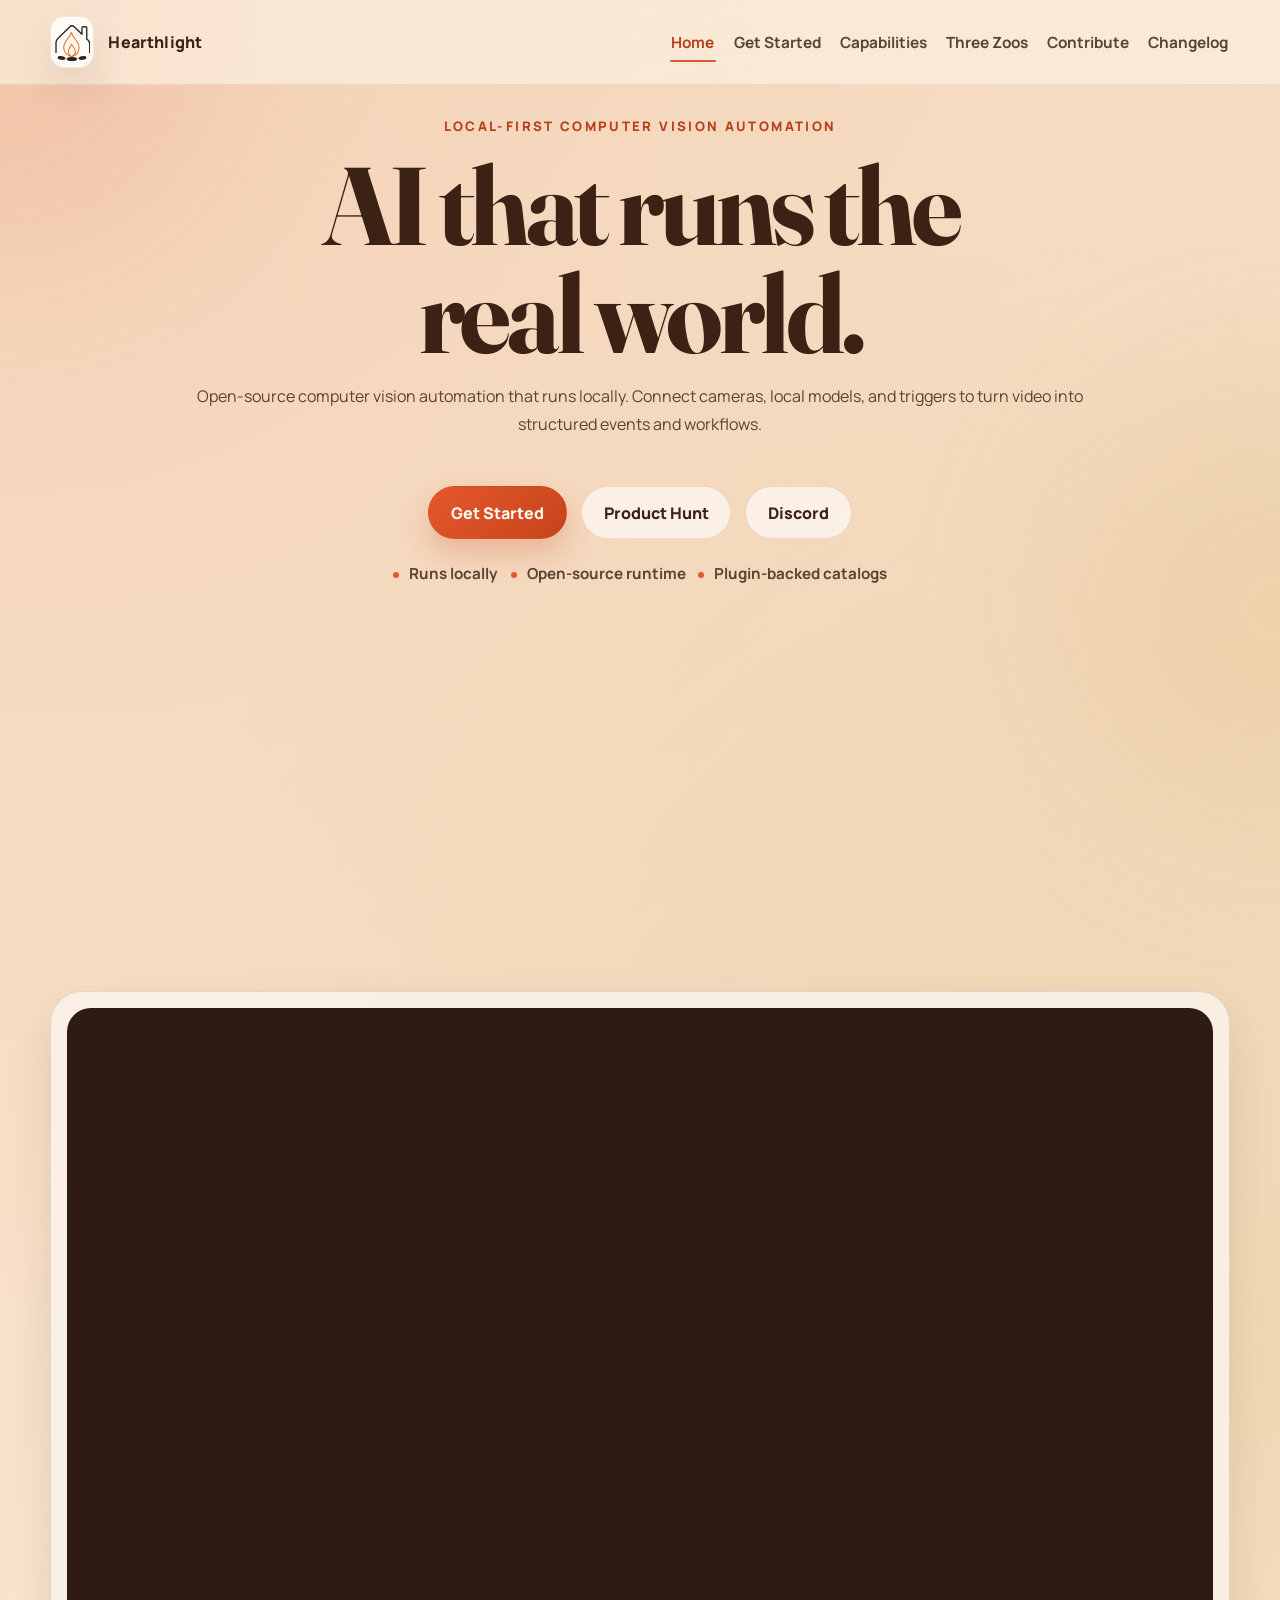
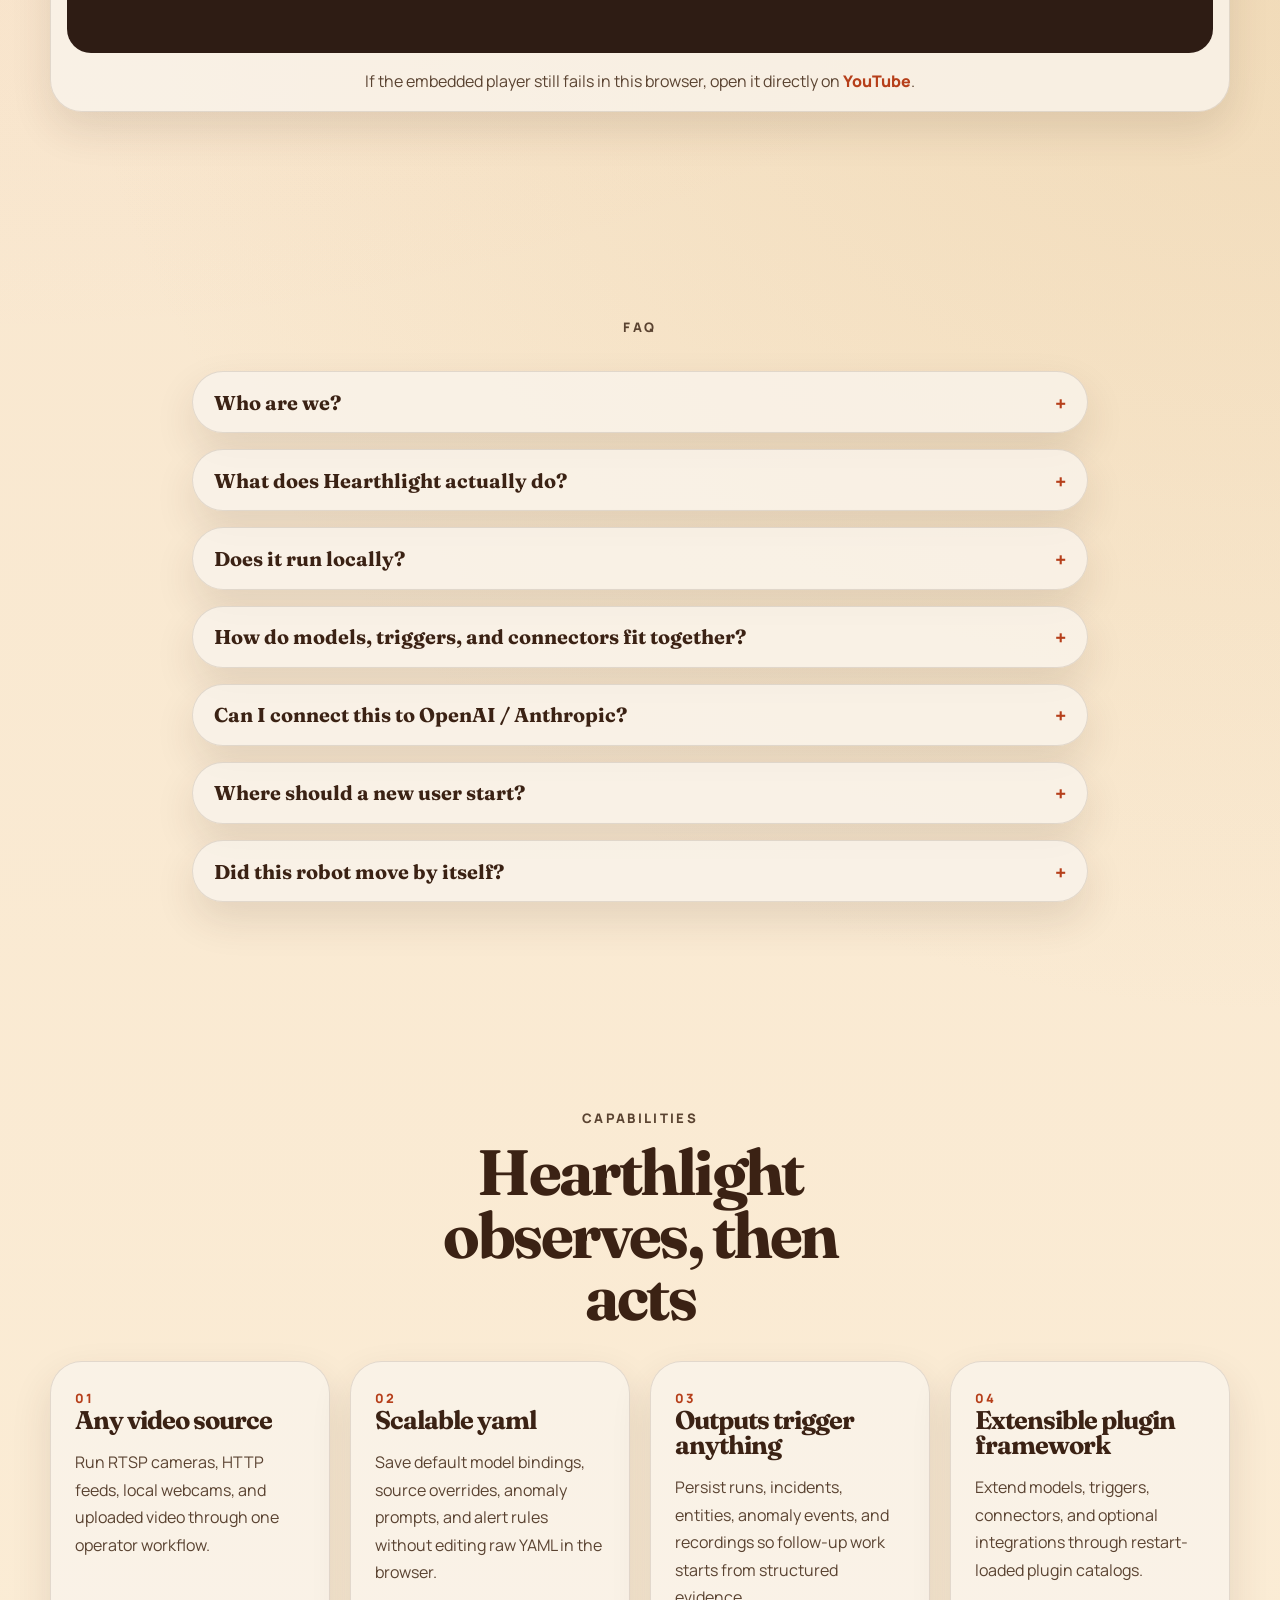
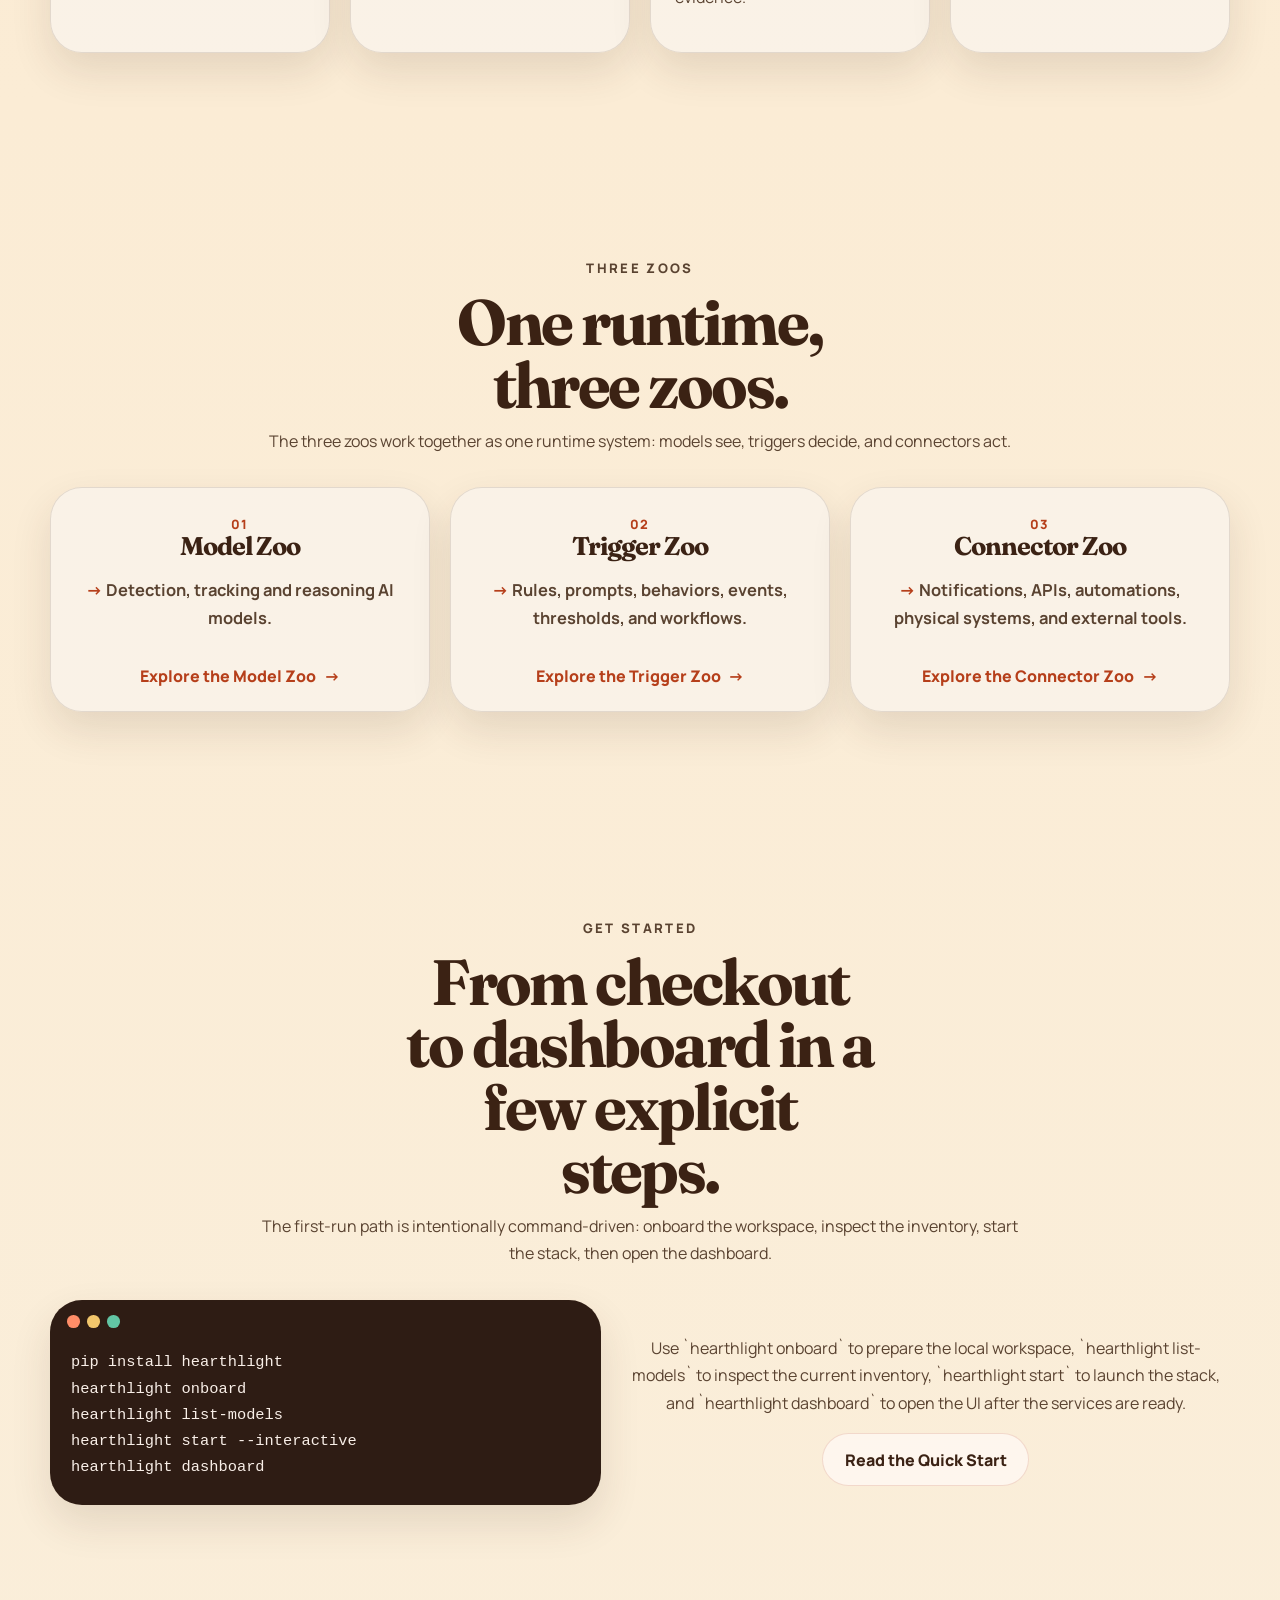
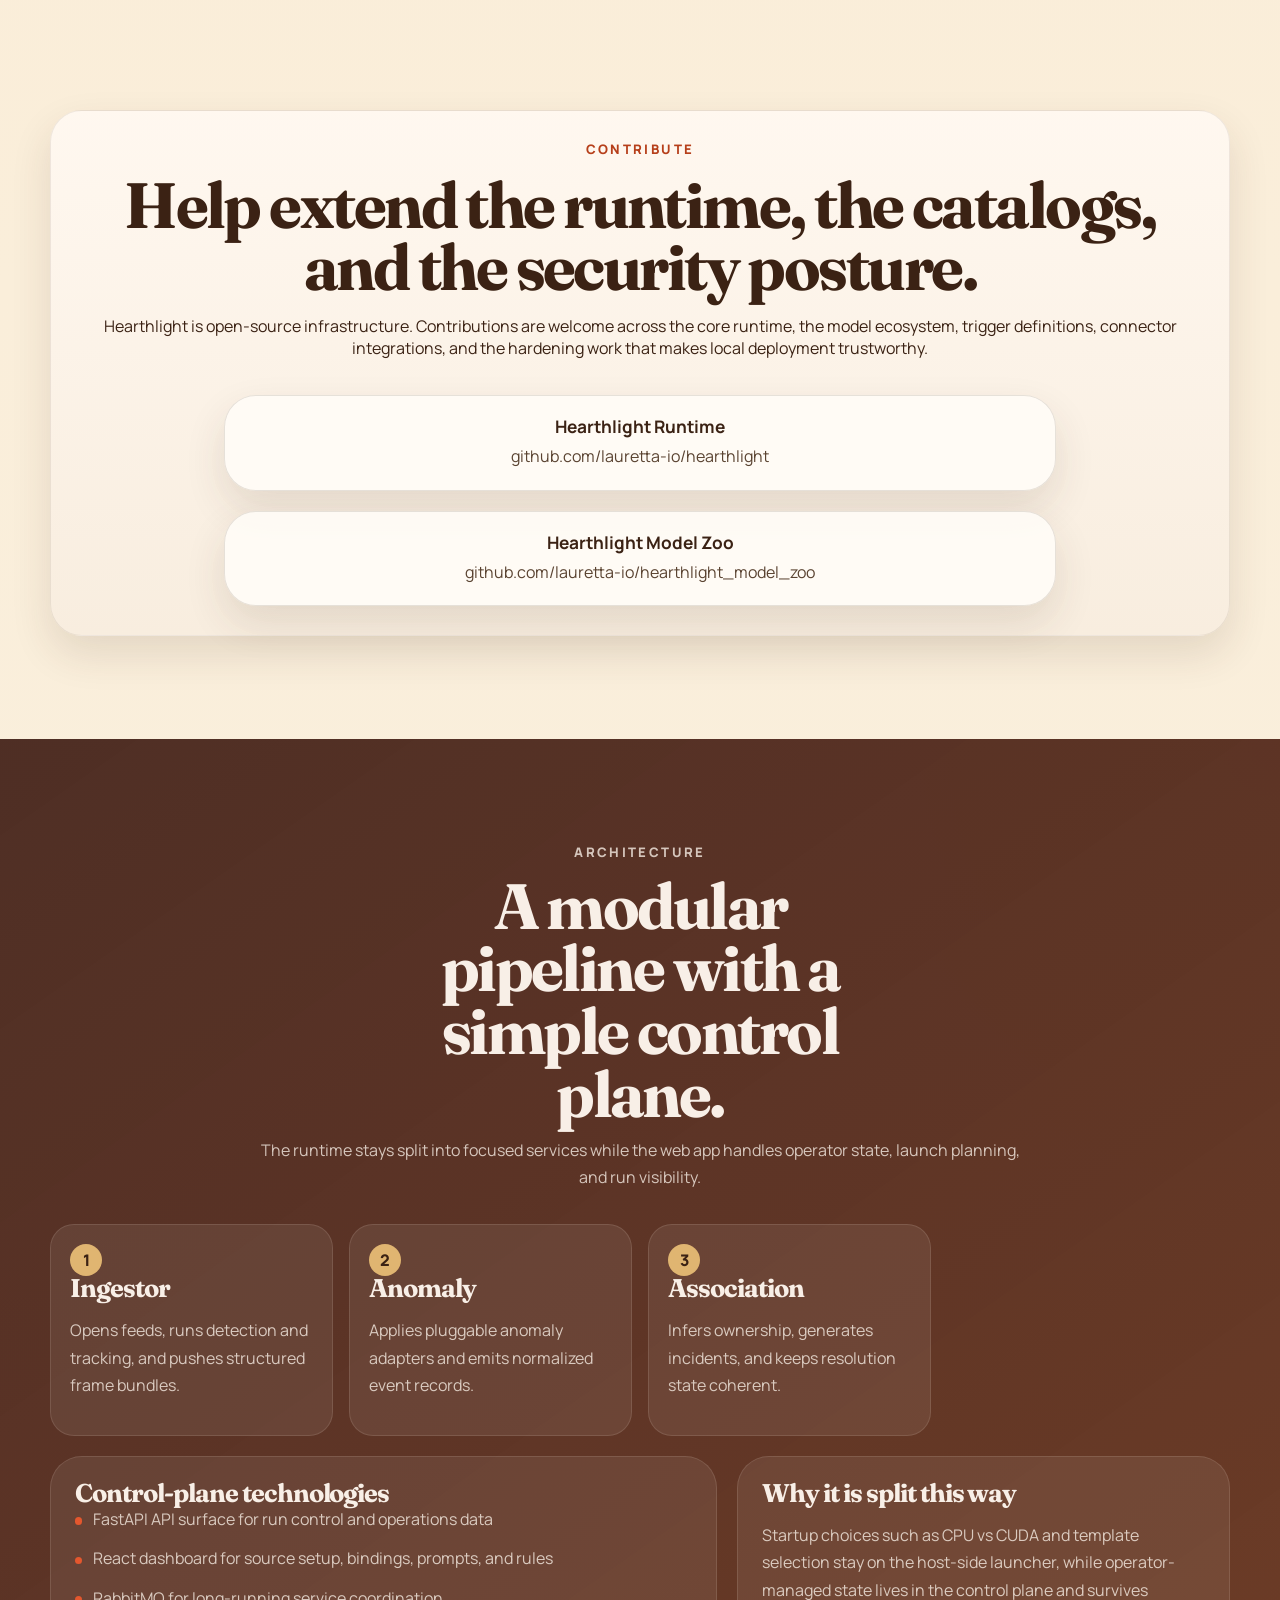
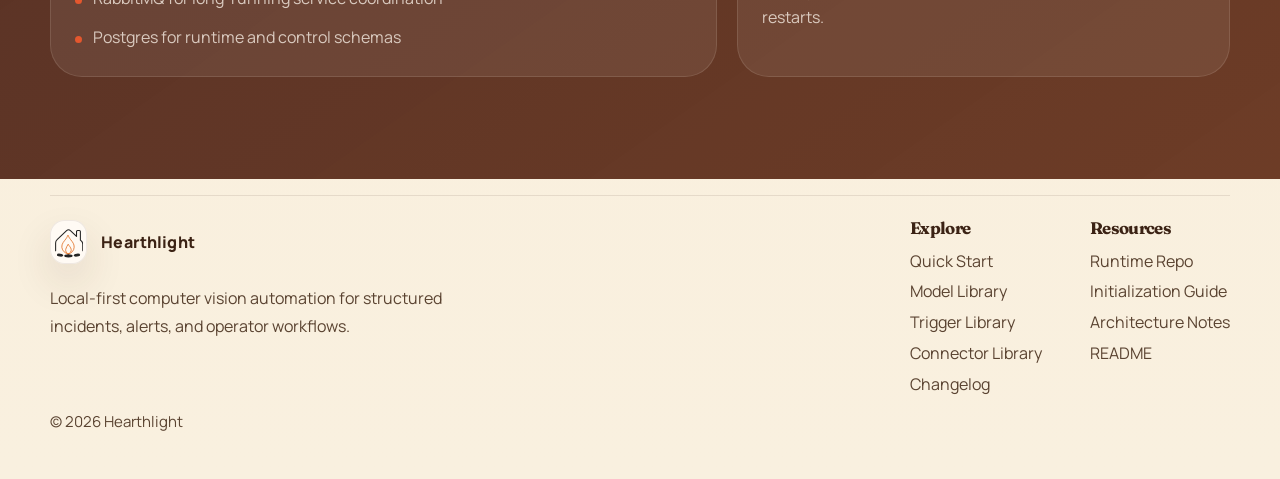
==== site/index.html @ bfa40eea "Point Three Zoos header link to model library" ====
<!doctype html>
<html lang="en">
  <head>
    <meta charset="UTF-8" />
    <meta name="viewport" content="width=device-width, initial-scale=1.0" />
    <title>Hearthlight | AI That Runs the Real World</title>
    <meta
      name="description"
      content="Hearthlight is local-first computer vision automation. Connect cameras, models, triggers, and actions to turn video into structured events and workflows."
    />
    <link rel="icon" type="image/svg+xml" href="./assets/hearthlight.svg" />
    <link rel="preconnect" href="https://fonts.googleapis.com" />
    <link rel="preconnect" href="https://fonts.gstatic.com" crossorigin />
    <link
      href="https://fonts.googleapis.com/css2?family=Fraunces:opsz,wght@9..144,500;9..144,700&family=Manrope:wght@400;500;600;700;800&display=swap"
      rel="stylesheet"
    />
    <link rel="stylesheet" href="./styles.css" />
    <script src="./main.js" defer></script>
  </head>
  <body data-page="home">
    <div class="backdrop-orb orb-left"></div>
    <div class="backdrop-orb orb-right"></div>

    <header class="site-header">
      <div class="shell header-shell">
        <a class="brand" href="./" aria-label="Hearthlight home">
          <img src="./assets/hearthlight.svg" alt="Hearthlight logo" />
          <span>Hearthlight</span>
        </a>

        <button
          class="nav-toggle"
          type="button"
          aria-expanded="false"
          aria-controls="primary-nav"
          aria-label="Open navigation"
        >
          <span></span>
          <span></span>
        </button>

        <nav id="primary-nav" class="primary-nav" aria-label="Primary">
          <a href="./" data-route="home">Home</a>
          <a href="./quick-start/" data-route="quick-start">Get Started</a>
          <a href="./#capabilities" data-section-link="capabilities">Capabilities</a>
          <a href="./model-library/" data-route="zoos">Three Zoos</a>
          <a href="./#contribute" data-section-link="contribute">Contribute</a>
          <a href="./updates/" data-route="changelog">Changelog</a>
        </nav>
      </div>
    </header>

    <main id="top">
      <section class="hero section shell">
        <div class="hero-copy reveal">
          <p class="eyebrow">Local-first computer vision automation</p>
          <h1>AI that runs the real world.</h1>
          <p class="lede">
            Open-source computer vision automation that runs locally. Connect cameras, local
            models, and triggers to turn video into structured events and workflows.
          </p>

          <div class="hero-actions">
            <a class="button button-primary" href="./quick-start/">Get Started</a>
            <a
              class="button button-secondary"
              href="https://www.producthunt.com/posts/hearthlight/maker-invite?code=QMxEzM"
              target="_blank"
              rel="noreferrer"
            >
              Product Hunt
            </a>
            <a
              class="button button-secondary"
              href="https://discord.gg/a4DT6HSfN"
              target="_blank"
              rel="noreferrer"
            >
              Discord
            </a>
          </div>

          <ul class="pill-list" aria-label="Product signals">
            <li>Runs locally</li>
            <li>Open-source runtime</li>
            <li>Plugin-backed catalogs</li>
          </ul>
        </div>
      </section>

      <section class="section shell">
        <div class="video-card reveal">
          <div class="video-embed-shell">
            <iframe
              src="https://www.youtube-nocookie.com/embed/OypLvtxmXL4?rel=0&modestbranding=1&playsinline=1"
              title="Hearthlight launch video placeholder"
              loading="lazy"
              referrerpolicy="origin-when-cross-origin"
              allow="accelerometer; autoplay; clipboard-write; encrypted-media; gyroscope; picture-in-picture; web-share"
              allowfullscreen
            ></iframe>
          </div>
          <p class="video-fallback">
            If the embedded player still fails in this browser, open it directly on
            <a href="https://www.youtube.com/watch?v=OypLvtxmXL4" target="_blank" rel="noreferrer">YouTube</a>.
          </p>
        </div>
      </section>

      <section class="section shell">
        <div class="section-intro reveal">
          <p class="eyebrow">FAQ</p>
        </div>

        <div class="faq-list reveal">
          <details class="faq-item">
            <summary>Who are we?</summary>
            <p>We're Lauretta.io, builders of AI for understanding the physical world.</p>
            <p>
              We were founded on the belief that effective security doesn't require pervasive
              biometric surveillance. That's why we focus on context and behavior before identity.
            </p>
            <p>Also, we like the Jetsons, but we can't afford an Optimus.</p>
          </details>
          <details class="faq-item">
            <summary>What does Hearthlight actually do?</summary>
            <p>
              Hearthlight turns camera feeds and local AI models into structured detections,
              identities, anomaly signals, and downstream actions.
            </p>
          </details>
          <details class="faq-item">
            <summary>Does it run locally?</summary>
            <p>
              Yes. The project is positioned as local-first computer vision automation, with the
              runtime and control plane designed around local operator control.
            </p>
          </details>
          <details class="faq-item">
            <summary>How do models, triggers, and connectors fit together?</summary>
            <p>
              Models decide what the runtime can see, triggers decide when something matters, and
              connectors decide where the resulting alerts or actions go.
            </p>
          </details>
          <details class="faq-item">
            <summary>Can I connect this to OpenAI / Anthropic?</summary>
            <p>
              You can connect it to the API, but not the OAuth right now. If you do, be careful:
              it can get really expensive.
            </p>
          </details>
          <details class="faq-item">
            <summary>Where should a new user start?</summary>
            <p>
              Start with the Quick Start page, run `hearthlight onboard`, inspect the current
              inventory, and then launch the stack with `hearthlight start --interactive`.
            </p>
          </details>
          <details class="faq-item">
            <summary>Did this robot move by itself?</summary>
            <p>
              Yes. But unfortunately we can't push that skill to the main repo because it requires
              the robot to be tuned to the flooring material. We actually showed this at
              <a href="https://www.youtube.com/watch?v=Qm-4PPKJ2iI&t=1054s" target="_blank" rel="noreferrer">CES 2025</a>.
            </p>
          </details>
        </div>
      </section>

      <section id="capabilities" class="section shell">
        <div class="section-intro reveal">
          <p class="eyebrow">Capabilities</p>
          <h2 class="capabilities-heading">Hearthlight observes, then acts</h2>
        </div>

        <div class="card-grid card-grid-four">
          <article class="feature-card reveal">
            <span class="feature-kicker">01</span>
            <h3>Any video source</h3>
            <p>
              Run RTSP cameras, HTTP feeds, local webcams, and uploaded video through one
              operator workflow.
            </p>
          </article>
          <article class="feature-card reveal">
            <span class="feature-kicker">02</span>
            <h3>Scalable yaml</h3>
            <p>
              Save default model bindings, source overrides, anomaly prompts, and alert rules
              without editing raw YAML in the browser.
            </p>
          </article>
          <article class="feature-card reveal">
            <span class="feature-kicker">03</span>
            <h3>Outputs trigger anything</h3>
            <p>
              Persist runs, incidents, entities, anomaly events, and recordings so follow-up work
              starts from structured evidence.
            </p>
          </article>
          <article class="feature-card reveal">
            <span class="feature-kicker">04</span>
            <h3>Extensible plugin framework</h3>
            <p>
              Extend models, triggers, connectors, and optional integrations through restart-loaded
              plugin catalogs.
            </p>
          </article>
        </div>
      </section>

      <section id="zoos" class="section shell">
        <div class="section-intro reveal">
          <p class="eyebrow">Three Zoos</p>
          <h2 class="section-title-break">
            <span>One runtime,</span>
            <span>three zoos.</span>
          </h2>
          <p>
            The three zoos work together as one runtime system: models see, triggers decide, and
            connectors act.
          </p>
        </div>

        <div class="card-grid card-grid-three">
          <article class="zoo-card reveal">
            <span class="badge-number">01</span>
            <h3>Model Zoo</h3>
            <p class="zoo-flow">
              <span aria-hidden="true">-&gt;</span> Detection, tracking and reasoning AI models.
            </p>
            <a class="link-arrow" href="./model-library/">Explore the Model Zoo</a>
          </article>
          <article class="zoo-card reveal">
            <span class="badge-number">02</span>
            <h3>Trigger Zoo</h3>
            <p class="zoo-flow">
              <span aria-hidden="true">-&gt;</span> Rules, prompts, behaviors, events, thresholds,
              and workflows.
            </p>
            <a class="link-arrow" href="./trigger-library/">Explore the Trigger Zoo</a>
          </article>
          <article class="zoo-card reveal">
            <span class="badge-number">03</span>
            <h3>Connector Zoo</h3>
            <p class="zoo-flow">
              <span aria-hidden="true">-&gt;</span> Notifications, APIs, automations, physical
              systems, and external tools.
            </p>
            <a class="link-arrow" href="./connector-library/">Explore the Connector Zoo</a>
          </article>
        </div>
      </section>

      <section class="section shell">
        <div class="section-intro reveal">
          <p class="eyebrow">Get Started</p>
          <h2>From checkout to dashboard in a few explicit steps.</h2>
          <p>
            The first-run path is intentionally command-driven: onboard the workspace, inspect the
            inventory, start the stack, then open the dashboard.
          </p>
        </div>

        <div class="quickstart-preview reveal">
          <div class="terminal-card">
            <div class="terminal-bar">
              <span></span>
              <span></span>
              <span></span>
            </div>
            <pre><code>pip install hearthlight
hearthlight onboard
hearthlight list-models
hearthlight start --interactive
hearthlight dashboard</code></pre>
          </div>
          <div class="preview-copy">
            <p>
              Use `hearthlight onboard` to prepare the local workspace, `hearthlight list-models`
              to inspect the current inventory, `hearthlight start` to launch the stack, and
              `hearthlight dashboard` to open the UI after the services are ready.
            </p>
            <a class="button button-secondary" href="./quick-start/">Read the Quick Start</a>
          </div>
        </div>
      </section>

      <section id="contribute" class="section shell">
        <div class="contribute-panel reveal">
          <div>
            <p class="eyebrow">Contribute</p>
            <h2>Help extend the runtime, the catalogs, and the security posture.</h2>
            <p>
              Hearthlight is open-source infrastructure. Contributions are welcome across the core
              runtime, the model ecosystem, trigger definitions, connector integrations, and the
              hardening work that makes local deployment trustworthy.
            </p>
          </div>
          <div class="repo-list" aria-label="Project repositories">
            <a
              class="repo-card"
              href="https://github.com/lauretta-io/hearthlight"
              target="_blank"
              rel="noreferrer"
            >
              <strong>Hearthlight Runtime</strong>
              <span>github.com/lauretta-io/hearthlight</span>
            </a>
            <a
              class="repo-card"
              href="https://github.com/lauretta-io/hearthlight_model_zoo"
              target="_blank"
              rel="noreferrer"
            >
              <strong>Hearthlight Model Zoo</strong>
              <span>github.com/lauretta-io/hearthlight_model_zoo</span>
            </a>
          </div>
        </div>
      </section>

      <section id="architecture" class="section section-dark">
        <div class="shell">
          <div class="section-intro reveal">
            <p class="eyebrow">Architecture</p>
            <h2>A modular pipeline with a simple control plane.</h2>
            <p>
              The runtime stays split into focused services while the web app handles operator
              state, launch planning, and run visibility.
            </p>
          </div>

          <div class="pipeline-grid reveal">
            <article class="pipeline-card">
              <span>1</span>
              <h3>Ingestor</h3>
              <p>Opens feeds, runs detection and tracking, and pushes structured frame bundles.</p>
            </article>
            <article class="pipeline-card">
              <span>2</span>
              <h3>Anomaly</h3>
              <p>Applies pluggable anomaly adapters and emits normalized event records.</p>
            </article>
            <article class="pipeline-card">
              <span>3</span>
              <h3>Association</h3>
              <p>Infers ownership, generates incidents, and keeps resolution state coherent.</p>
            </article>
          </div>

          <div class="split-panels">
            <article class="dark-panel reveal">
              <h3>Control-plane technologies</h3>
              <ul class="stack-list">
                <li>FastAPI API surface for run control and operations data</li>
                <li>React dashboard for source setup, bindings, prompts, and rules</li>
                <li>RabbitMQ for long-running service coordination</li>
                <li>Postgres for runtime and control schemas</li>
              </ul>
            </article>
            <article class="dark-panel reveal">
              <h3>Why it is split this way</h3>
              <p>
                Startup choices such as CPU vs CUDA and template selection stay on the host-side
                launcher, while operator-managed state lives in the control plane and survives
                restarts.
              </p>
            </article>
          </div>
        </div>
      </section>
    </main>

    <footer class="site-footer">
      <div class="shell footer-shell">
        <div>
          <a class="brand brand-footer" href="./" aria-label="Hearthlight home">
            <img src="./assets/hearthlight.svg" alt="" />
            <span>Hearthlight</span>
          </a>
          <p class="footer-copy">
            Local-first computer vision automation for structured incidents, alerts, and operator
            workflows.
          </p>
        </div>

        <div class="footer-links">
          <div>
            <h3>Explore</h3>
            <a href="./quick-start/">Quick Start</a>
            <a href="./model-library/">Model Library</a>
            <a href="./trigger-library/">Trigger Library</a>
            <a href="./connector-library/">Connector Library</a>
            <a href="./updates/">Changelog</a>
          </div>
          <div>
            <h3>Resources</h3>
            <a href="https://github.com/lauretta-io/hearthlight" target="_blank" rel="noreferrer">Runtime Repo</a>
            <a href="https://github.com/lauretta-io/hearthlight/blob/main/docs/initialization.md" target="_blank" rel="noreferrer">Initialization Guide</a>
            <a href="https://github.com/lauretta-io/hearthlight/blob/main/docs/architecture.md" target="_blank" rel="noreferrer">Architecture Notes</a>
            <a href="https://github.com/lauretta-io/hearthlight/blob/main/README.md" target="_blank" rel="noreferrer">README</a>
          </div>
        </div>
      </div>
      <div class="shell footer-meta">
        <p>&copy; <span data-year></span> Hearthlight</p>
      </div>
    </footer>
  </body>
</html>
---- site/styles.css ----
:root {
  --background-start: #f6e3ca;
  --background-end: #fbecd5;
  --surface: rgba(249, 243, 235, 0.82);
  --surface-strong: rgba(255, 248, 240, 0.92);
  --surface-dark: rgba(75, 42, 33, 0.94);
  --text-primary: #3b2214;
  --text-secondary: #5a4331;
  --text-inverse: #f8efe7;
  --accent: #e4572e;
  --accent-deep: #b63f1a;
  --success: #14866d;
  --line: rgba(59, 34, 20, 0.12);
  --shadow-soft: 0 18px 40px rgba(67, 40, 23, 0.12);
  --shadow-card: 0 10px 24px rgba(54, 31, 18, 0.08);
  --radius-xl: 32px;
  --radius-lg: 24px;
  --radius-md: 18px;
  --header-offset: 92px;
}

* {
  box-sizing: border-box;
}

html {
  scroll-behavior: smooth;
}

body {
  margin: 0;
  min-width: 320px;
  font-family: "Manrope", sans-serif;
  color: var(--text-primary);
  background:
    radial-gradient(circle at top left, rgba(228, 87, 46, 0.12), transparent 28%),
    radial-gradient(circle at right 20%, rgba(212, 169, 95, 0.24), transparent 22%),
    linear-gradient(180deg, var(--background-start) 0%, var(--background-end) 48%, #f9f0df 100%);
}

body.nav-open {
  overflow: hidden;
}

img {
  display: block;
  max-width: 100%;
}

a {
  color: inherit;
  text-decoration: none;
}

button,
input,
textarea,
select {
  font: inherit;
}

code,
pre {
  font-family: "SFMono-Regular", Consolas, "Liberation Mono", Menlo, monospace;
}

:focus-visible {
  outline: 3px solid rgba(228, 87, 46, 0.3);
  outline-offset: 3px;
}

.backdrop-orb {
  position: fixed;
  width: 28rem;
  height: 28rem;
  border-radius: 50%;
  filter: blur(80px);
  pointer-events: none;
  opacity: 0.55;
  z-index: 0;
}

.orb-left {
  top: -12rem;
  left: -14rem;
  background: rgba(228, 87, 46, 0.18);
}

.orb-right {
  right: -14rem;
  top: 24rem;
  background: rgba(212, 169, 95, 0.3);
}

.shell,
.site-header,
.site-footer {
  position: relative;
  z-index: 1;
}

.shell {
  width: min(1180px, calc(100% - 2rem));
  margin: 0 auto;
}

.section {
  padding: clamp(3.5rem, 8vw, 7rem) 0;
}

.site-header {
  position: sticky;
  top: 0;
  z-index: 20;
  backdrop-filter: blur(18px);
  background: rgba(251, 239, 222, 0.72);
  border-bottom: 1px solid rgba(59, 34, 20, 0.08);
}

.header-shell {
  display: flex;
  align-items: center;
  justify-content: space-between;
  gap: 1rem;
  padding: 1rem 0;
}

.brand {
  display: inline-flex;
  align-items: center;
  gap: 0.9rem;
  font-weight: 800;
  letter-spacing: 0.01em;
}

.brand img {
  width: 2.75rem;
  height: 3.25rem;
  padding: 0.18rem;
  border-radius: 0.9rem;
  border: 1px solid rgba(59, 34, 20, 0.08);
  background: rgba(255, 250, 245, 0.96);
  object-fit: contain;
  box-shadow: var(--shadow-soft);
}

.primary-nav {
  display: flex;
  align-items: center;
  gap: 1rem;
}

.primary-nav a {
  position: relative;
  padding: 0.4rem 0.1rem;
  color: var(--text-secondary);
  font-size: 0.96rem;
  font-weight: 700;
}

.primary-nav a.is-active,
.primary-nav a:hover,
.primary-nav a:focus-visible {
  color: var(--accent-deep);
}

.primary-nav a.is-active::after {
  content: "";
  position: absolute;
  right: 0;
  bottom: -0.2rem;
  left: 0;
  height: 2px;
  background: var(--accent);
  border-radius: 999px;
}

.nav-toggle {
  display: none;
  border: 0;
  background: transparent;
  padding: 0.25rem;
  cursor: pointer;
}

.nav-toggle span {
  display: block;
  width: 1.5rem;
  height: 2px;
  margin: 0.3rem 0;
  background: var(--text-primary);
  border-radius: 999px;
}

.hero {
  display: block;
  min-height: calc(100vh - 6rem);
  padding-top: 2rem;
}

.hero-copy {
  display: grid;
  justify-items: center;
  max-width: 56rem;
  margin: 0 auto;
  text-align: center;
}

.eyebrow {
  margin: 0 0 1rem;
  color: var(--accent-deep);
  font-size: 0.82rem;
  font-weight: 800;
  letter-spacing: 0.18em;
  text-transform: uppercase;
}

h1,
h2,
h3 {
  margin: 0;
  font-family: "Fraunces", serif;
  font-weight: 700;
  letter-spacing: -0.04em;
  line-height: 0.98;
}

h1 {
  max-width: 10ch;
  font-size: clamp(3.4rem, 9vw, 6.9rem);
}

h2 {
  font-size: clamp(2.4rem, 5vw, 4.4rem);
}

h3 {
  font-size: clamp(1.35rem, 2vw, 1.6rem);
}

.lede,
.section-intro p,
.metric-card p,
.feature-card p,
.zoo-card p,
.pipeline-card p,
.dark-panel p,
.preview-copy p,
.repo-card span,
.footer-copy,
.detail-grid p,
.support-card p,
.callout p,
.stack-list li,
.command-note,
.summary-list li,
.resource-links li {
  color: var(--text-secondary);
  line-height: 1.72;
}

.hero-actions,
.cta-row {
  display: flex;
  flex-wrap: wrap;
  gap: 0.9rem;
  margin: 2rem 0 1.5rem;
}

.button {
  display: inline-flex;
  align-items: center;
  justify-content: center;
  min-height: 3.3rem;
  padding: 0 1.35rem;
  border: 1px solid transparent;
  border-radius: 999px;
  font-weight: 800;
  transition:
    transform 180ms ease,
    box-shadow 180ms ease,
    background-color 180ms ease,
    color 180ms ease;
}

.button:hover,
.button:focus-visible {
  transform: translateY(-2px);
}

.button-primary {
  color: #fff9f3;
  background: linear-gradient(135deg, var(--accent) 0%, #c6441a 100%);
  box-shadow: 0 14px 28px rgba(198, 68, 26, 0.24);
}

.button-secondary {
  border-color: rgba(182, 63, 26, 0.16);
  background: rgba(255, 250, 245, 0.72);
}

.pill-list,
.stack-list,
.summary-list,
.resource-links {
  margin: 0;
  padding: 0;
}

.pill-list {
  display: flex;
  flex-wrap: wrap;
  gap: 0.8rem;
  justify-content: center;
  list-style: none;
}

.pill-list li {
  position: relative;
  padding: 0 0 0 1rem;
  font-size: 0.95rem;
  font-weight: 700;
  color: var(--text-secondary);
}

.pill-list li::before {
  content: "";
  position: absolute;
  top: 0.52rem;
  left: 0;
  width: 0.38rem;
  height: 0.38rem;
  border-radius: 50%;
  background: var(--accent);
}

.feature-card,
.zoo-card,
.terminal-card,
.dark-panel,
.repo-card,
.detail-card,
.callout,
.support-card {
  border: 1px solid var(--line);
  border-radius: var(--radius-xl);
  box-shadow: var(--shadow-soft);
}

.metric-label,
.feature-kicker,
.badge-number,
.detail-kicker {
  display: inline-flex;
  align-items: center;
  justify-content: center;
  width: fit-content;
  font-size: 0.8rem;
  font-weight: 800;
  letter-spacing: 0.12em;
  text-transform: uppercase;
}

.metric-grid,
.card-grid,
.split-panels,
.detail-grid,
.resource-grid,
.repo-list,
.quickstart-preview {
  display: grid;
  gap: 1.25rem;
}

.metric-grid {
  grid-template-columns: repeat(2, minmax(0, 1fr));
}

.metric-card,
.pipeline-card {
  padding: 1.2rem;
  border-radius: var(--radius-lg);
  background: rgba(255, 250, 245, 0.74);
}

.metric-label,
.feature-kicker,
.badge-number,
.detail-kicker {
  color: var(--accent-deep);
}

.metric-card h2 {
  margin-top: 0.55rem;
  font-size: 1.34rem;
}

.section-intro {
  display: grid;
  gap: 0.7rem;
  margin-bottom: 2rem;
  justify-items: center;
  text-align: center;
}

.section-intro h2 {
  max-width: 11ch;
  margin-inline: auto;
}

.capabilities-heading {
  max-width: 18ch;
}

.section-title-break span {
  display: block;
}

.section-intro p {
  max-width: 48rem;
  margin: 0 auto;
}

.card-grid-three {
  grid-template-columns: repeat(3, minmax(0, 1fr));
}

.card-grid-four {
  grid-template-columns: repeat(4, minmax(0, 1fr));
}

.feature-card,
.zoo-card,
.detail-card,
.support-card,
.callout {
  padding: 1.5rem;
  background: var(--surface);
}

.video-card,
.faq-item {
  border: 1px solid var(--line);
  border-radius: var(--radius-xl);
  background: var(--surface);
  box-shadow: var(--shadow-soft);
}

.video-card {
  padding: 1rem;
}

.video-embed-shell {
  position: relative;
  width: 100%;
  padding-top: 56.25%;
  overflow: hidden;
  border-radius: calc(var(--radius-xl) - 8px);
  background: #2e1c14;
}

.video-embed-shell iframe {
  position: absolute;
  inset: 0;
  width: 100%;
  height: 100%;
  border: 0;
}

.video-fallback {
  margin: 0.95rem 0 0;
  color: var(--text-secondary);
  text-align: center;
  line-height: 1.65;
}

.video-fallback a {
  color: var(--accent-deep);
  font-weight: 800;
}

.faq-list {
  display: grid;
  gap: 1rem;
  max-width: 56rem;
  margin: 0 auto;
}

.faq-list + * {
  margin-top: 0;
}

.faq-item {
  padding: 0;
  overflow: hidden;
}

.faq-item summary {
  cursor: pointer;
  list-style: none;
  padding: 1.1rem 1.3rem;
  font-family: "Fraunces", serif;
  font-size: 1.25rem;
  font-weight: 700;
}

.faq-item summary::-webkit-details-marker {
  display: none;
}

.faq-item summary::after {
  content: "+";
  float: right;
  color: var(--accent-deep);
  font-family: "Manrope", sans-serif;
  font-size: 1.25rem;
  font-weight: 800;
}

.faq-item[open] summary::after {
  content: "-";
}

.faq-item p {
  margin: 0;
  padding: 0 1.3rem 1.2rem;
  color: var(--text-secondary);
  line-height: 1.72;
}

.zoo-card {
  text-align: center;
}

.zoo-flow {
  font-size: 1.03rem;
  font-weight: 700;
}

.zoo-flow span {
  color: var(--accent-deep);
  font-weight: 800;
}

.link-arrow {
  display: inline-flex;
  align-items: center;
  gap: 0.45rem;
  margin-top: 1rem;
  color: var(--accent-deep);
  font-weight: 800;
}

.link-arrow::after {
  content: "->";
}

.section-dark {
  color: var(--text-inverse);
  background:
    linear-gradient(145deg, rgba(75, 42, 33, 0.98), rgba(100, 49, 27, 0.94)),
    radial-gradient(circle at top right, rgba(228, 87, 46, 0.16), transparent 28%);
}

.section-dark .eyebrow,
.section-dark .section-intro p,
.section-dark .stack-list li,
.section-dark .dark-panel p,
.section-dark .pipeline-card p {
  color: rgba(248, 239, 231, 0.78);
}

.pipeline-grid {
  display: grid;
  grid-template-columns: repeat(4, minmax(0, 1fr));
  gap: 1rem;
  margin-bottom: 1.25rem;
}

.pipeline-card,
.dark-panel {
  border: 1px solid rgba(248, 239, 231, 0.12);
  background: rgba(255, 246, 238, 0.08);
  box-shadow: none;
}

.pipeline-card span {
  display: inline-flex;
  width: 2rem;
  height: 2rem;
  align-items: center;
  justify-content: center;
  border-radius: 50%;
  color: var(--text-primary);
  background: #e0b571;
  font-weight: 800;
}

.split-panels {
  grid-template-columns: 1.15fr 0.85fr;
}

.dark-panel {
  padding: 1.5rem;
}

.stack-list,
.summary-list,
.resource-links {
  list-style: none;
}

.stack-list li,
.summary-list li,
.resource-links li {
  position: relative;
  padding-left: 1.15rem;
}

.stack-list li + li,
.summary-list li + li,
.resource-links li + li {
  margin-top: 0.75rem;
}

.stack-list li::before,
.summary-list li::before,
.resource-links li::before {
  content: "";
  position: absolute;
  top: 0.72rem;
  left: 0;
  width: 0.45rem;
  height: 0.45rem;
  border-radius: 50%;
  background: var(--accent);
}

.quickstart-preview {
  grid-template-columns: minmax(0, 0.95fr) minmax(0, 1.05fr);
  align-items: center;
}

.preview-copy {
  text-align: center;
}

.terminal-card {
  overflow: hidden;
  background: #2e1c14;
  color: #f9efe8;
}

.terminal-bar {
  display: flex;
  gap: 0.45rem;
  padding: 0.9rem 1rem 0;
}

.terminal-bar span {
  width: 0.8rem;
  height: 0.8rem;
  border-radius: 50%;
}

.terminal-bar span:nth-child(1) {
  background: #ff8d68;
}

.terminal-bar span:nth-child(2) {
  background: #f2c66c;
}

.terminal-bar span:nth-child(3) {
  background: #62c5a4;
}

.terminal-card pre {
  margin: 0;
  padding: 1.35rem 1.25rem 1.5rem;
  overflow-x: auto;
  font-size: 0.96rem;
  line-height: 1.7;
}

.contribute-panel {
  display: grid;
  grid-template-columns: 1fr;
  gap: 1.25rem;
  padding: 1.8rem;
  border: 1px solid rgba(59, 34, 20, 0.08);
  border-radius: var(--radius-xl);
  background: linear-gradient(180deg, rgba(255, 249, 242, 0.88), rgba(247, 237, 223, 0.88));
  box-shadow: var(--shadow-soft);
  text-align: center;
}

.repo-list {
  grid-template-columns: 1fr;
  max-width: 52rem;
  width: 100%;
  margin: 0 auto;
}

.repo-card {
  display: grid;
  gap: 0.3rem;
  padding: 1.2rem 1.25rem;
  background: rgba(255, 252, 247, 0.9);
}

.repo-card strong {
  font-size: 1.08rem;
}

.repo-card:hover,
.repo-card:focus-visible {
  transform: translateY(-2px);
}

.site-footer {
  padding: 1rem 0 2rem;
}

.footer-shell {
  display: flex;
  justify-content: space-between;
  gap: 2rem;
  padding-top: 1.5rem;
  border-top: 1px solid rgba(59, 34, 20, 0.1);
}

.brand-footer img {
  width: 2.3rem;
  height: 2.75rem;
}

.footer-copy {
  max-width: 29rem;
  margin-top: 1rem;
}

.footer-links {
  display: flex;
  gap: 3rem;
}

.footer-links h3 {
  margin-bottom: 0.8rem;
  font-size: 1.05rem;
}

.footer-links a {
  display: block;
  color: var(--text-secondary);
}

.footer-links a + a {
  margin-top: 0.55rem;
}

.footer-links a:hover,
.footer-links a:focus-visible {
  color: var(--accent-deep);
}

.footer-meta {
  margin-top: 1rem;
  color: var(--text-secondary);
  font-size: 0.94rem;
}

.detail-hero {
  display: grid;
  gap: 1.2rem;
  padding-top: 3rem;
}

.detail-hero .section-intro {
  margin-bottom: 0;
}

.detail-hero h1 {
  max-width: 13ch;
  font-size: clamp(3rem, 8vw, 5.4rem);
}

.detail-grid {
  grid-template-columns: repeat(2, minmax(0, 1fr));
}

.detail-card h3,
.support-card h3,
.callout h3 {
  margin-top: 0.6rem;
}

.command-grid,
.resource-grid,
.release-grid {
  display: grid;
  grid-template-columns: repeat(2, minmax(0, 1fr));
  gap: 1.25rem;
}

.release-grid {
  grid-template-columns: 1fr;
}

.command-card {
  overflow: hidden;
  border-radius: var(--radius-lg);
  background: rgba(46, 28, 20, 0.98);
  box-shadow: var(--shadow-card);
}

.command-card pre {
  margin: 0;
  padding: 1.15rem;
  overflow-x: auto;
  color: #f8ede6;
  line-height: 1.65;
}

.command-note {
  margin-top: 0.85rem;
}

.support-card a,
.resource-links a {
  color: var(--accent-deep);
  font-weight: 800;
}

.release-card {
  padding: 1.6rem;
  border: 1px solid var(--line);
  border-radius: var(--radius-xl);
  background: var(--surface);
  box-shadow: var(--shadow-soft);
}

.release-meta {
  display: flex;
  flex-wrap: wrap;
  justify-content: center;
  gap: 0.75rem;
  margin: 0.8rem 0 1rem;
  color: var(--text-secondary);
  font-size: 0.95rem;
  font-weight: 700;
}

.release-chip {
  display: inline-flex;
  align-items: center;
  padding: 0.42rem 0.75rem;
  border: 1px solid var(--line);
  border-radius: 999px;
  background: rgba(255, 250, 245, 0.8);
}

.release-card > p {
  max-width: 52rem;
  margin: 0 auto 1rem;
  color: var(--text-secondary);
  text-align: center;
  line-height: 1.72;
}

.release-list {
  max-width: 54rem;
  margin: 0 auto;
  padding: 0;
  list-style: none;
}

.release-list li {
  position: relative;
  padding-left: 1.2rem;
  color: var(--text-secondary);
  line-height: 1.72;
}

.release-list li + li {
  margin-top: 0.8rem;
}

.release-list li::before {
  content: "";
  position: absolute;
  top: 0.72rem;
  left: 0;
  width: 0.48rem;
  height: 0.48rem;
  border-radius: 50%;
  background: var(--accent);
}

.callout {
  background: linear-gradient(180deg, rgba(255, 248, 242, 0.95), rgba(244, 231, 214, 0.86));
}

.detail-nav {
  display: flex;
  flex-wrap: wrap;
  gap: 0.7rem;
  margin-top: 0.2rem;
  justify-content: center;
}

.detail-nav a {
  padding: 0.6rem 0.95rem;
  border: 1px solid var(--line);
  border-radius: 999px;
  background: rgba(255, 251, 246, 0.78);
  font-weight: 800;
  font-size: 0.94rem;
}

.detail-nav a.is-active,
.detail-nav a:hover,
.detail-nav a:focus-visible {
  color: #fff9f3;
  background: var(--accent);
  border-color: var(--accent);
}

.section-anchor {
  scroll-margin-top: calc(var(--header-offset) + 1rem);
}

.reveal {
  opacity: 0;
  transform: translateY(24px);
  transition:
    opacity 520ms ease,
    transform 520ms ease;
}

.reveal-delay {
  transition-delay: 120ms;
}

.reveal.is-visible {
  opacity: 1;
  transform: translateY(0);
}

@media (max-width: 1080px) {
  .contribute-panel,
  .quickstart-preview,
  .video-card,
  .split-panels,
  .detail-grid,
  .command-grid,
  .resource-grid {
    grid-template-columns: 1fr;
  }

  .card-grid-four {
    grid-template-columns: repeat(2, minmax(0, 1fr));
  }

  .card-grid-three,
  .pipeline-grid {
    grid-template-columns: 1fr;
  }

  h1,
  .detail-hero h1,
  .section-intro h2 {
    max-width: none;
  }
}

@media (max-width: 820px) {
  body.nav-open .primary-nav {
    transform: translateY(0);
    opacity: 1;
    pointer-events: auto;
  }

  .nav-toggle {
    display: inline-block;
  }

  .primary-nav {
    position: absolute;
    top: calc(100% + 0.75rem);
    right: 1rem;
    left: 1rem;
    flex-direction: column;
    align-items: flex-start;
    padding: 1rem;
    border: 1px solid var(--line);
    border-radius: var(--radius-lg);
    background: rgba(255, 249, 242, 0.98);
    box-shadow: var(--shadow-soft);
    transform: translateY(-0.5rem);
    opacity: 0;
    pointer-events: none;
    transition:
      transform 180ms ease,
      opacity 180ms ease;
  }

  .metric-grid,
  .card-grid-four,
  .card-grid-three {
    grid-template-columns: 1fr;
  }

  .footer-shell,
  .footer-links {
    flex-direction: column;
  }
}

@media (max-width: 640px) {
  .section {
    padding: 3.2rem 0;
  }

  .shell {
    width: min(100% - 1.25rem, 1180px);
  }

  .button {
    width: 100%;
  }

  .hero-actions,
  .cta-row {
    flex-direction: column;
  }

  .pill-list,
  .detail-nav {
    display: grid;
  }

  .feature-card,
  .zoo-card,
  .detail-card,
  .support-card,
  .callout,
  .dark-panel,
  .repo-card,
  .contribute-panel {
    border-radius: 24px;
  }
}
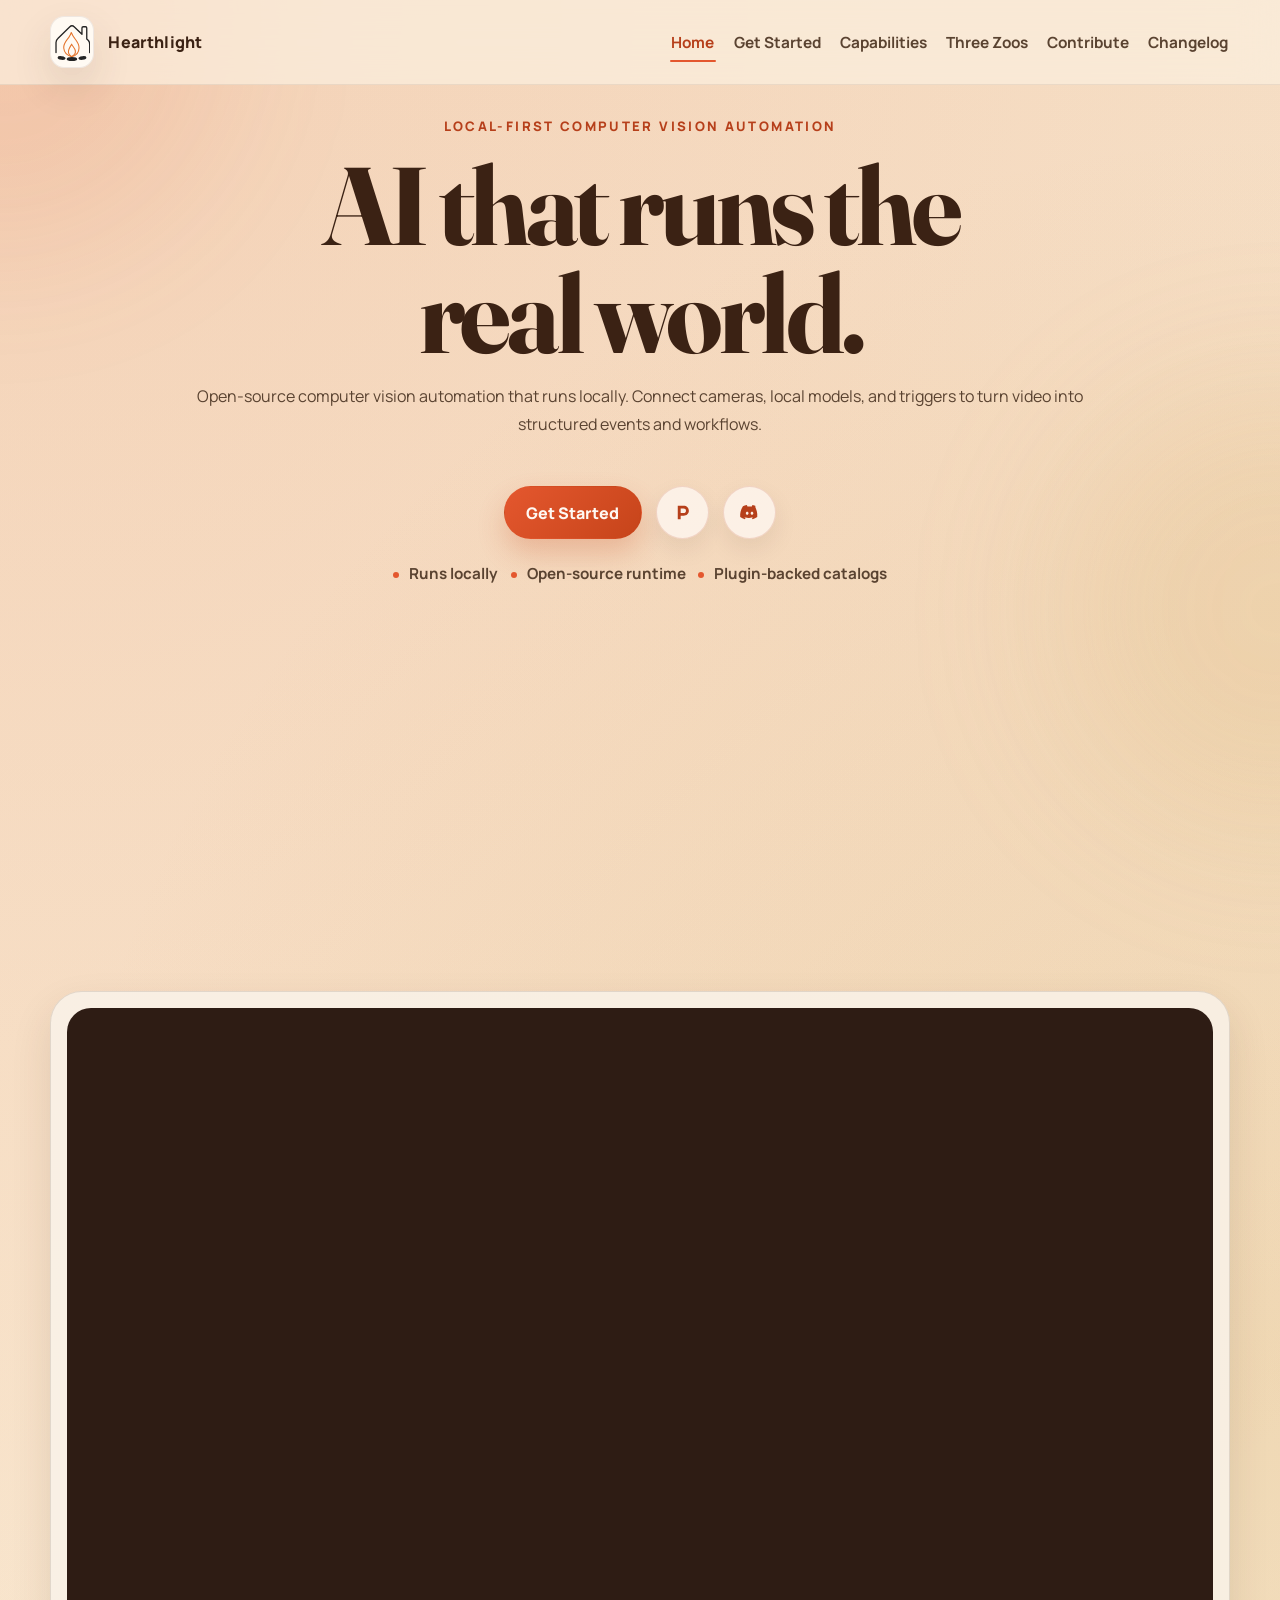
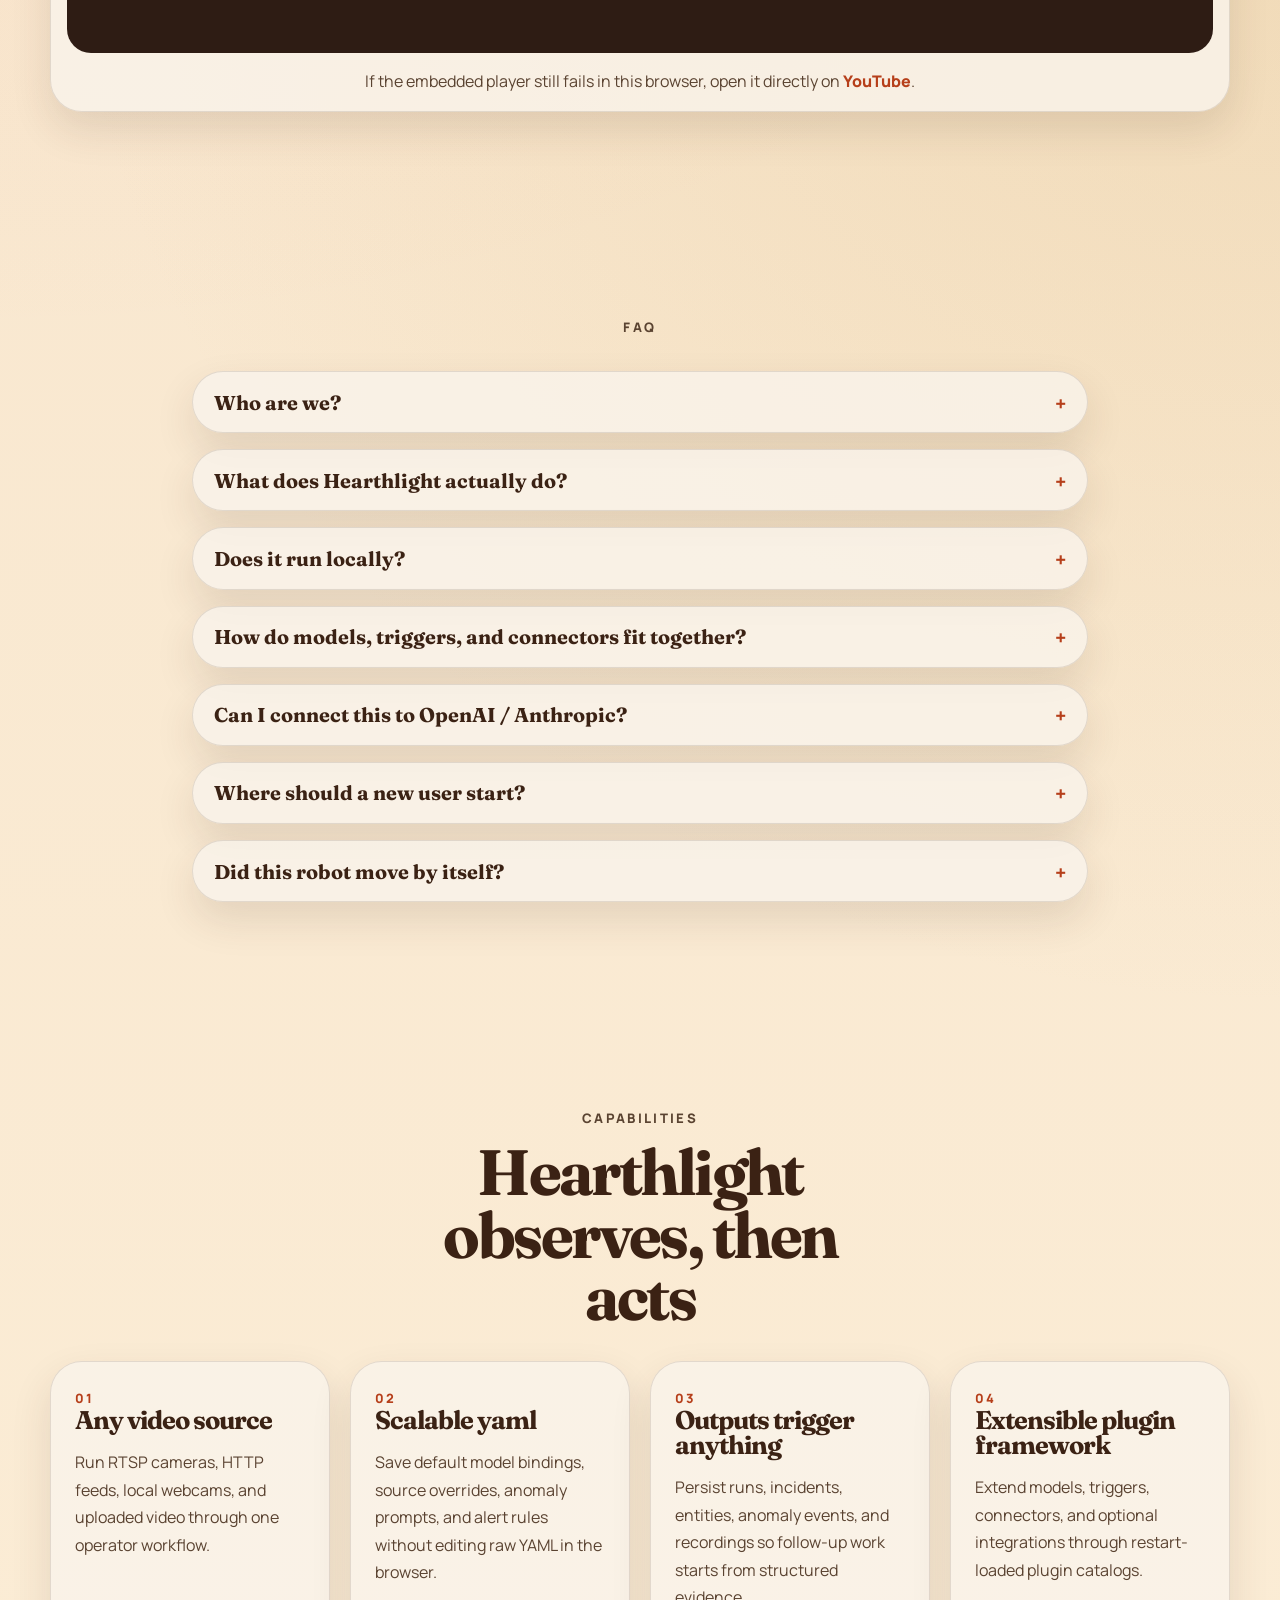
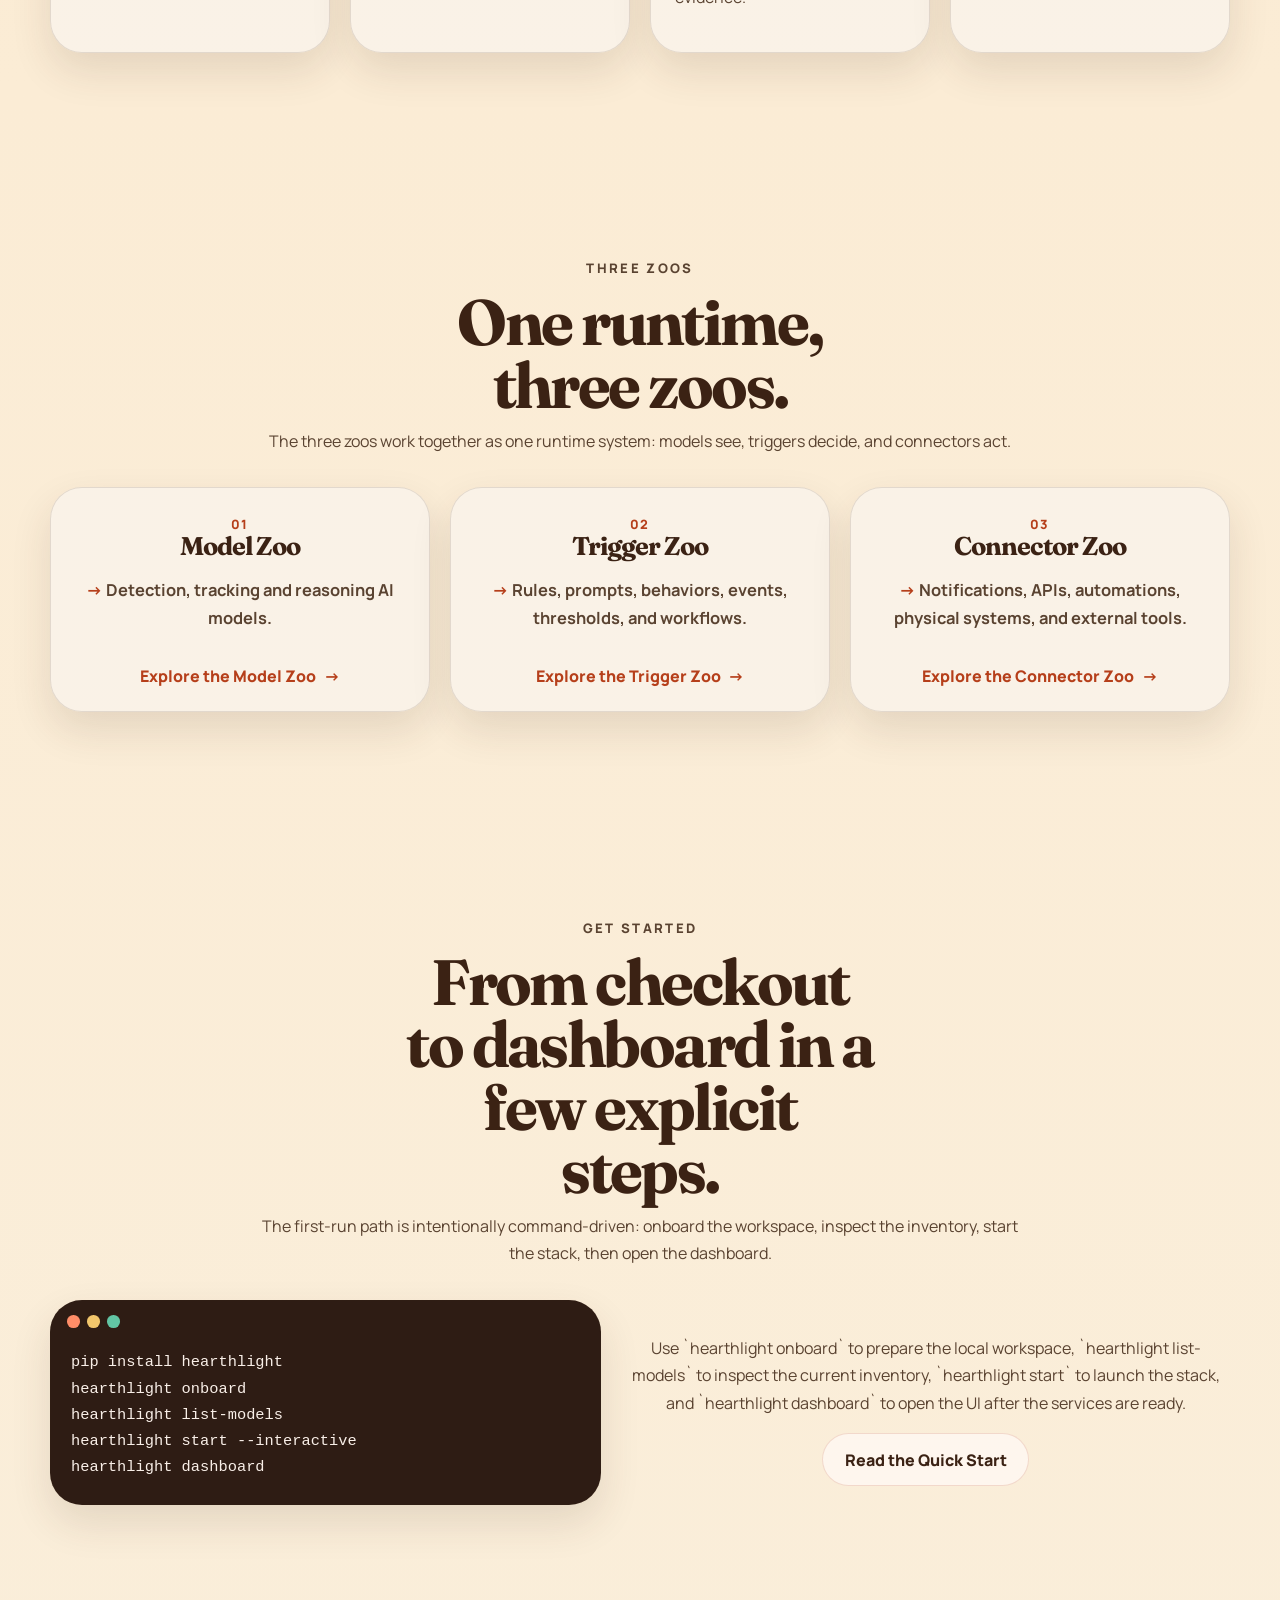
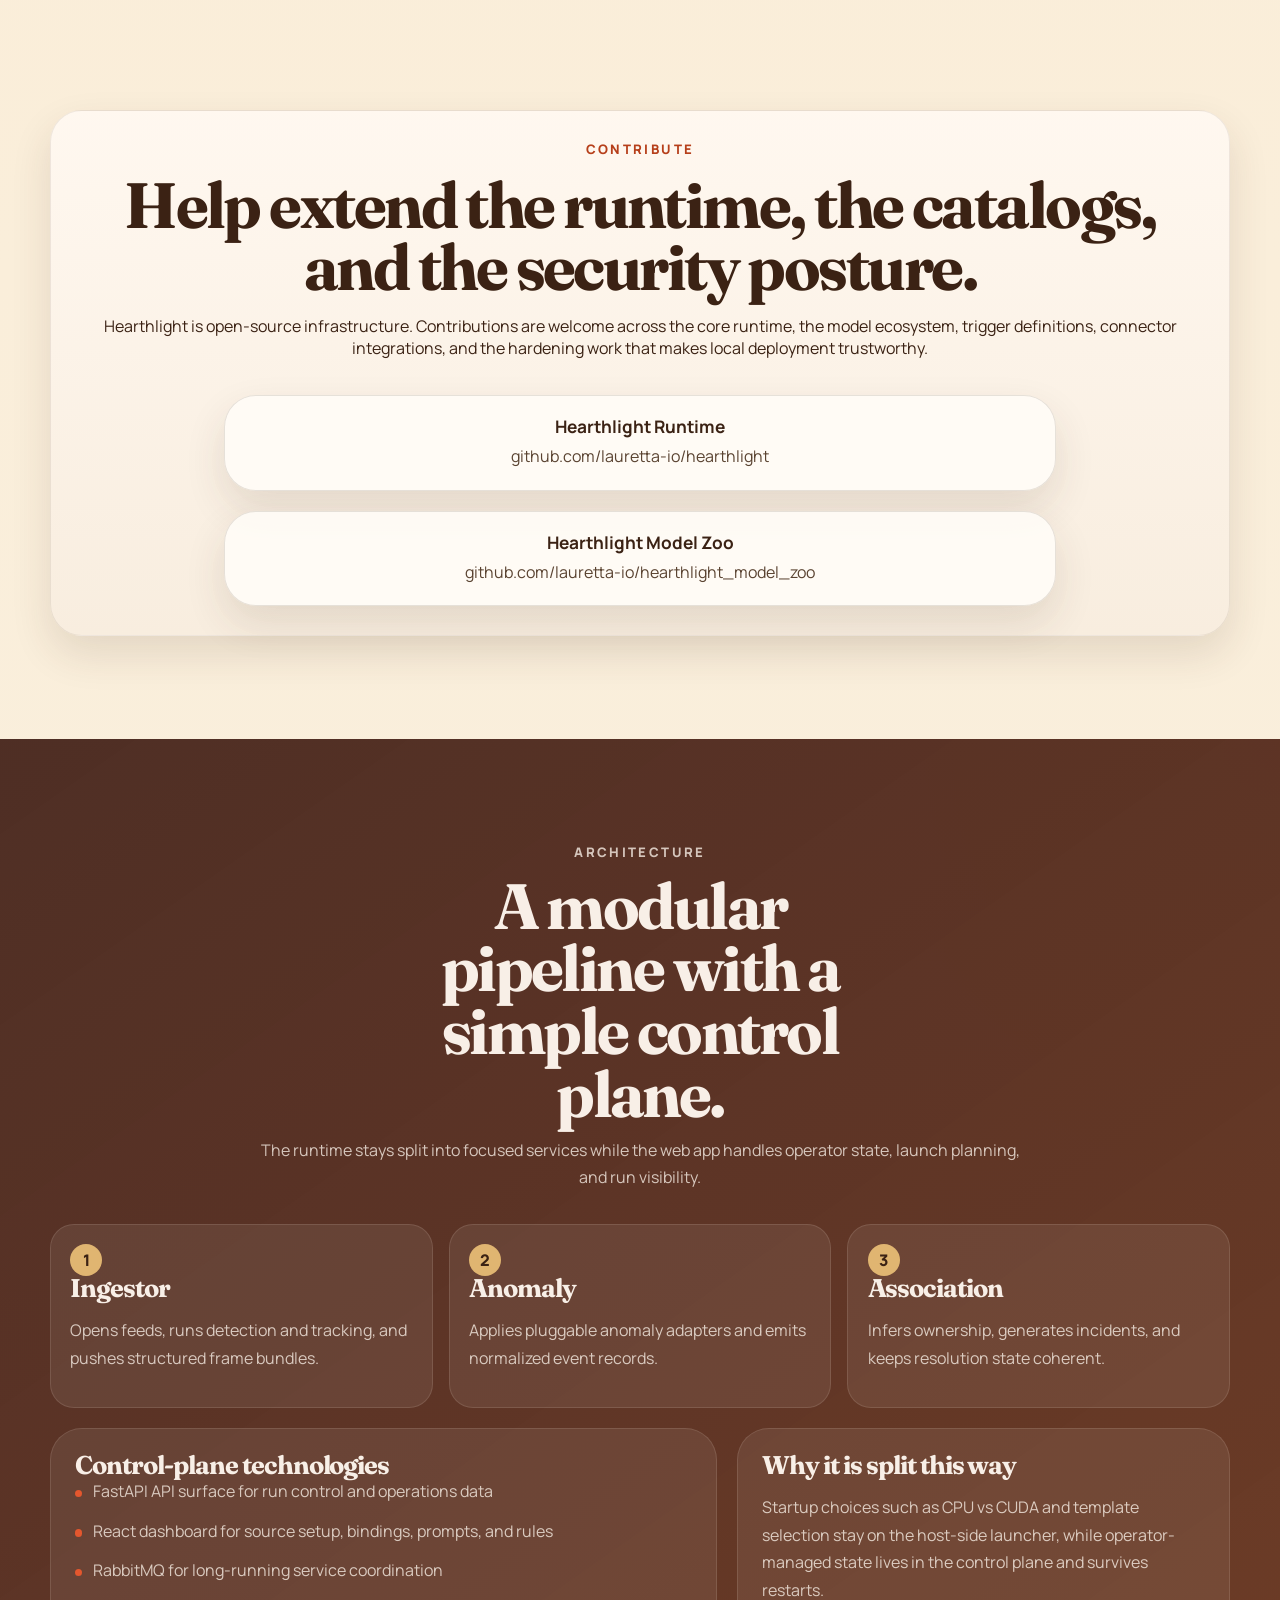
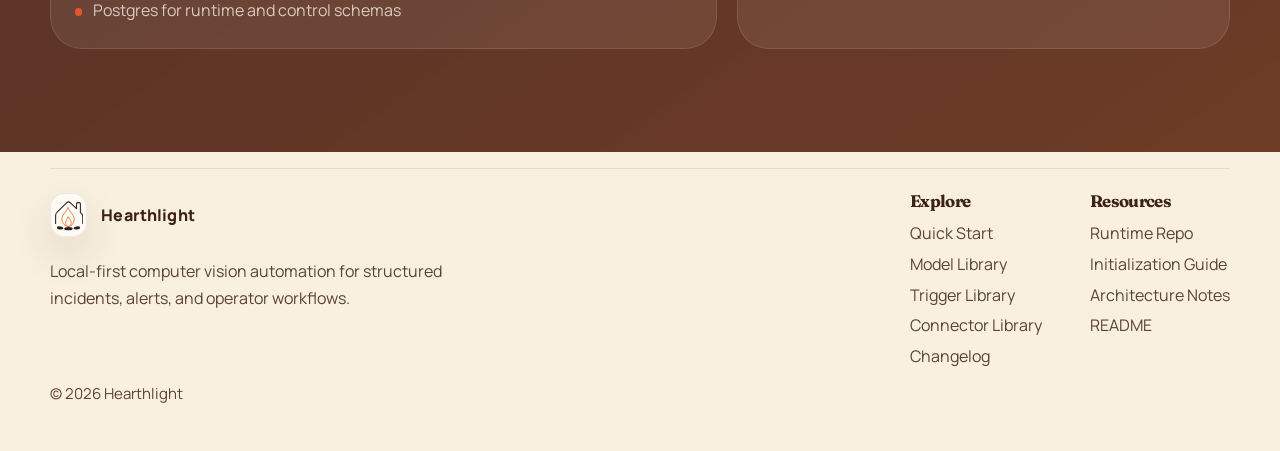
==== commit dce62620: "Use icon links for social actions" ====
--- a/site/index.html
+++ b/site/index.html
@@ -64,20 +64,30 @@
           <div class="hero-actions">
             <a class="button button-primary" href="./quick-start/">Get Started</a>
             <a
-              class="button button-secondary"
+              class="icon-link-button"
               href="https://www.producthunt.com/posts/hearthlight/maker-invite?code=QMxEzM"
               target="_blank"
               rel="noreferrer"
+              aria-label="Product Hunt"
+              title="Product Hunt"
             >
-              Product Hunt
+              <svg viewBox="0 0 24 24" aria-hidden="true">
+                <path d="M7 5h6.1c3.1 0 5.4 2.1 5.4 5.1 0 3-2.3 5.1-5.4 5.1H10v3.8H7V5Zm3 2.8v4.7h3c1.5 0 2.5-.9 2.5-2.4 0-1.4-1-2.3-2.5-2.3h-3Z" fill="currentColor" />
+              </svg>
+              <span class="sr-only">Product Hunt</span>
             </a>
             <a
-              class="button button-secondary"
+              class="icon-link-button"
               href="https://discord.gg/a4DT6HSfN"
               target="_blank"
               rel="noreferrer"
+              aria-label="Discord"
+              title="Discord"
             >
-              Discord
+              <svg viewBox="0 0 24 24" aria-hidden="true">
+                <path d="M18.9 5.4A15.8 15.8 0 0 0 15 4.1l-.2.4c-.2.4-.4.9-.5 1.3a14.7 14.7 0 0 0-4.5 0c-.1-.4-.3-.9-.5-1.3L9 4.1c-1.4.2-2.7.7-3.9 1.3C2.6 9.2 2 12.9 2.3 16.5a15.9 15.9 0 0 0 4.8 2.4l.9-1.5c-.5-.2-1-.4-1.4-.7l.3-.2c2.7 1.3 5.7 1.3 8.4 0l.3.2c-.5.3-.9.5-1.4.7l.9 1.5a15.8 15.8 0 0 0 4.8-2.4c.5-4.2-.9-7.9-2.3-11.1ZM9.5 14.3c-.8 0-1.4-.7-1.4-1.6s.6-1.6 1.4-1.6c.8 0 1.4.7 1.4 1.6s-.6 1.6-1.4 1.6Zm5 0c-.8 0-1.4-.7-1.4-1.6s.6-1.6 1.4-1.6c.8 0 1.4.7 1.4 1.6s-.6 1.6-1.4 1.6Z" fill="currentColor" />
+              </svg>
+              <span class="sr-only">Discord</span>
             </a>
           </div>
 
--- a/site/styles.css
+++ b/site/styles.css
@@ -299,6 +299,50 @@
   background: rgba(255, 250, 245, 0.72);
 }
 
+.icon-link-button {
+  display: inline-flex;
+  align-items: center;
+  justify-content: center;
+  width: 3.3rem;
+  height: 3.3rem;
+  border: 1px solid rgba(182, 63, 26, 0.16);
+  border-radius: 999px;
+  background: rgba(255, 250, 245, 0.72);
+  color: var(--accent-deep);
+  box-shadow: var(--shadow-card);
+  transition:
+    transform 180ms ease,
+    box-shadow 180ms ease,
+    background-color 180ms ease,
+    color 180ms ease,
+    border-color 180ms ease;
+}
+
+.icon-link-button:hover,
+.icon-link-button:focus-visible {
+  transform: translateY(-2px);
+  border-color: rgba(182, 63, 26, 0.28);
+  background: rgba(255, 252, 247, 0.92);
+  box-shadow: 0 14px 28px rgba(103, 56, 26, 0.12);
+}
+
+.icon-link-button svg {
+  width: 1.45rem;
+  height: 1.45rem;
+}
+
+.sr-only {
+  position: absolute;
+  width: 1px;
+  height: 1px;
+  padding: 0;
+  margin: -1px;
+  overflow: hidden;
+  clip: rect(0, 0, 0, 0);
+  white-space: nowrap;
+  border: 0;
+}
+
 .pill-list,
 .stack-list,
 .summary-list,
@@ -572,7 +616,7 @@
 
 .pipeline-grid {
   display: grid;
-  grid-template-columns: repeat(4, minmax(0, 1fr));
+  grid-template-columns: repeat(3, minmax(0, 1fr));
   gap: 1rem;
   margin-bottom: 1.25rem;
 }
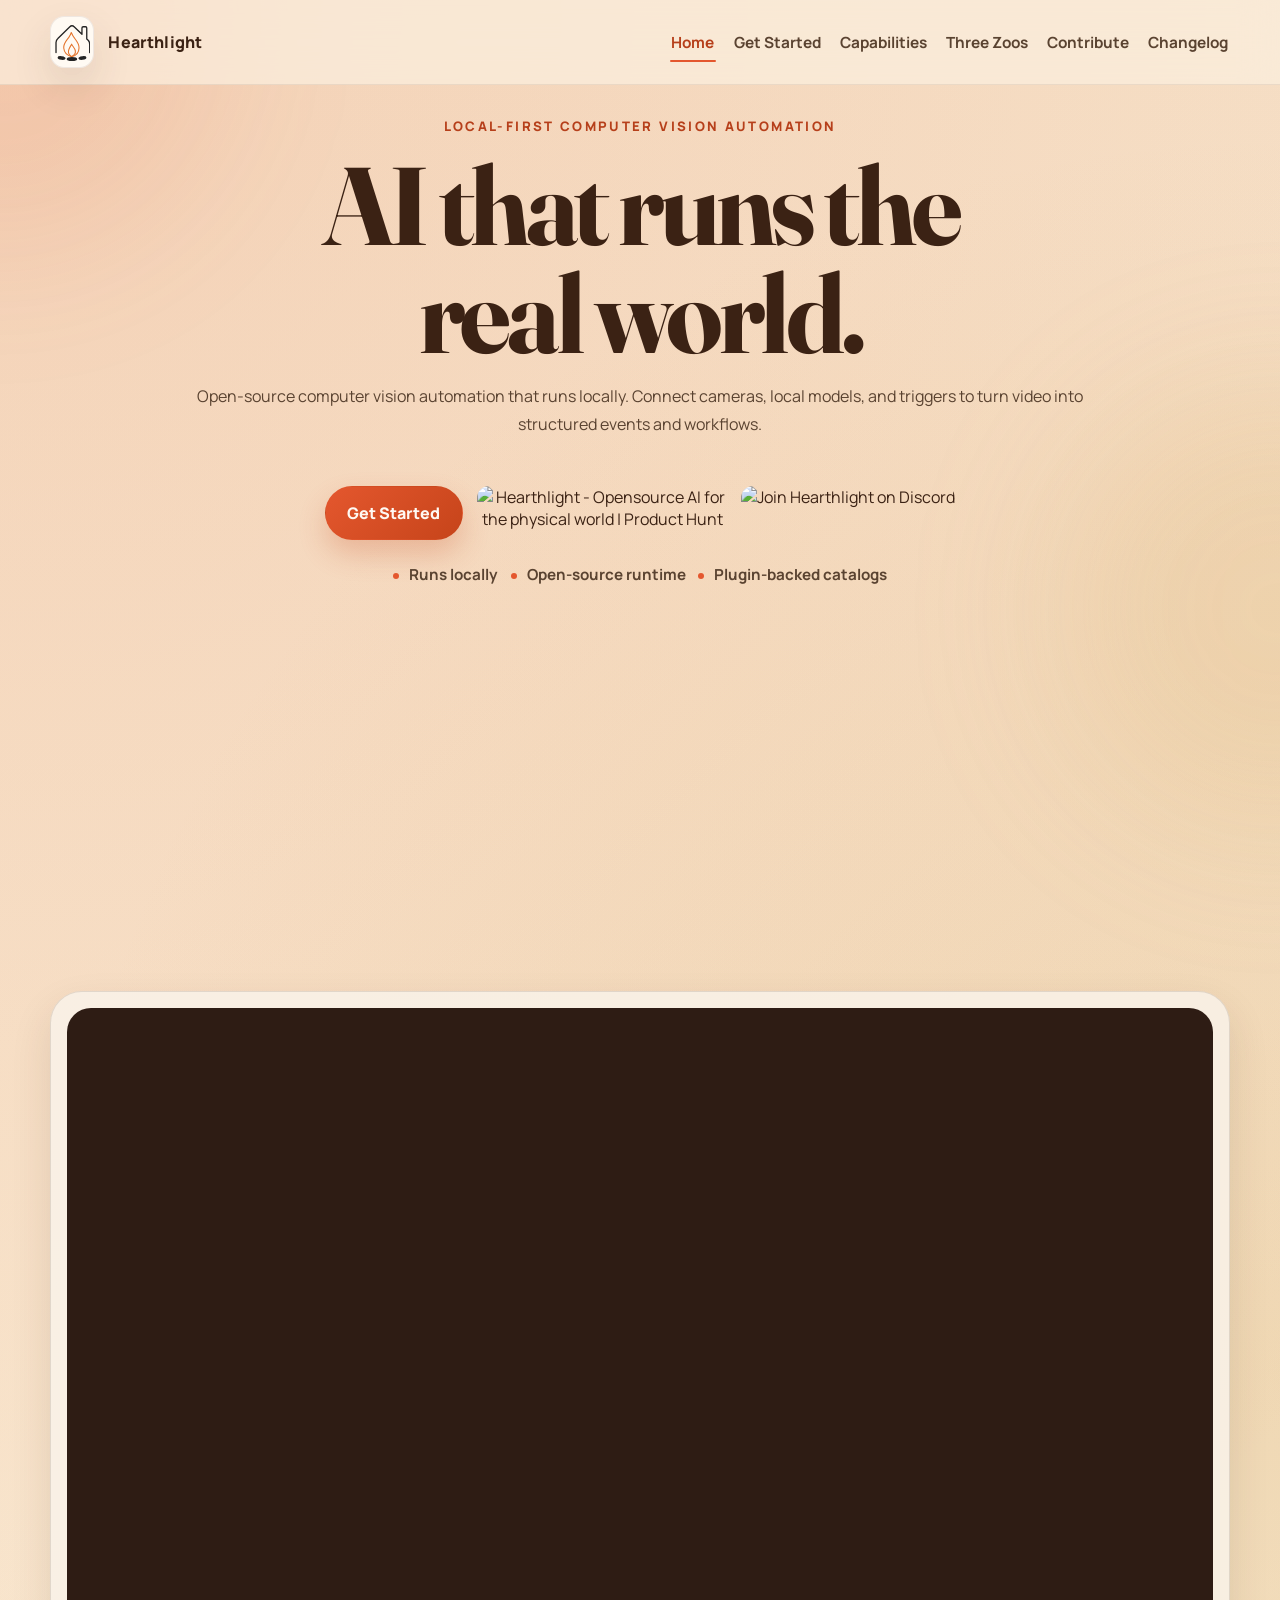
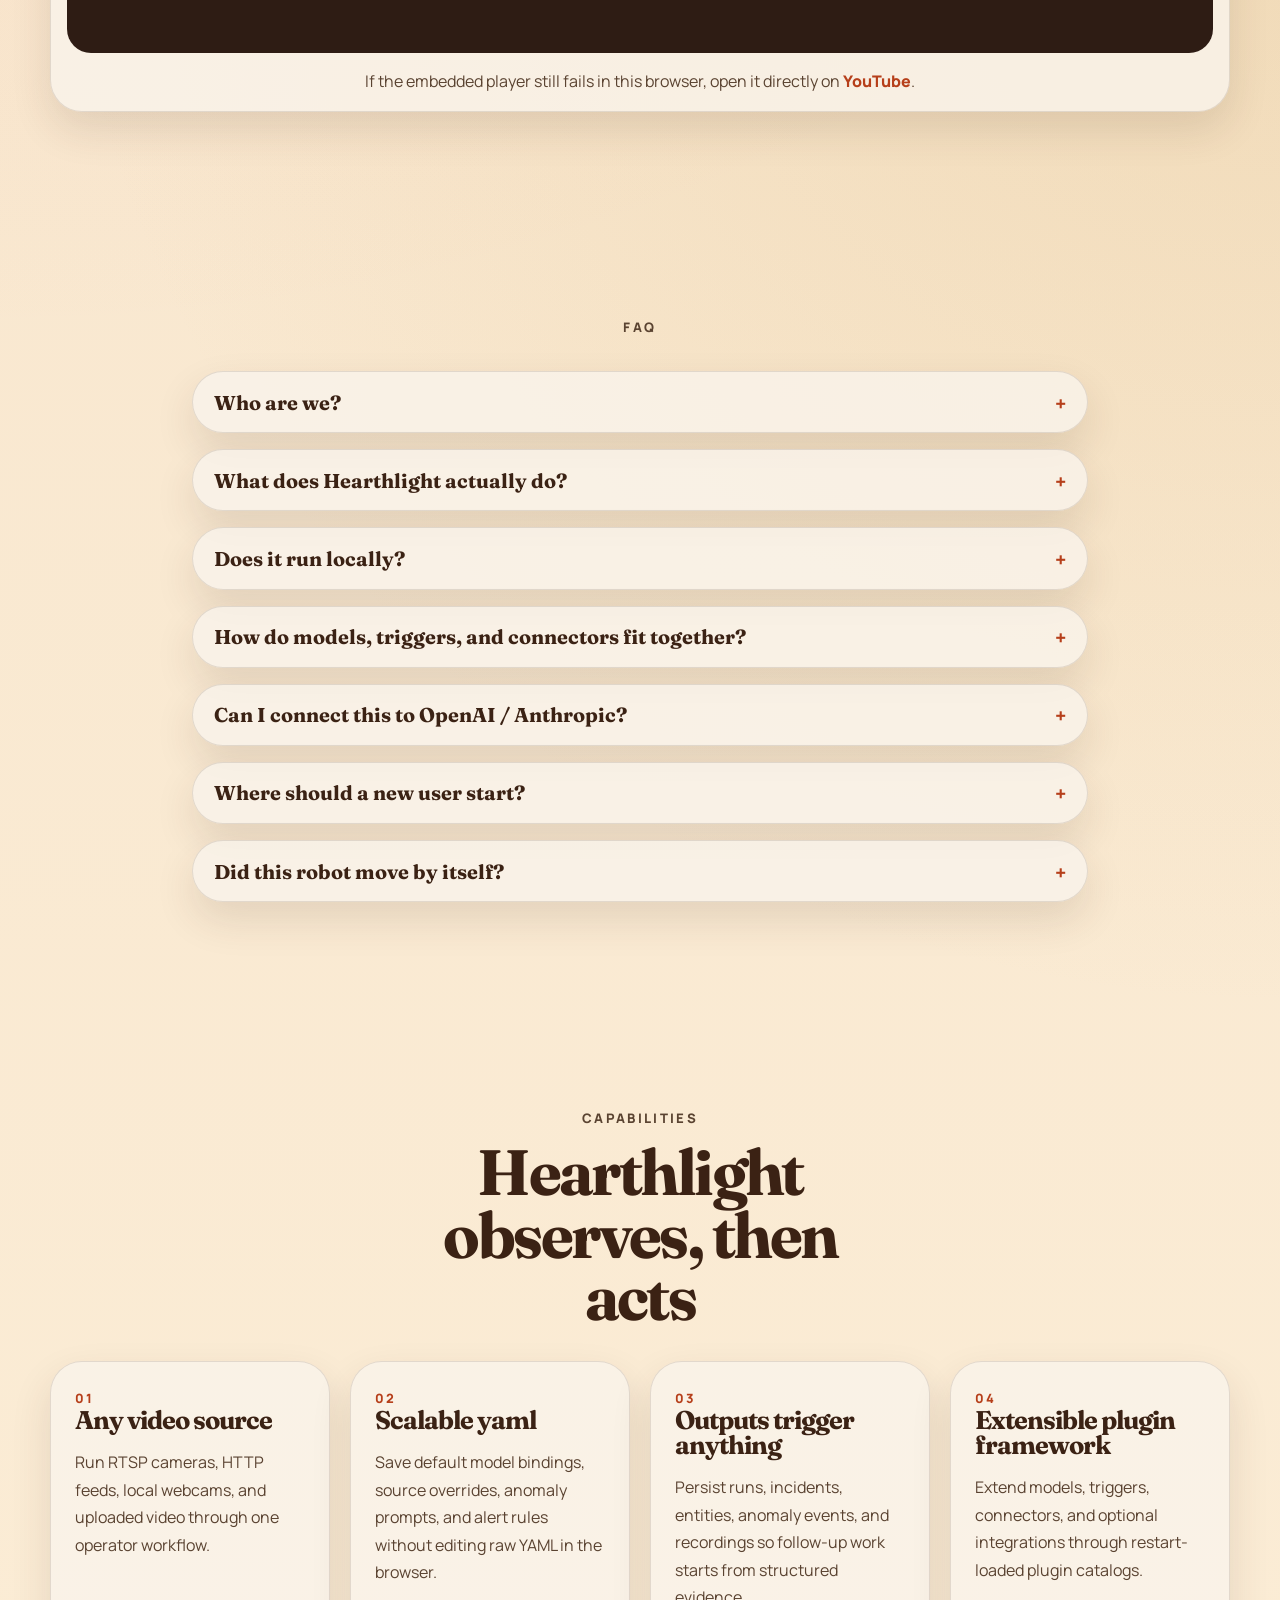
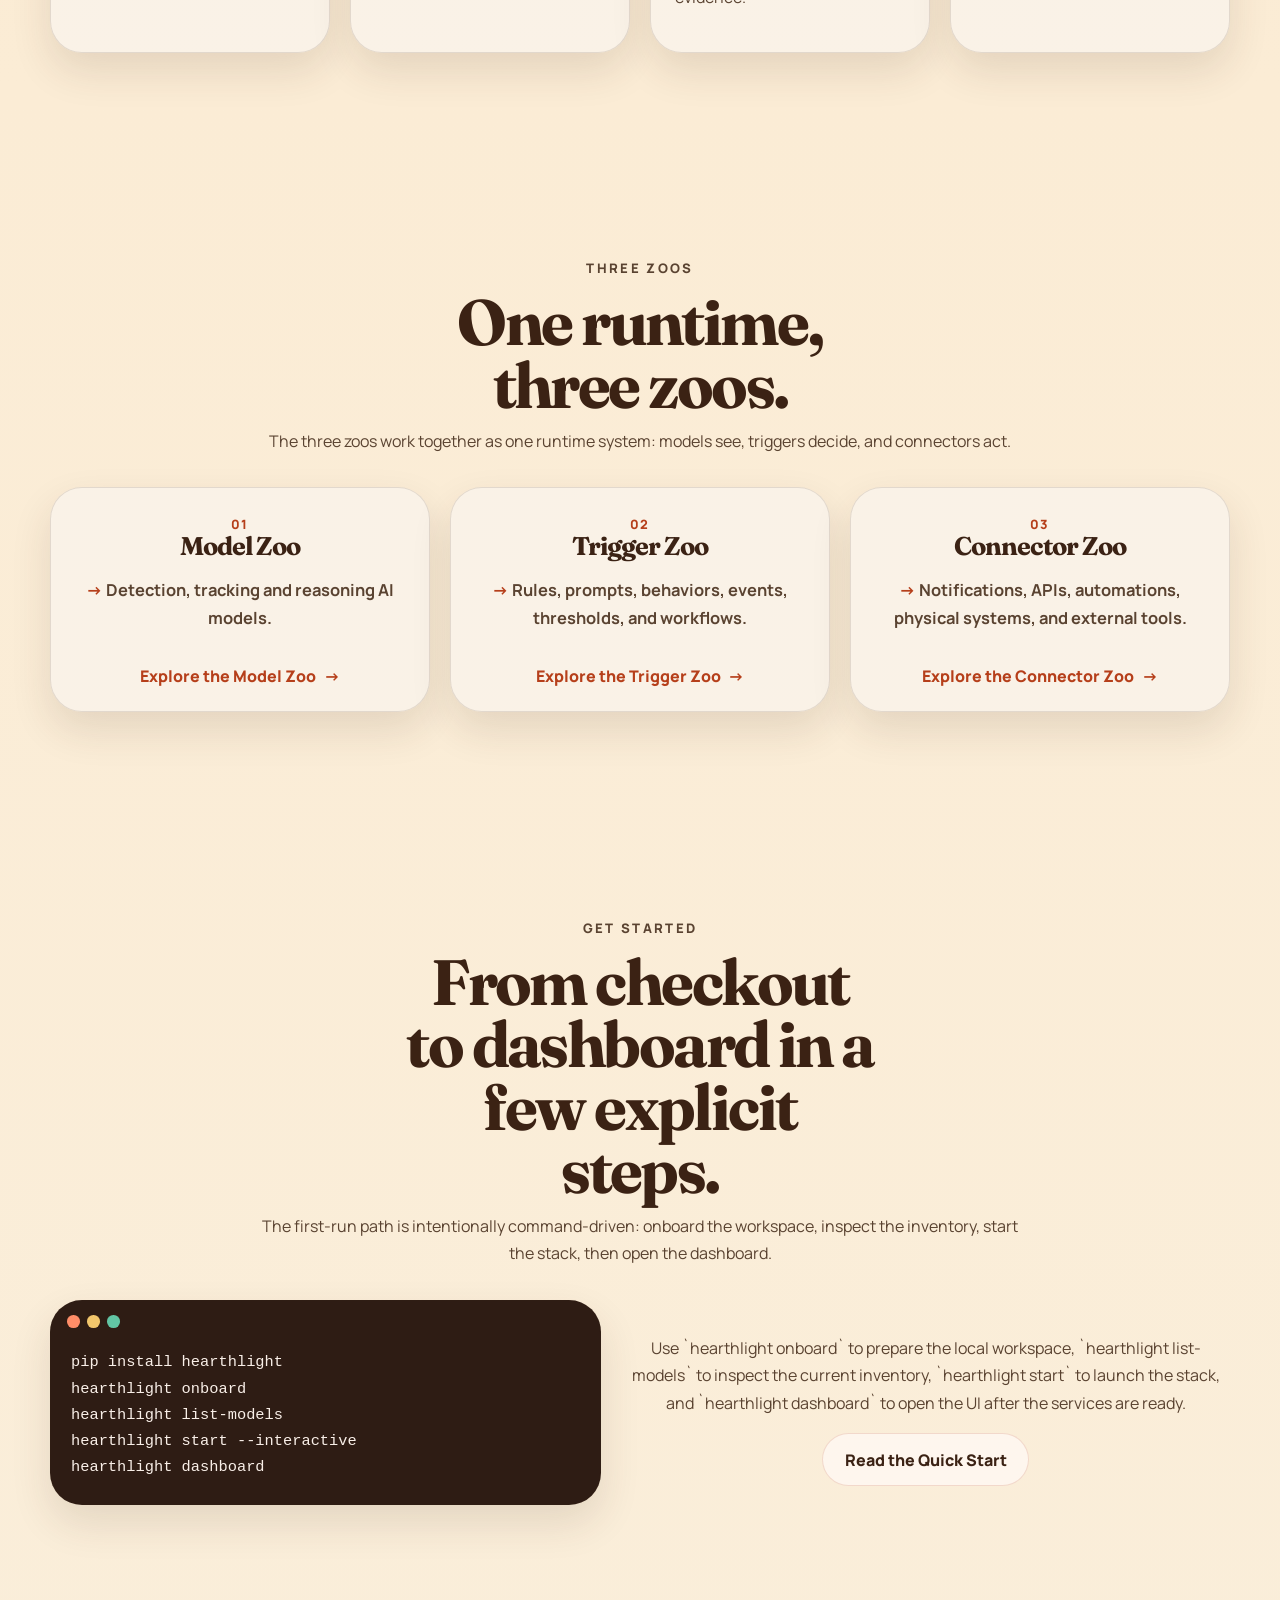
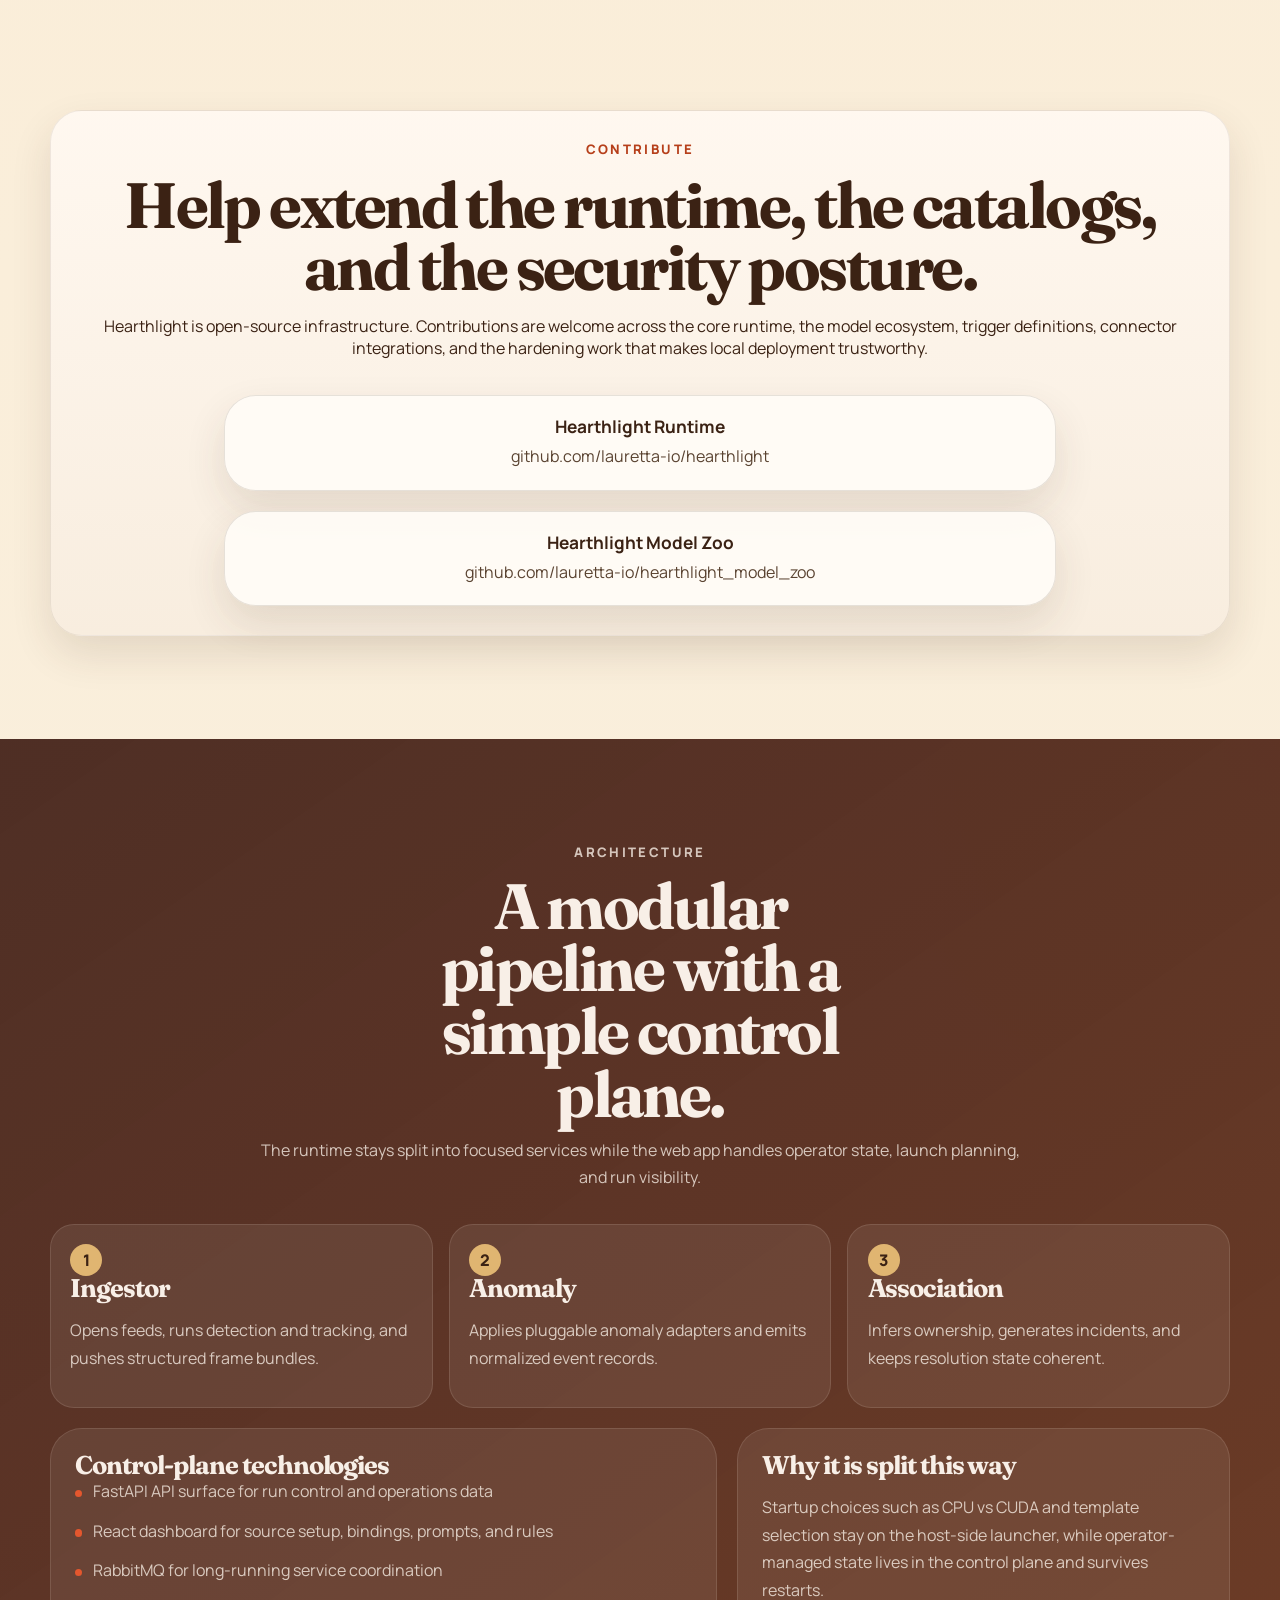
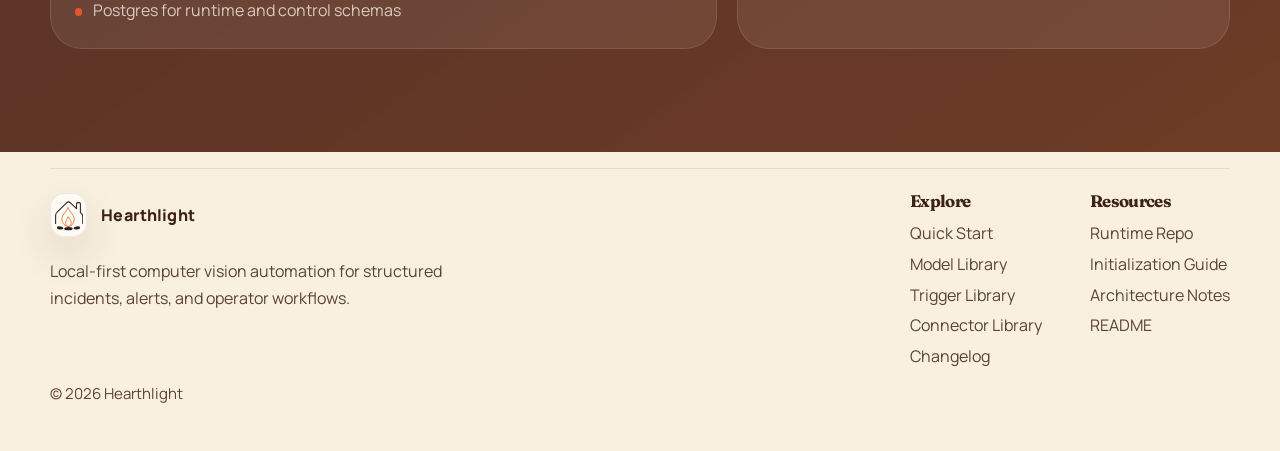
==== commit afc768de: "Use embed badges for social links" ====
--- a/site/index.html
+++ b/site/index.html
@@ -64,30 +64,29 @@
           <div class="hero-actions">
             <a class="button button-primary" href="./quick-start/">Get Started</a>
             <a
-              class="icon-link-button"
-              href="https://www.producthunt.com/posts/hearthlight/maker-invite?code=QMxEzM"
+              class="social-embed-link"
+              href="https://www.producthunt.com/products/hearthlight?embed=true&amp;utm_source=badge-featured&amp;utm_medium=badge&amp;utm_campaign=badge-hearthlight"
               target="_blank"
-              rel="noreferrer"
-              aria-label="Product Hunt"
-              title="Product Hunt"
+              rel="noopener noreferrer"
             >
-              <svg viewBox="0 0 24 24" aria-hidden="true">
-                <path d="M7 5h6.1c3.1 0 5.4 2.1 5.4 5.1 0 3-2.3 5.1-5.4 5.1H10v3.8H7V5Zm3 2.8v4.7h3c1.5 0 2.5-.9 2.5-2.4 0-1.4-1-2.3-2.5-2.3h-3Z" fill="currentColor" />
-              </svg>
-              <span class="sr-only">Product Hunt</span>
+              <img
+                alt="Hearthlight - Opensource AI for the physical world | Product Hunt"
+                width="250"
+                height="54"
+                src="https://api.producthunt.com/widgets/embed-image/v1/featured.svg?post_id=1159819&amp;theme=light&amp;t=1780276228872"
+              />
             </a>
             <a
-              class="icon-link-button"
+              class="social-embed-link"
               href="https://discord.gg/a4DT6HSfN"
               target="_blank"
-              rel="noreferrer"
-              aria-label="Discord"
-              title="Discord"
+              rel="noopener noreferrer"
             >
-              <svg viewBox="0 0 24 24" aria-hidden="true">
-                <path d="M18.9 5.4A15.8 15.8 0 0 0 15 4.1l-.2.4c-.2.4-.4.9-.5 1.3a14.7 14.7 0 0 0-4.5 0c-.1-.4-.3-.9-.5-1.3L9 4.1c-1.4.2-2.7.7-3.9 1.3C2.6 9.2 2 12.9 2.3 16.5a15.9 15.9 0 0 0 4.8 2.4l.9-1.5c-.5-.2-1-.4-1.4-.7l.3-.2c2.7 1.3 5.7 1.3 8.4 0l.3.2c-.5.3-.9.5-1.4.7l.9 1.5a15.8 15.8 0 0 0 4.8-2.4c.5-4.2-.9-7.9-2.3-11.1ZM9.5 14.3c-.8 0-1.4-.7-1.4-1.6s.6-1.6 1.4-1.6c.8 0 1.4.7 1.4 1.6s-.6 1.6-1.4 1.6Zm5 0c-.8 0-1.4-.7-1.4-1.6s.6-1.6 1.4-1.6c.8 0 1.4.7 1.4 1.6s-.6 1.6-1.4 1.6Z" fill="currentColor" />
-              </svg>
-              <span class="sr-only">Discord</span>
+              <img
+                alt="Join Hearthlight on Discord"
+                height="54"
+                src="https://img.shields.io/badge/Discord-Join%20Server-5865F2?logo=discord&logoColor=white&style=for-the-badge"
+              />
             </a>
           </div>
 
--- a/site/styles.css
+++ b/site/styles.css
@@ -299,48 +299,27 @@
   background: rgba(255, 250, 245, 0.72);
 }
 
-.icon-link-button {
+.social-embed-link {
   display: inline-flex;
   align-items: center;
   justify-content: center;
-  width: 3.3rem;
-  height: 3.3rem;
-  border: 1px solid rgba(182, 63, 26, 0.16);
-  border-radius: 999px;
-  background: rgba(255, 250, 245, 0.72);
-  color: var(--accent-deep);
-  box-shadow: var(--shadow-card);
   transition:
     transform 180ms ease,
-    box-shadow 180ms ease,
-    background-color 180ms ease,
-    color 180ms ease,
-    border-color 180ms ease;
-}
-
-.icon-link-button:hover,
-.icon-link-button:focus-visible {
+    box-shadow 180ms ease;
+  border-radius: 12px;
+  overflow: hidden;
+}
+
+.social-embed-link:hover,
+.social-embed-link:focus-visible {
   transform: translateY(-2px);
-  border-color: rgba(182, 63, 26, 0.28);
-  background: rgba(255, 252, 247, 0.92);
   box-shadow: 0 14px 28px rgba(103, 56, 26, 0.12);
 }
 
-.icon-link-button svg {
-  width: 1.45rem;
-  height: 1.45rem;
-}
-
-.sr-only {
-  position: absolute;
-  width: 1px;
-  height: 1px;
-  padding: 0;
-  margin: -1px;
-  overflow: hidden;
-  clip: rect(0, 0, 0, 0);
-  white-space: nowrap;
-  border: 0;
+.social-embed-link img {
+  display: block;
+  height: 54px;
+  width: auto;
 }
 
 .pill-list,
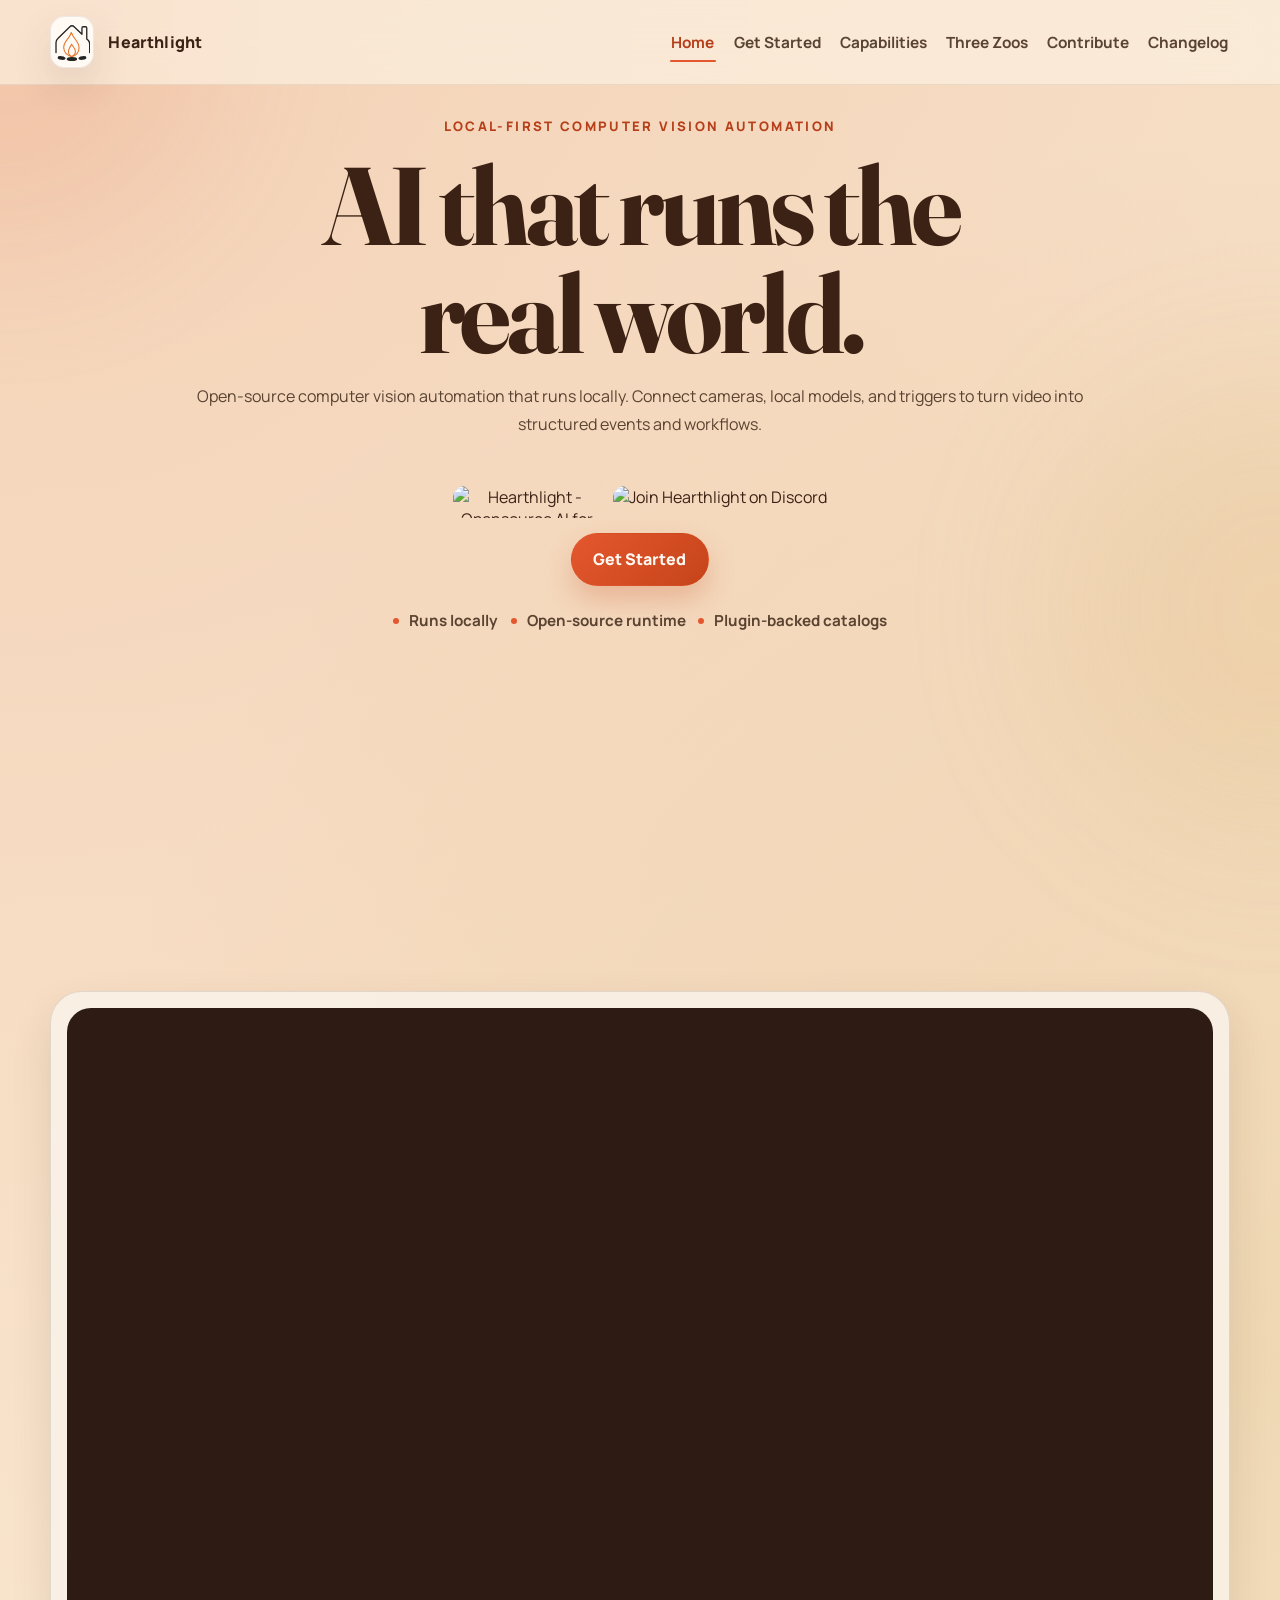
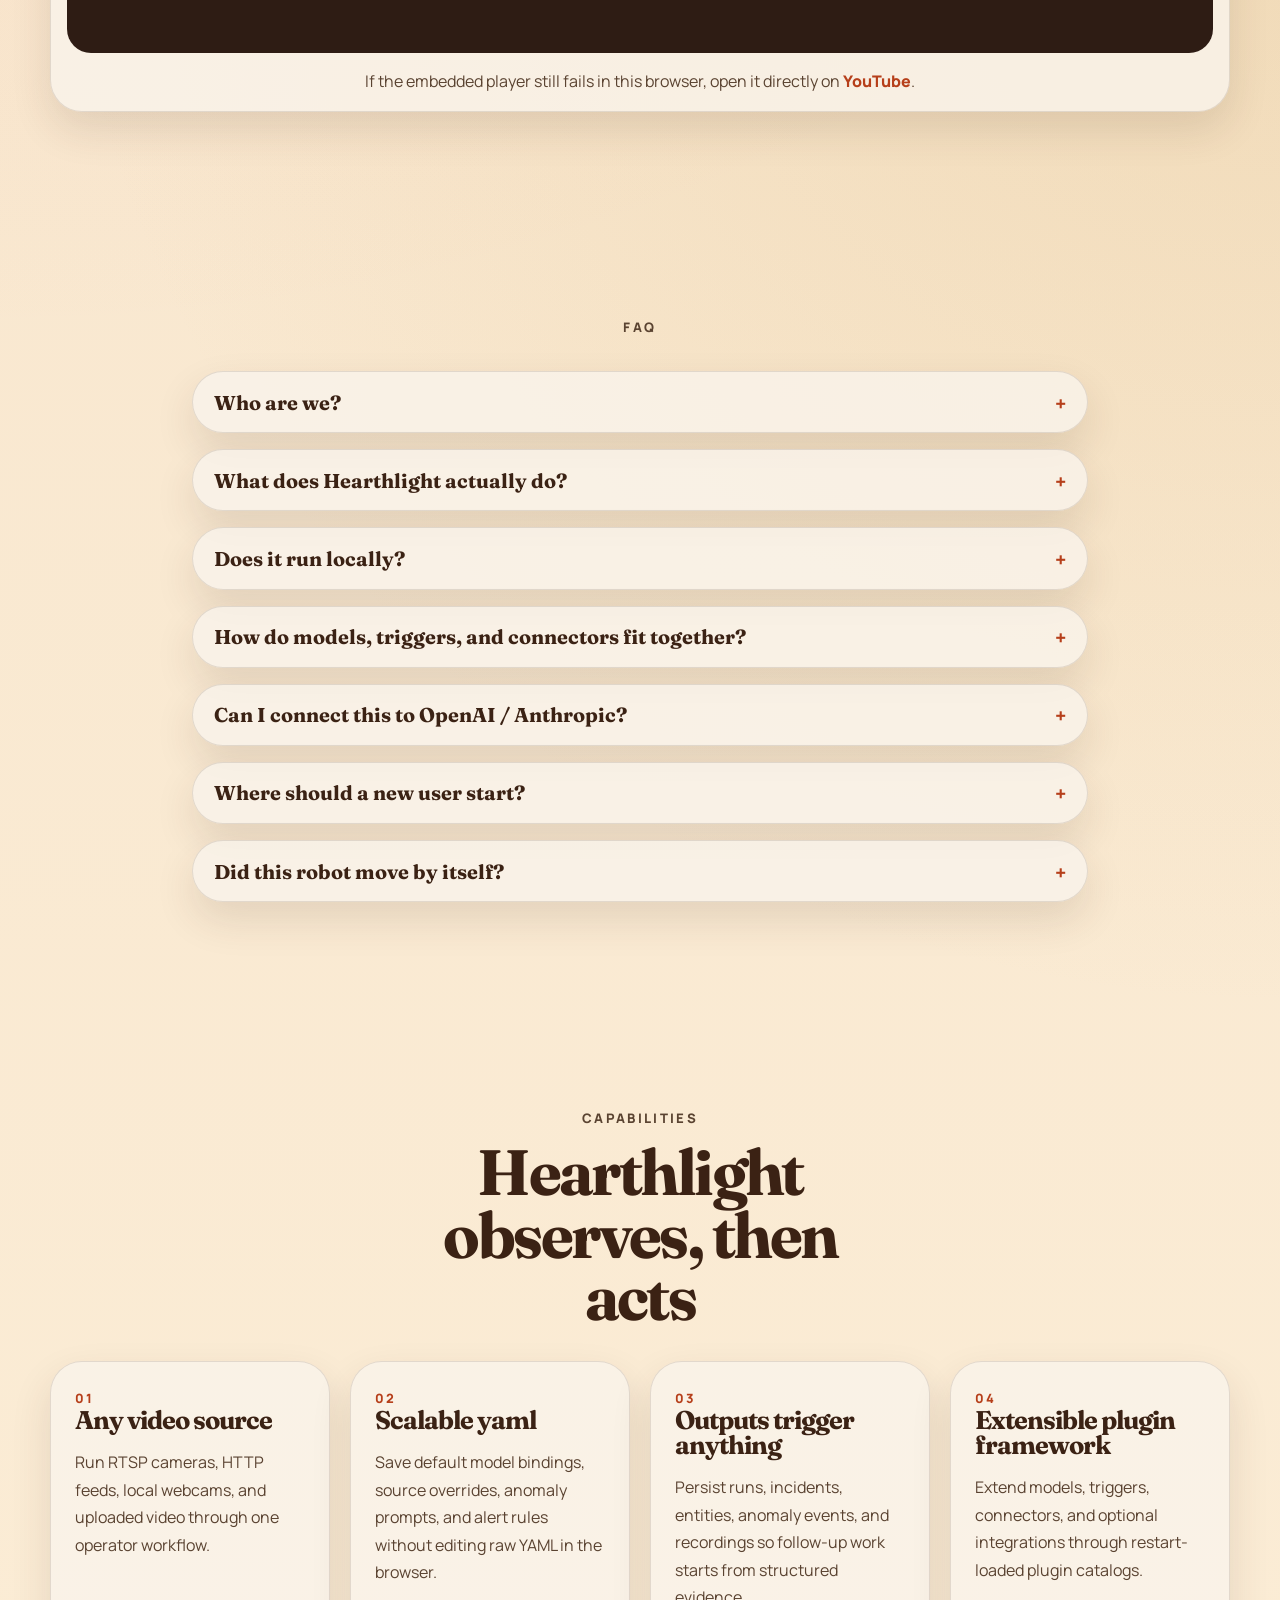
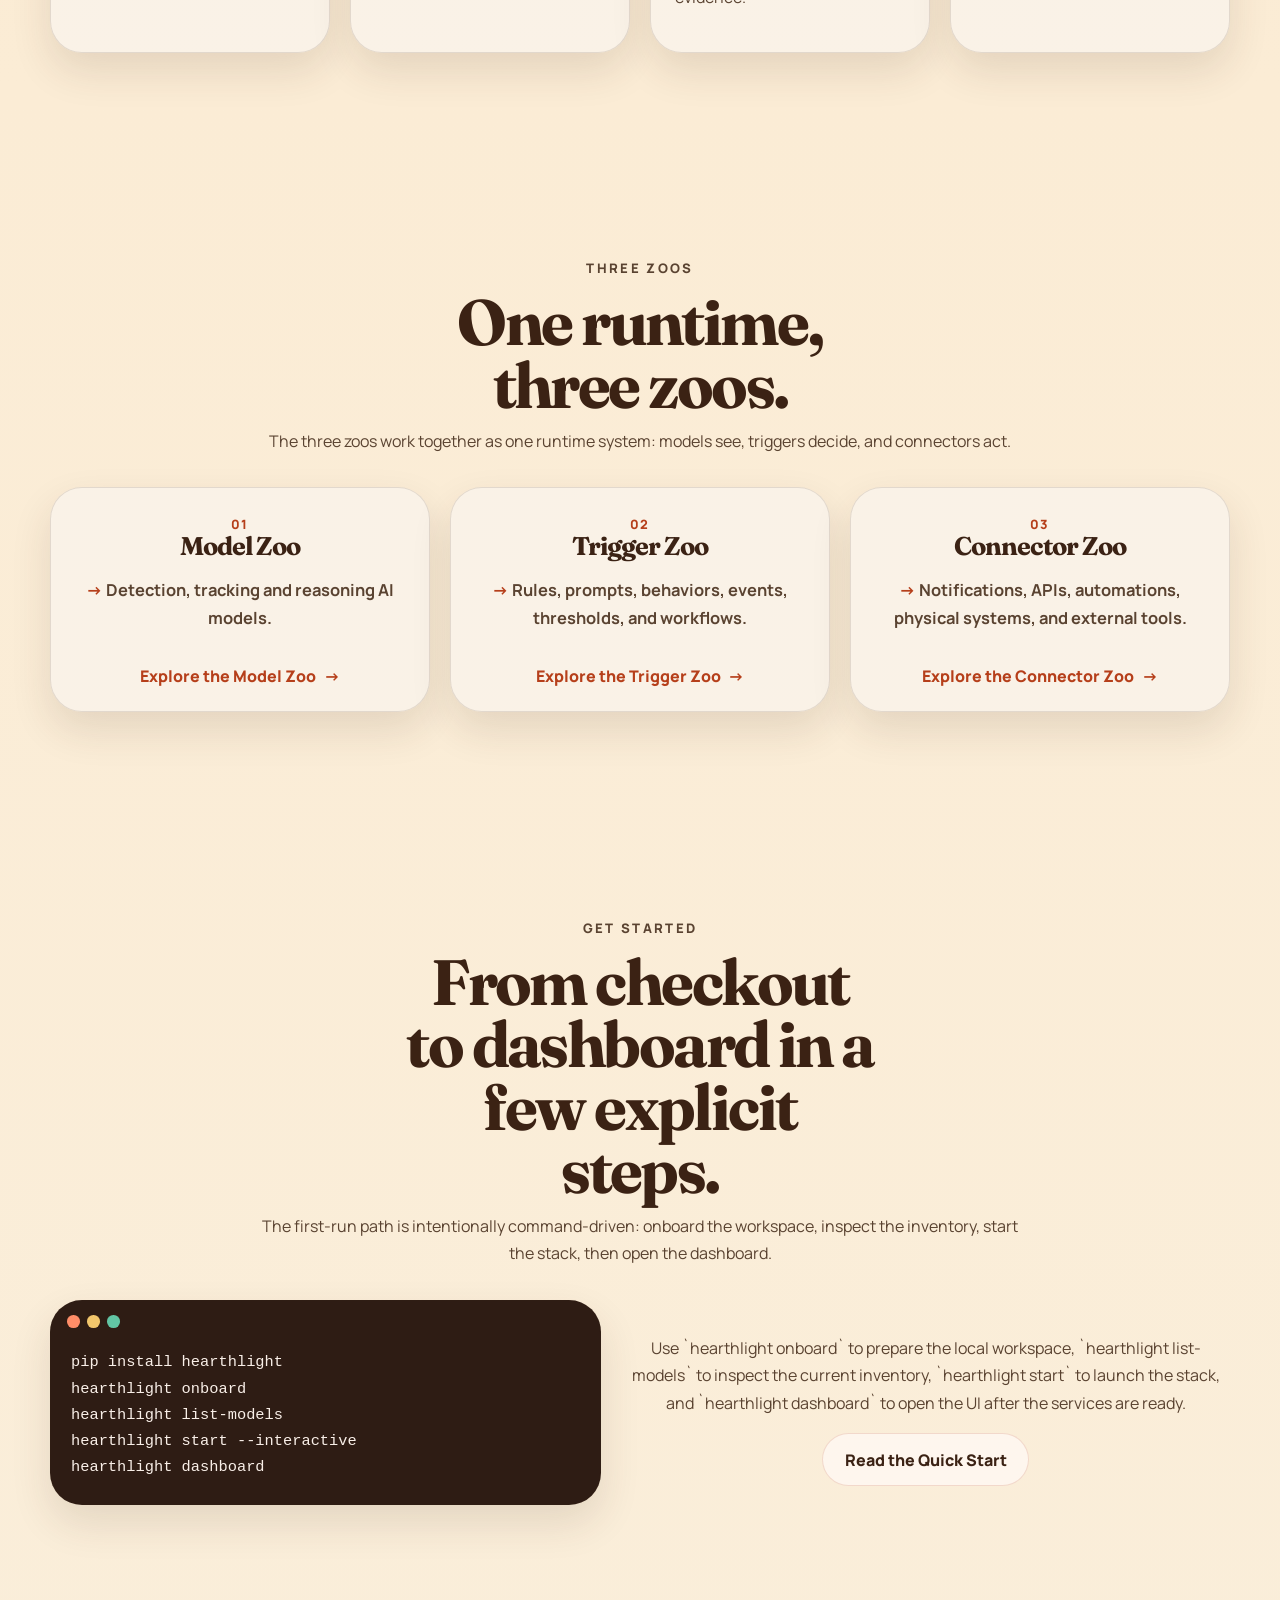
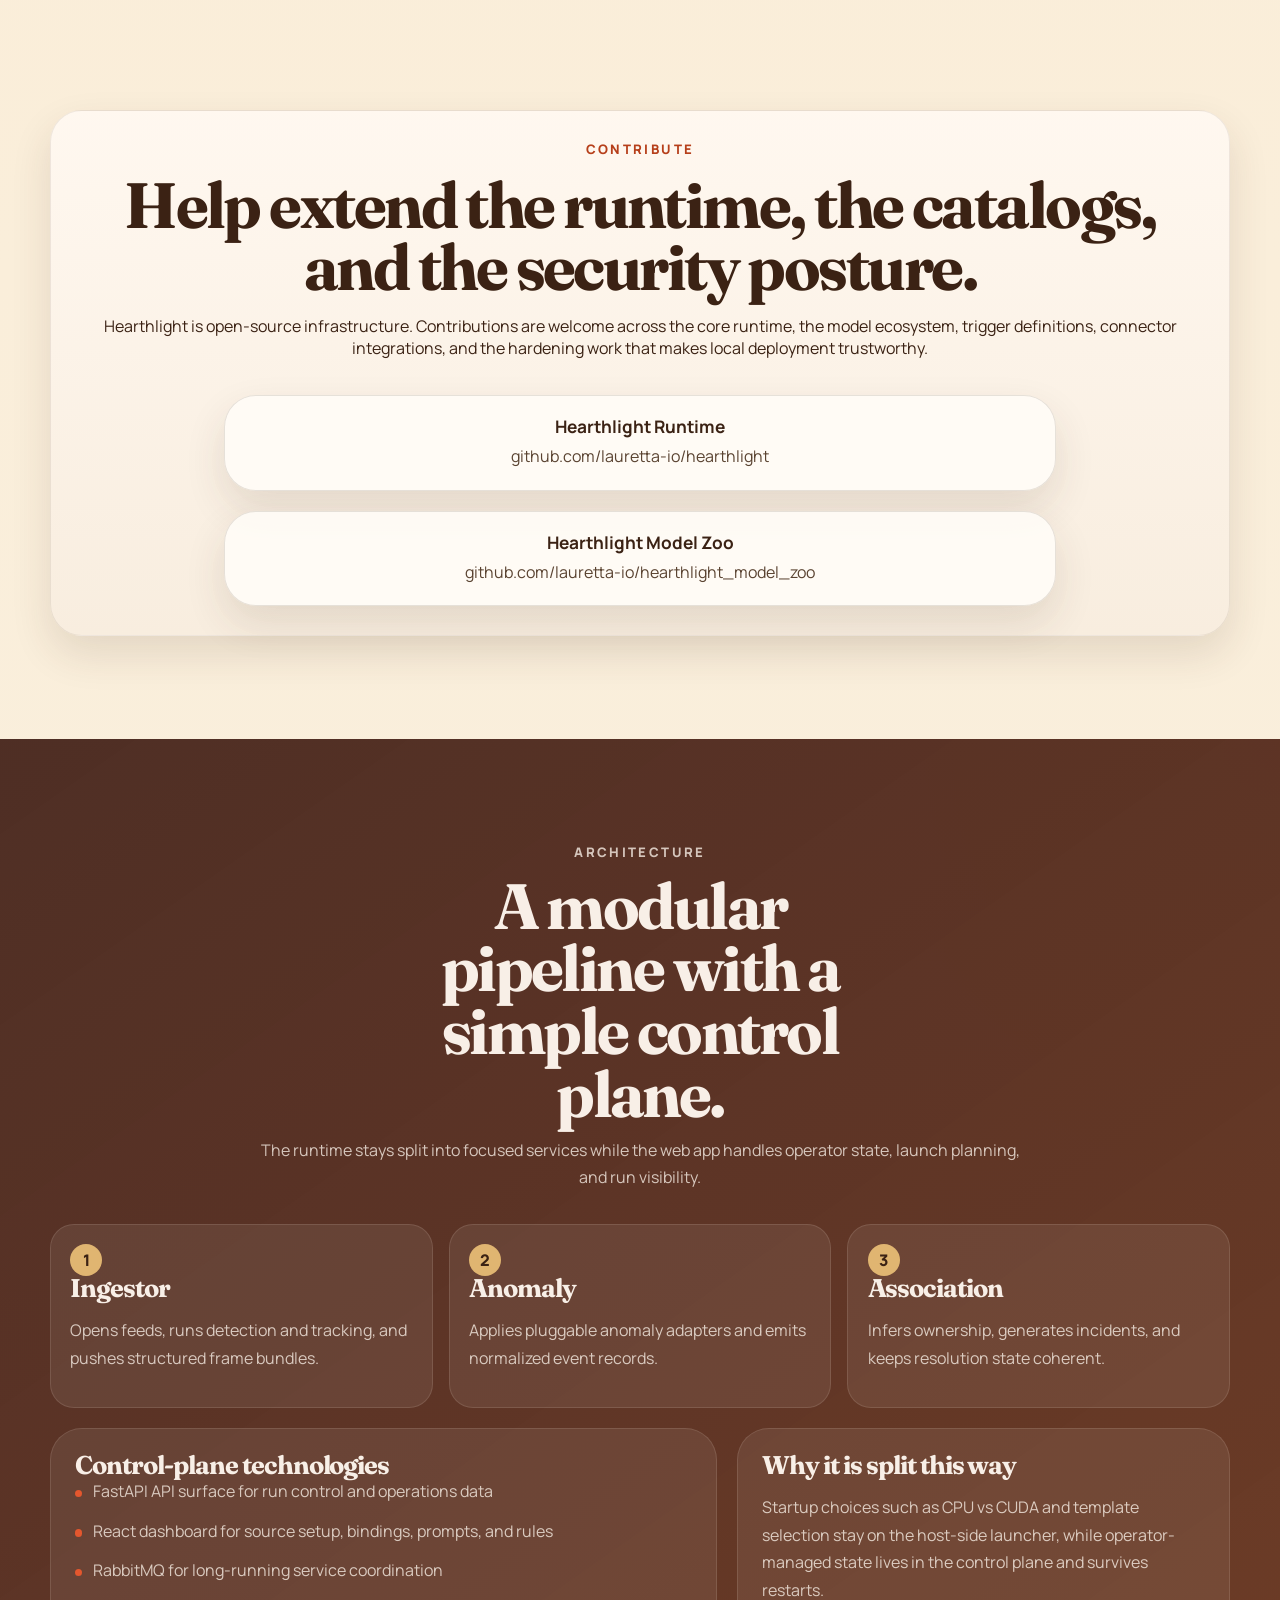
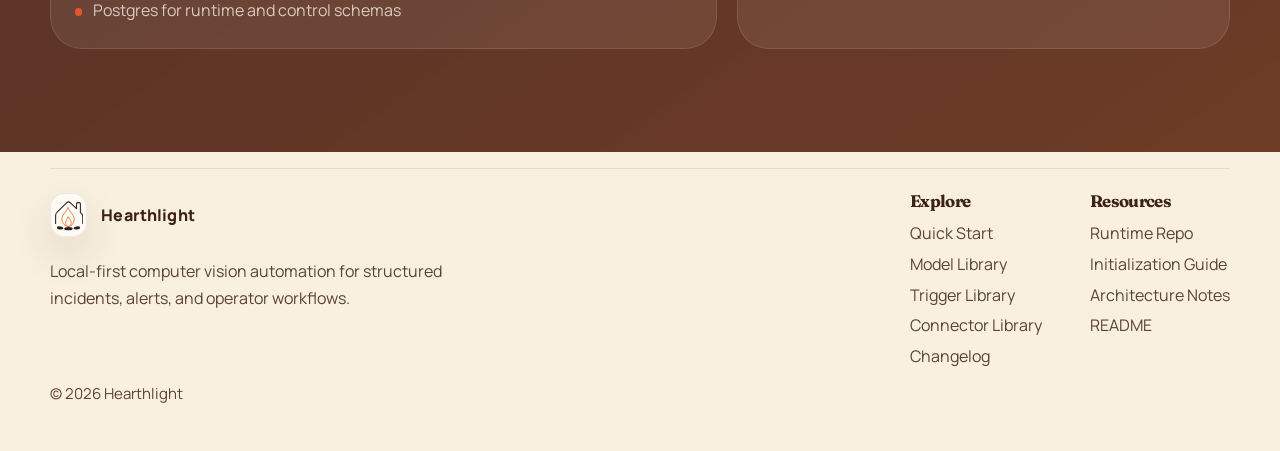
==== commit 5b2e42a9: "Move hero badges above CTA" ====
--- a/site/index.html
+++ b/site/index.html
@@ -62,32 +62,34 @@
           </p>
 
           <div class="hero-actions">
+            <div class="hero-badge-row">
+              <a
+                class="social-embed-link"
+                href="https://www.producthunt.com/products/hearthlight?embed=true&amp;utm_source=badge-featured&amp;utm_medium=badge&amp;utm_campaign=badge-hearthlight"
+                target="_blank"
+                rel="noopener noreferrer"
+              >
+                <img
+                  alt="Hearthlight - Opensource AI for the physical world | Product Hunt"
+                  width="250"
+                  height="54"
+                  src="https://api.producthunt.com/widgets/embed-image/v1/featured.svg?post_id=1159819&amp;theme=light&amp;t=1780276228872"
+                />
+              </a>
+              <a
+                class="social-embed-link"
+                href="https://discord.gg/a4DT6HSfN"
+                target="_blank"
+                rel="noopener noreferrer"
+              >
+                <img
+                  alt="Join Hearthlight on Discord"
+                  height="54"
+                  src="https://img.shields.io/badge/Discord-Join%20Server-5865F2?logo=discord&logoColor=white&style=for-the-badge"
+                />
+              </a>
+            </div>
             <a class="button button-primary" href="./quick-start/">Get Started</a>
-            <a
-              class="social-embed-link"
-              href="https://www.producthunt.com/products/hearthlight?embed=true&amp;utm_source=badge-featured&amp;utm_medium=badge&amp;utm_campaign=badge-hearthlight"
-              target="_blank"
-              rel="noopener noreferrer"
-            >
-              <img
-                alt="Hearthlight - Opensource AI for the physical world | Product Hunt"
-                width="250"
-                height="54"
-                src="https://api.producthunt.com/widgets/embed-image/v1/featured.svg?post_id=1159819&amp;theme=light&amp;t=1780276228872"
-              />
-            </a>
-            <a
-              class="social-embed-link"
-              href="https://discord.gg/a4DT6HSfN"
-              target="_blank"
-              rel="noopener noreferrer"
-            >
-              <img
-                alt="Join Hearthlight on Discord"
-                height="54"
-                src="https://img.shields.io/badge/Discord-Join%20Server-5865F2?logo=discord&logoColor=white&style=for-the-badge"
-              />
-            </a>
           </div>
 
           <ul class="pill-list" aria-label="Product signals">
--- a/site/styles.css
+++ b/site/styles.css
@@ -267,6 +267,18 @@
   margin: 2rem 0 1.5rem;
 }
 
+.hero-actions {
+  flex-direction: column;
+  align-items: center;
+}
+
+.hero-badge-row {
+  display: flex;
+  flex-wrap: wrap;
+  justify-content: center;
+  gap: 0.75rem;
+}
+
 .button {
   display: inline-flex;
   align-items: center;
@@ -318,7 +330,7 @@
 
 .social-embed-link img {
   display: block;
-  height: 54px;
+  height: 32px;
   width: auto;
 }
 
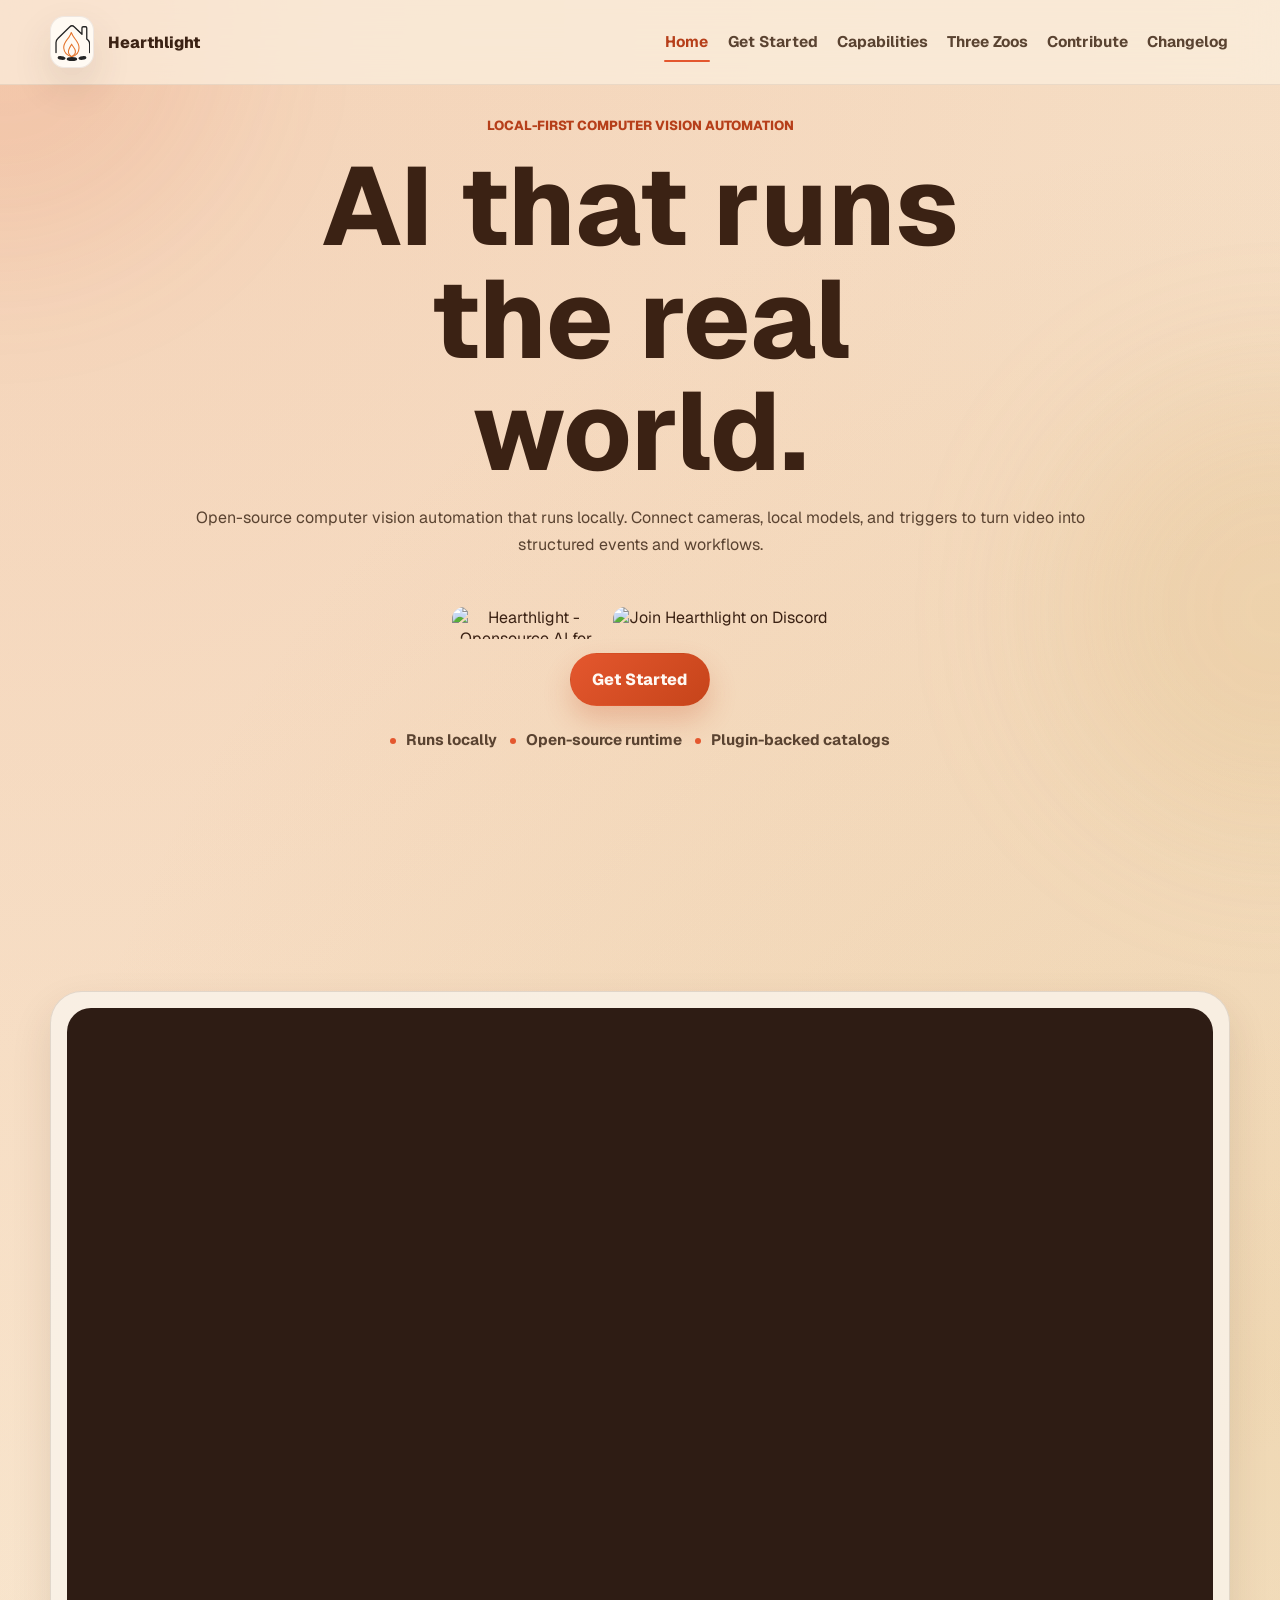
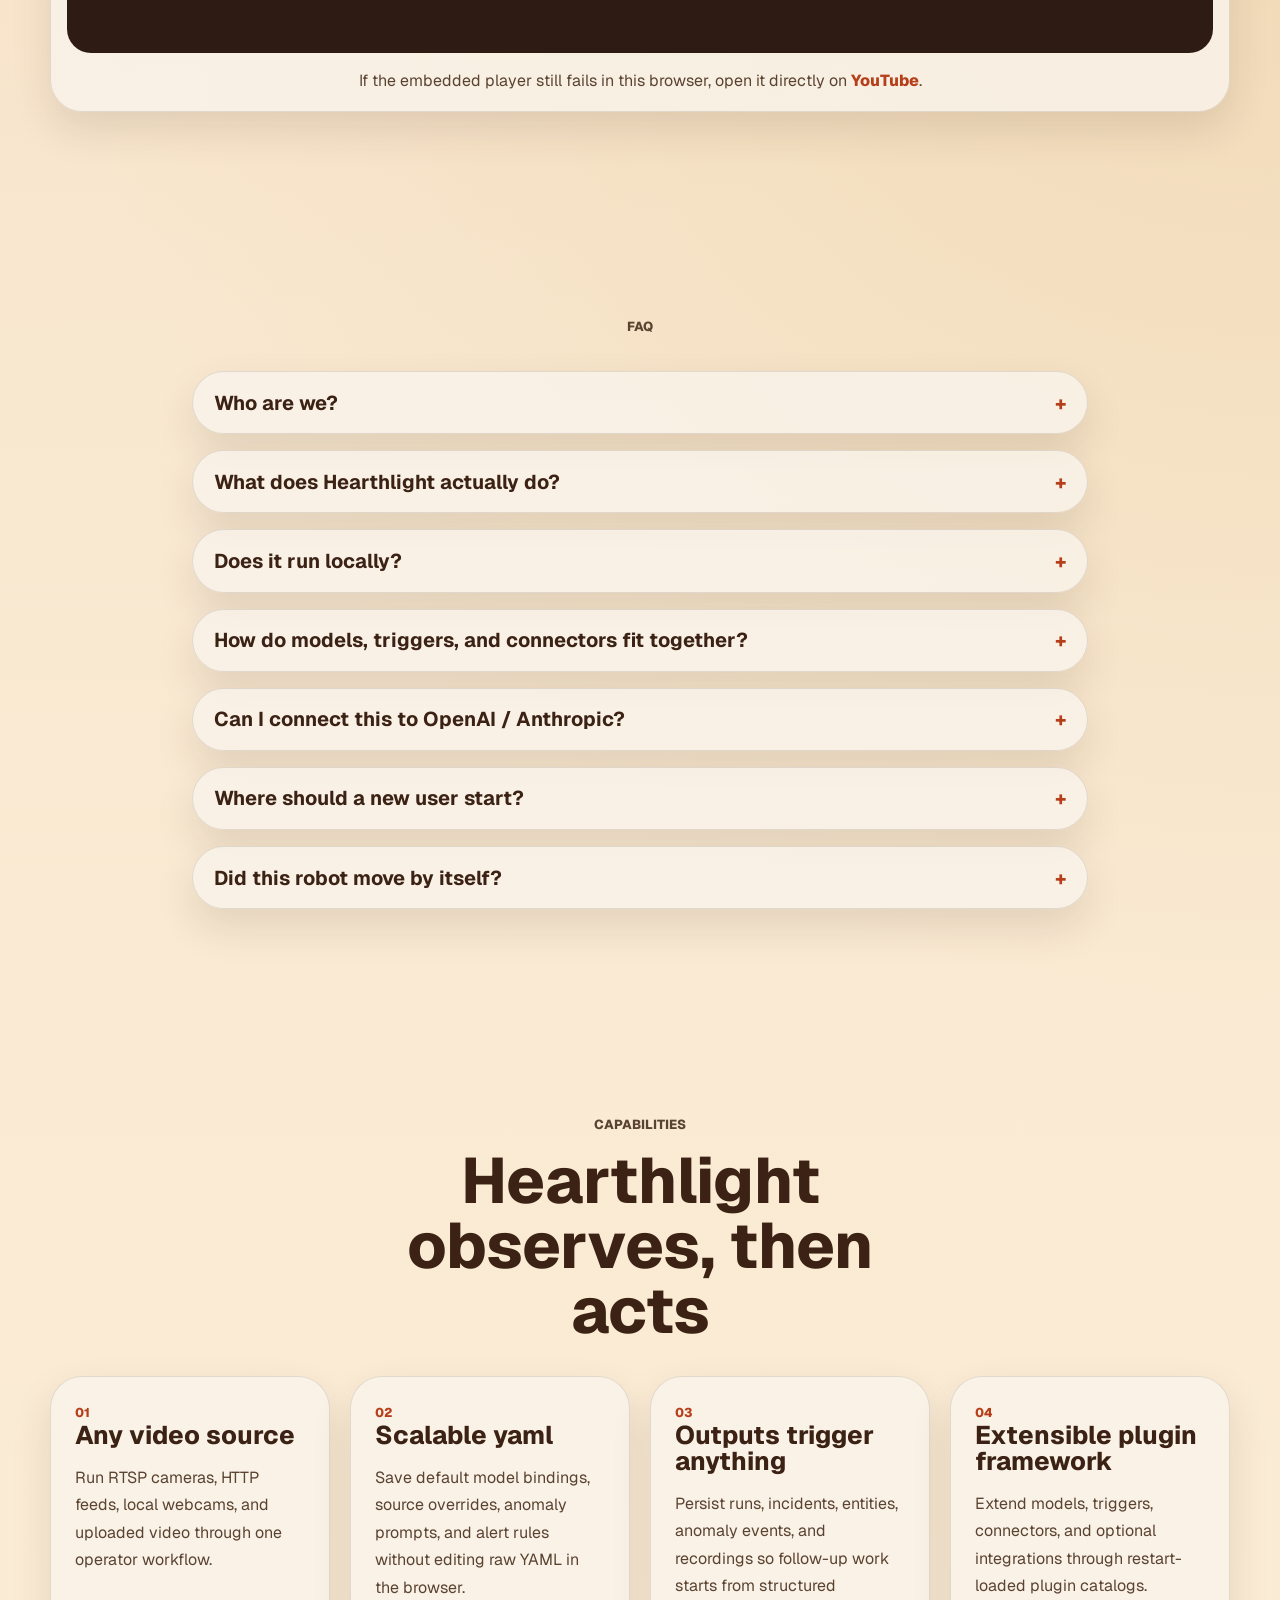
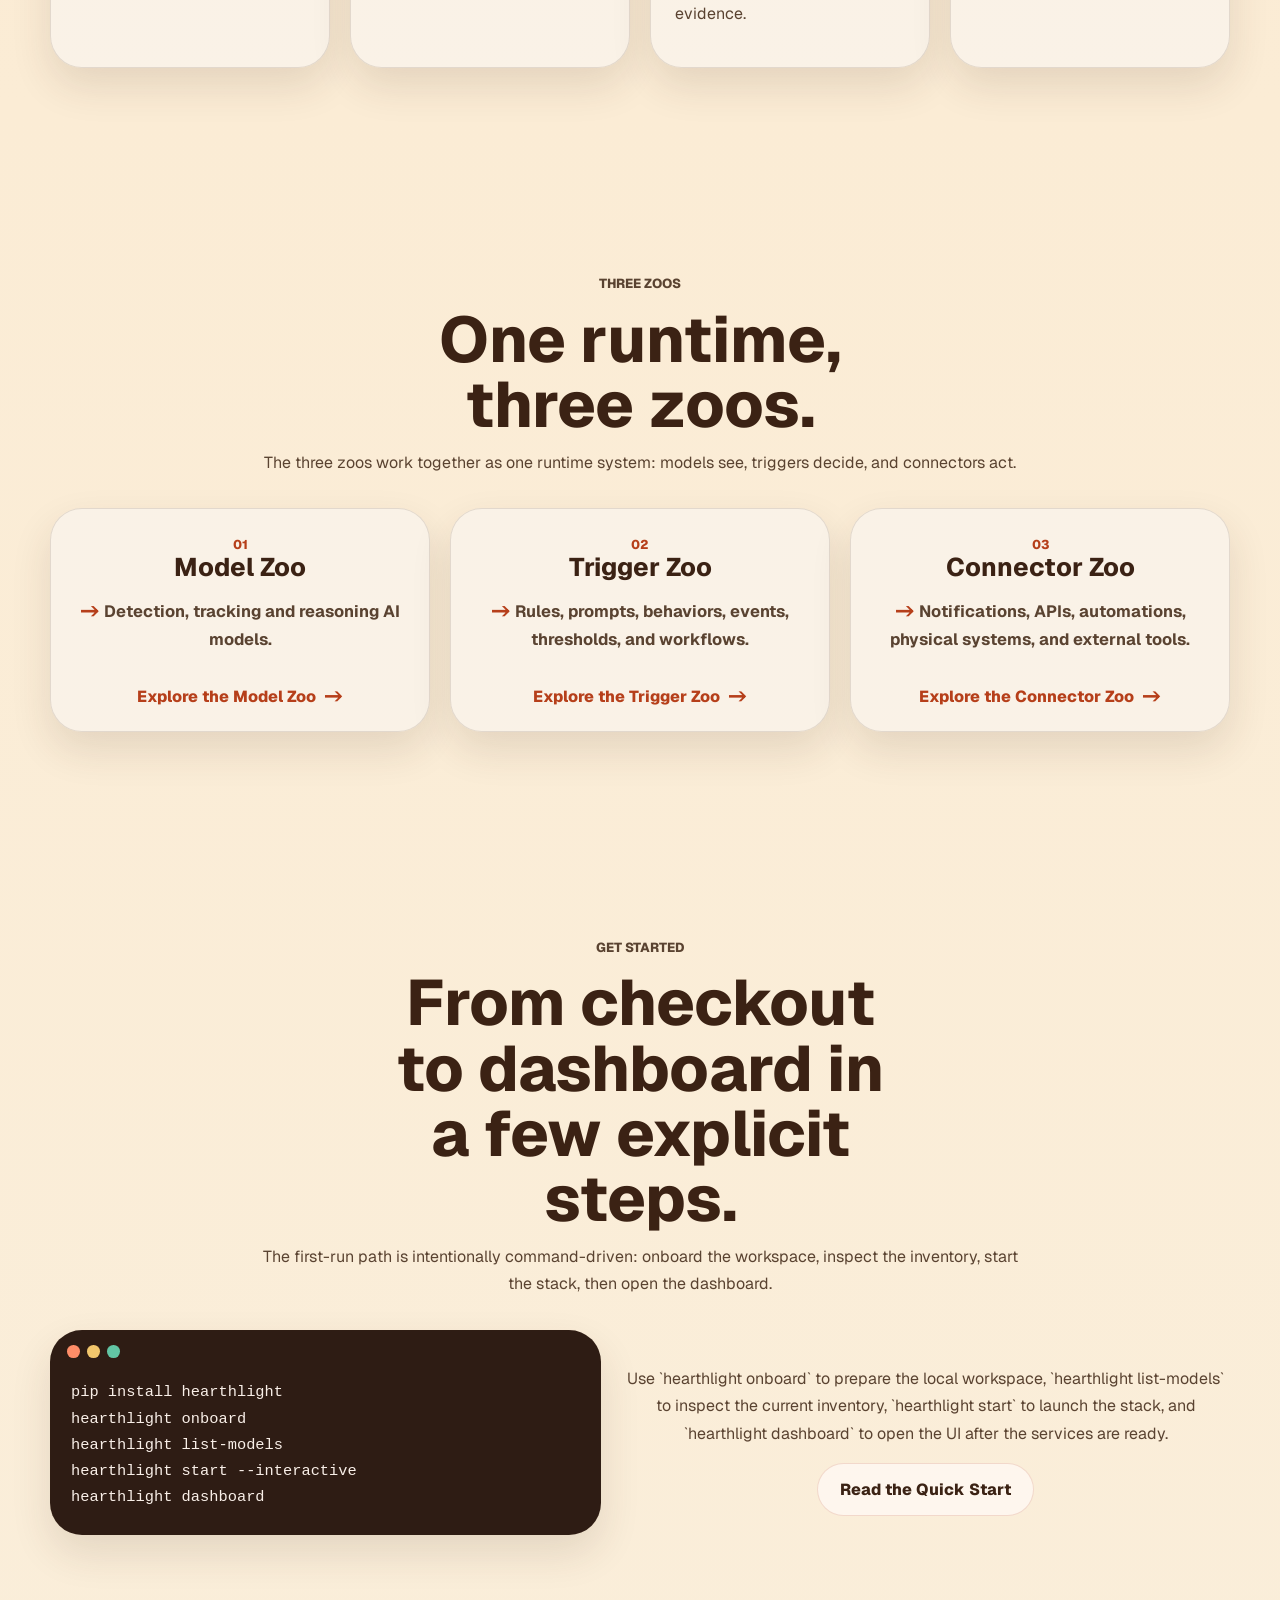
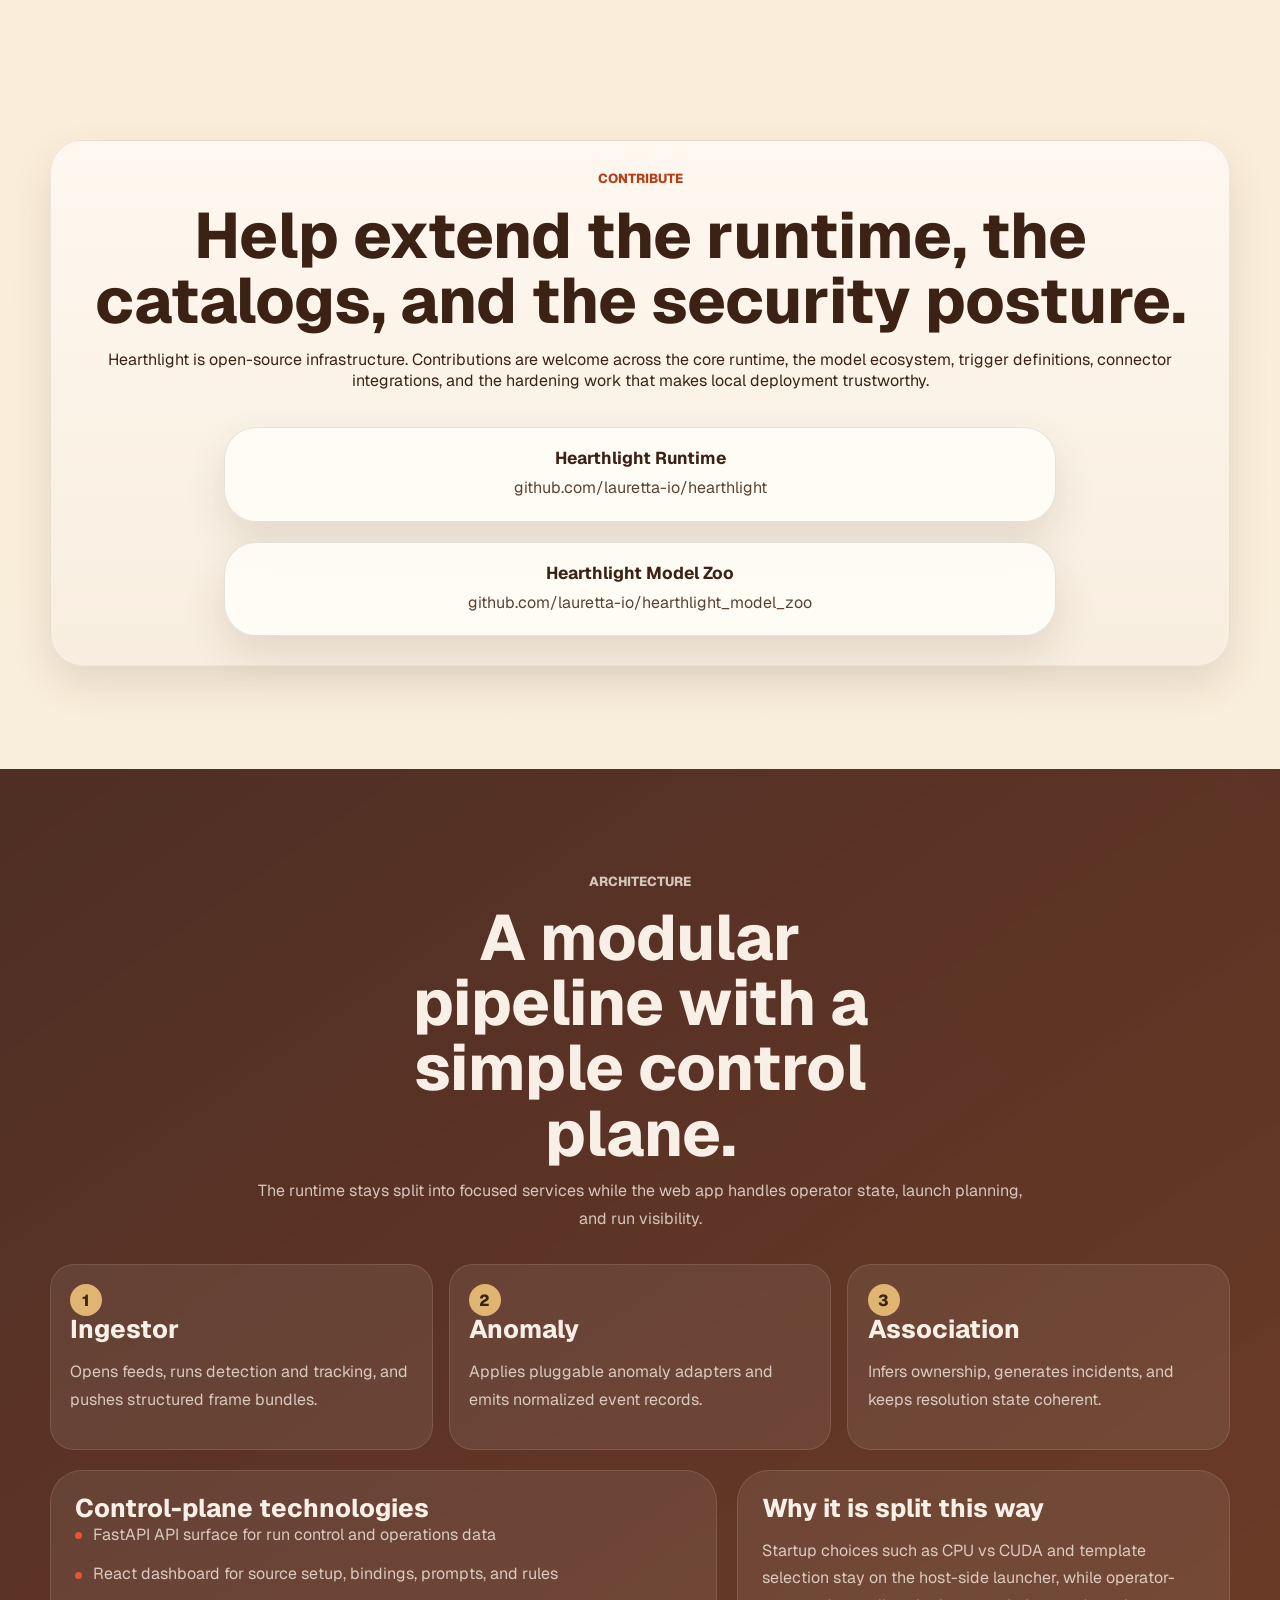
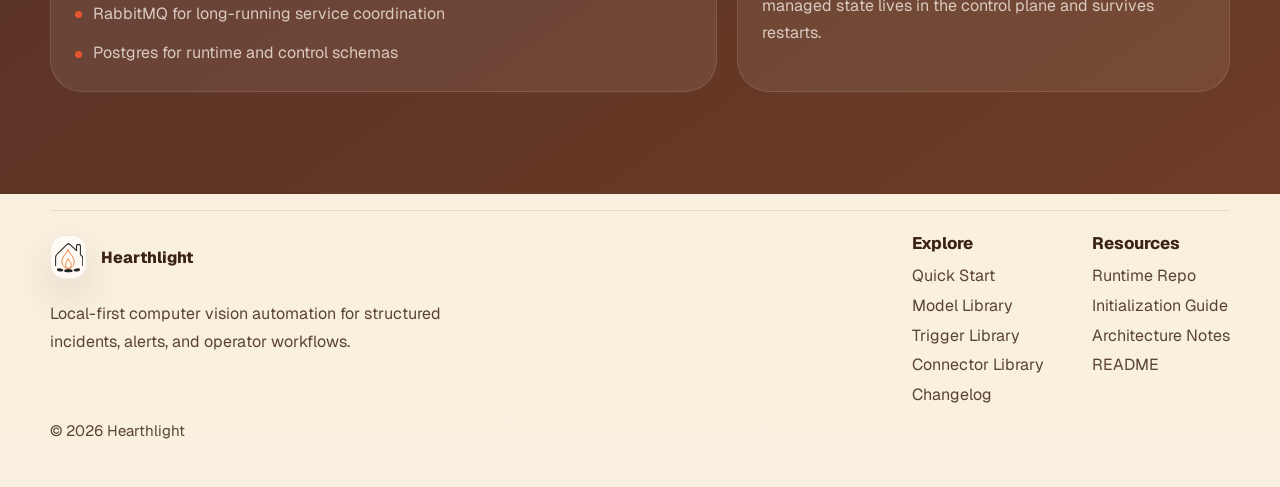
==== commit 6b428892: "Simplify website typography" ====
--- a/site/index.html
+++ b/site/index.html
@@ -12,7 +12,7 @@
     <link rel="preconnect" href="https://fonts.googleapis.com" />
     <link rel="preconnect" href="https://fonts.gstatic.com" crossorigin />
     <link
-      href="https://fonts.googleapis.com/css2?family=Fraunces:opsz,wght@9..144,500;9..144,700&family=Manrope:wght@400;500;600;700;800&display=swap"
+      href="https://fonts.googleapis.com/css2?family=Geist:wght@400;500;600;700;800&display=swap"
       rel="stylesheet"
     />
     <link rel="stylesheet" href="./styles.css" />
--- a/site/styles.css
+++ b/site/styles.css
@@ -30,7 +30,7 @@
 body {
   margin: 0;
   min-width: 320px;
-  font-family: "Manrope", sans-serif;
+  font-family: "Geist", sans-serif;
   color: var(--text-primary);
   background:
     radial-gradient(circle at top left, rgba(228, 87, 46, 0.12), transparent 28%),
@@ -130,7 +130,7 @@
   align-items: center;
   gap: 0.9rem;
   font-weight: 800;
-  letter-spacing: 0.01em;
+  letter-spacing: 0;
 }
 
 .brand img {
@@ -211,7 +211,7 @@
   color: var(--accent-deep);
   font-size: 0.82rem;
   font-weight: 800;
-  letter-spacing: 0.18em;
+  letter-spacing: 0;
   text-transform: uppercase;
 }
 
@@ -219,10 +219,10 @@
 h2,
 h3 {
   margin: 0;
-  font-family: "Fraunces", serif;
-  font-weight: 700;
-  letter-spacing: -0.04em;
-  line-height: 0.98;
+  font-family: "Geist", sans-serif;
+  font-weight: 750;
+  letter-spacing: 0;
+  line-height: 1.02;
 }
 
 h1 {
@@ -392,7 +392,7 @@
   width: fit-content;
   font-size: 0.8rem;
   font-weight: 800;
-  letter-spacing: 0.12em;
+  letter-spacing: 0;
   text-transform: uppercase;
 }
 
@@ -534,7 +534,7 @@
   cursor: pointer;
   list-style: none;
   padding: 1.1rem 1.3rem;
-  font-family: "Fraunces", serif;
+  font-family: "Geist", sans-serif;
   font-size: 1.25rem;
   font-weight: 700;
 }
@@ -547,7 +547,7 @@
   content: "+";
   float: right;
   color: var(--accent-deep);
-  font-family: "Manrope", sans-serif;
+  font-family: "Geist", sans-serif;
   font-size: 1.25rem;
   font-weight: 800;
 }
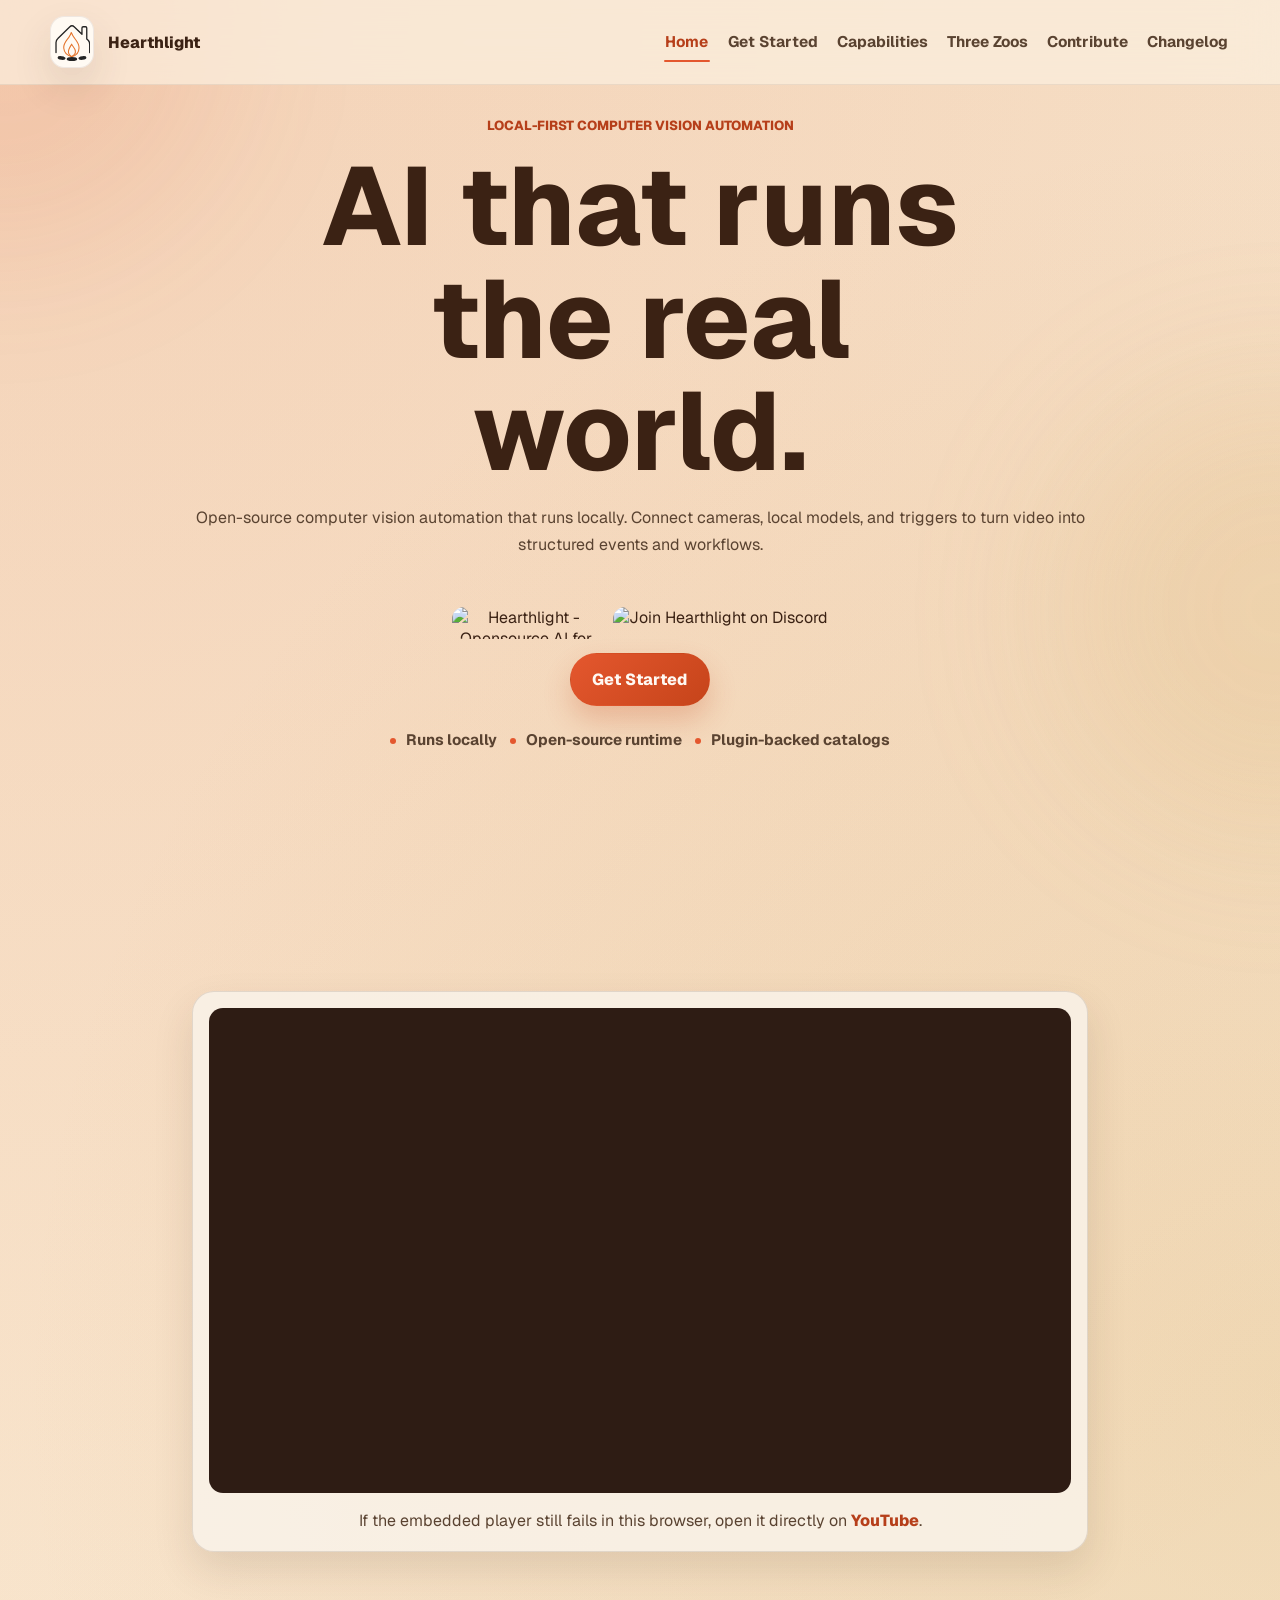
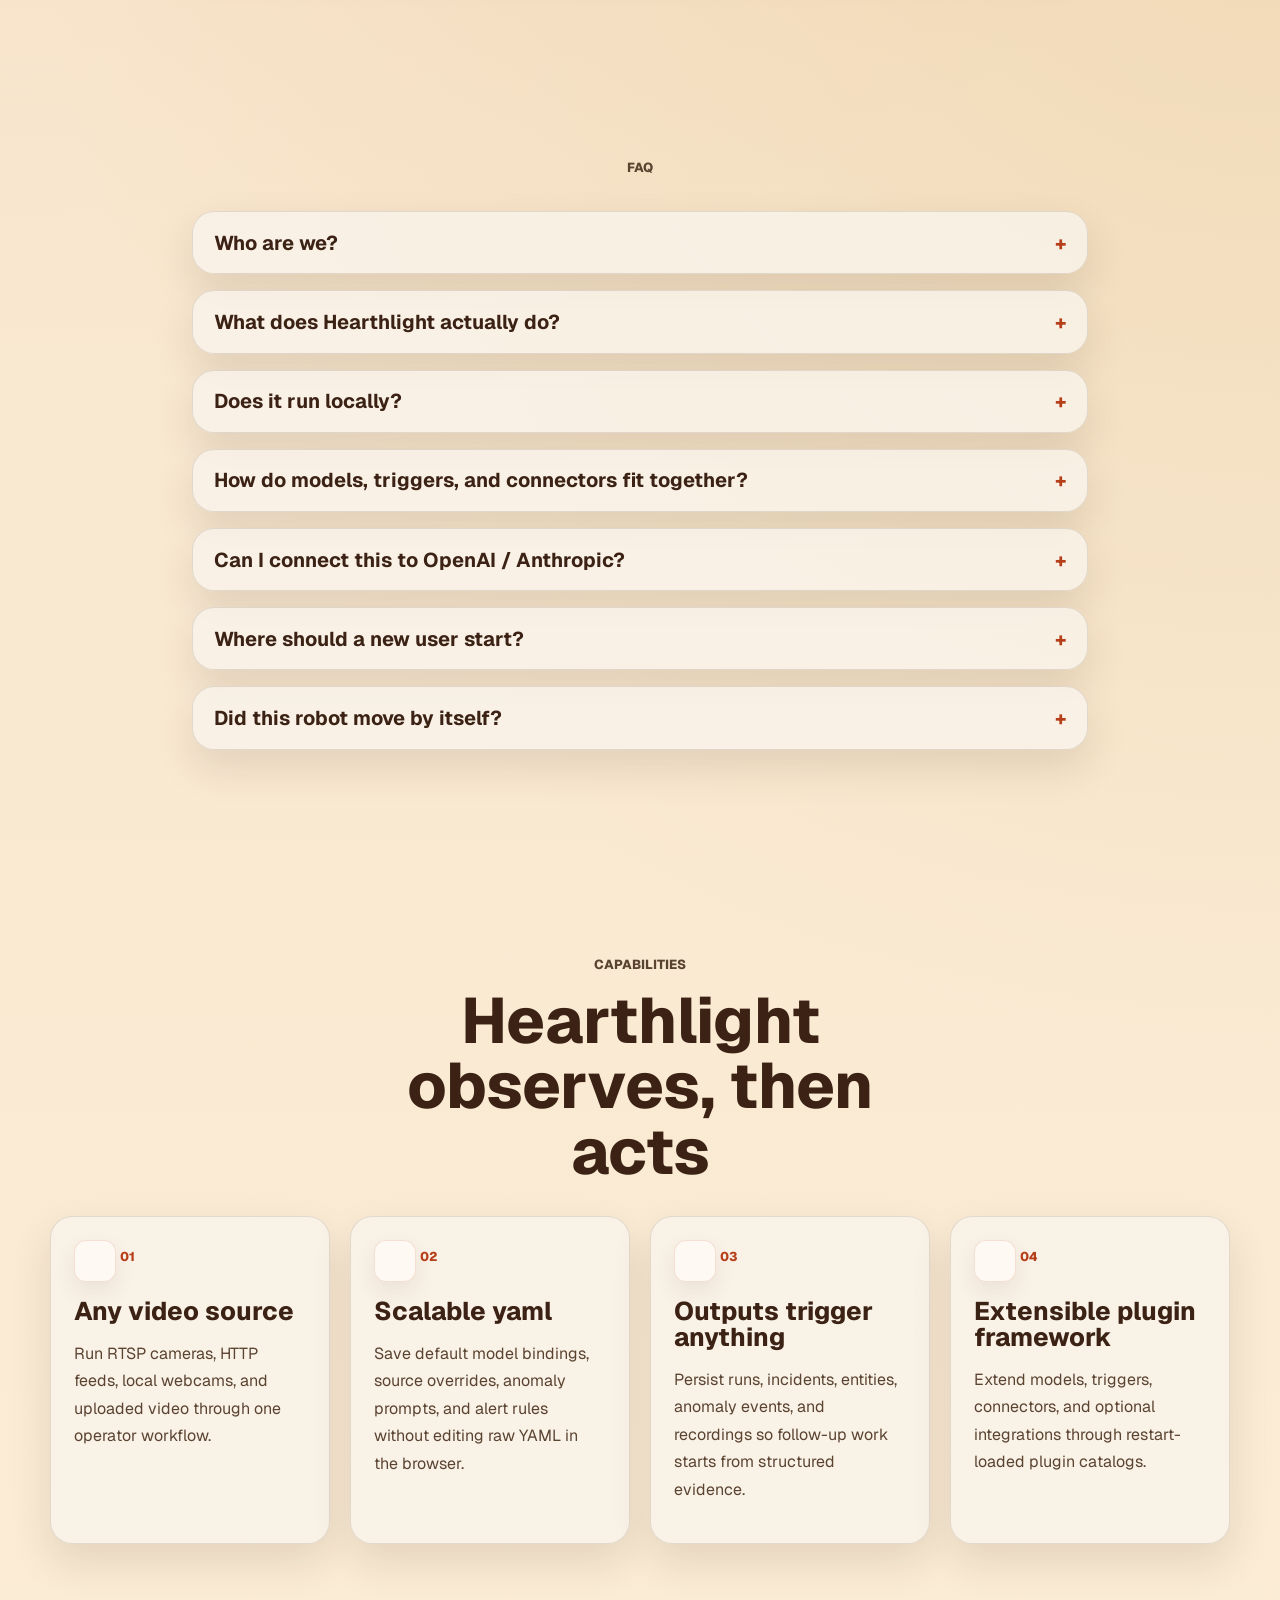
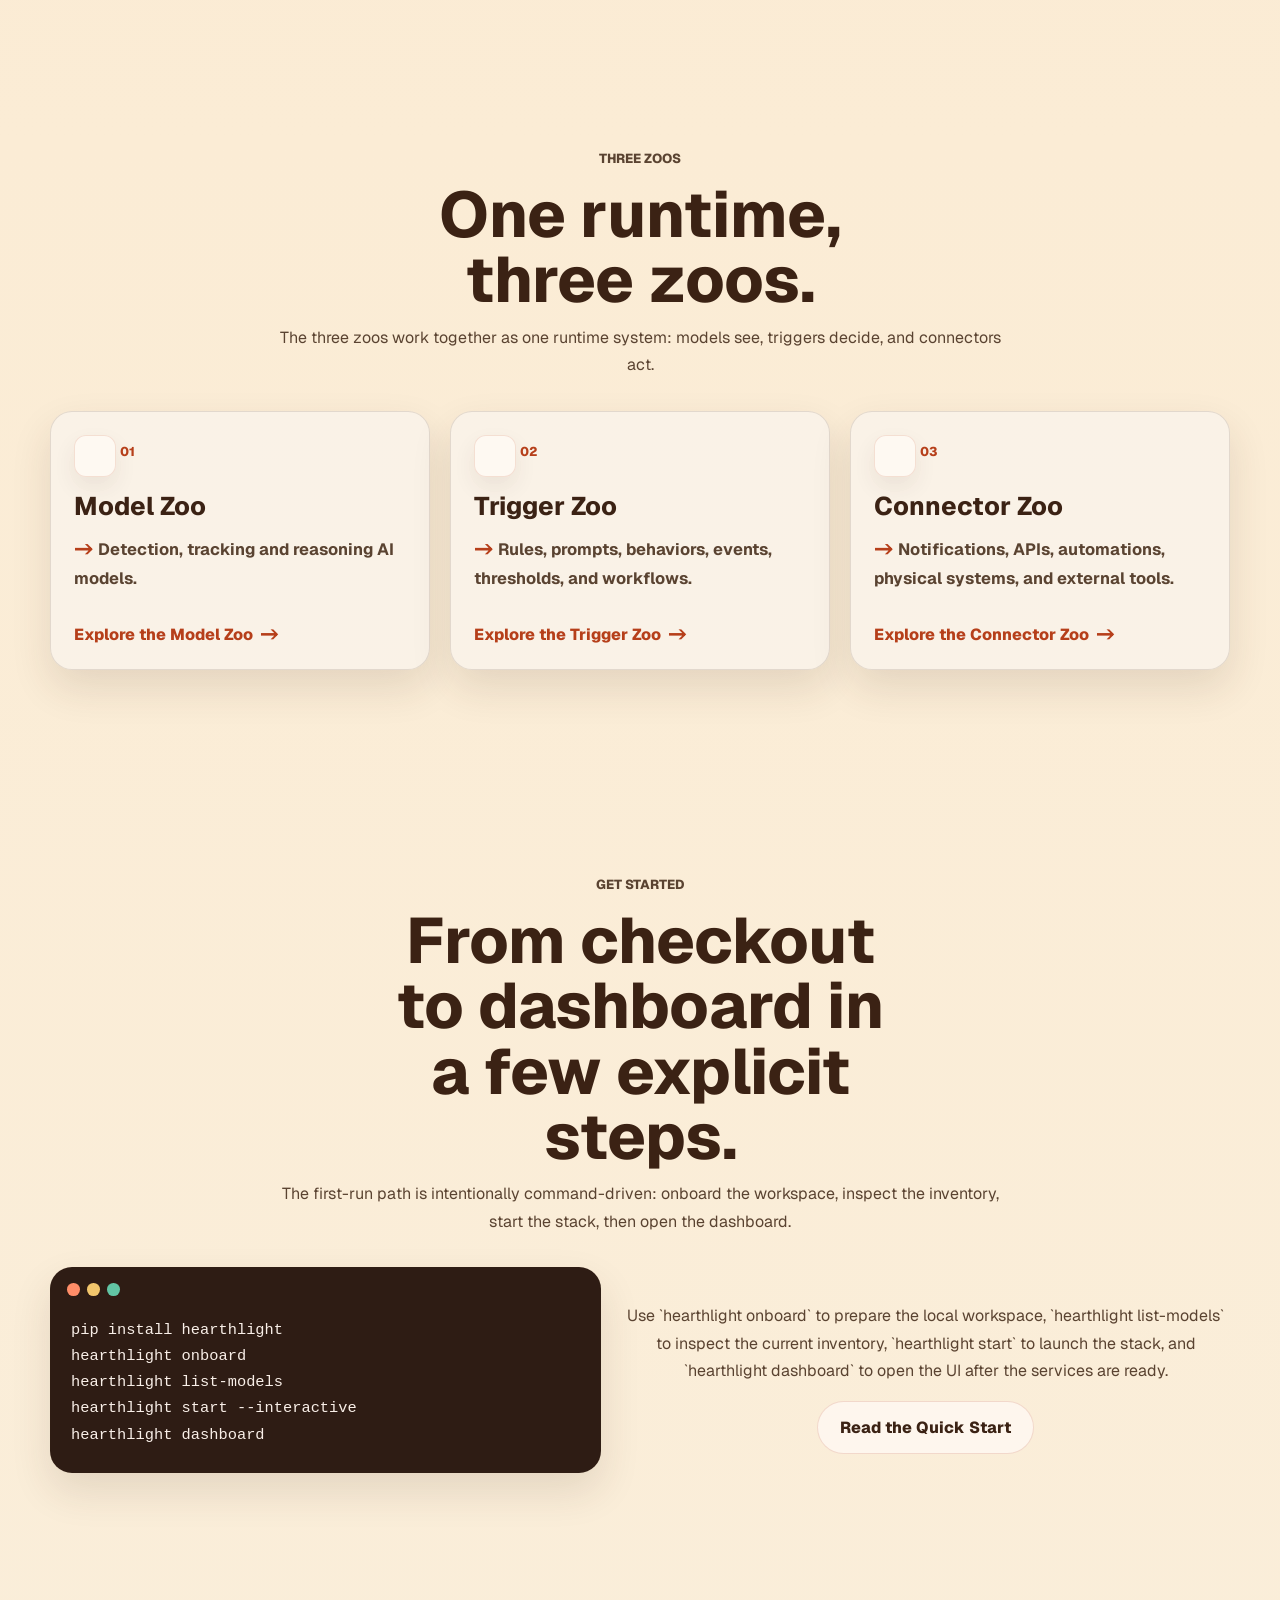
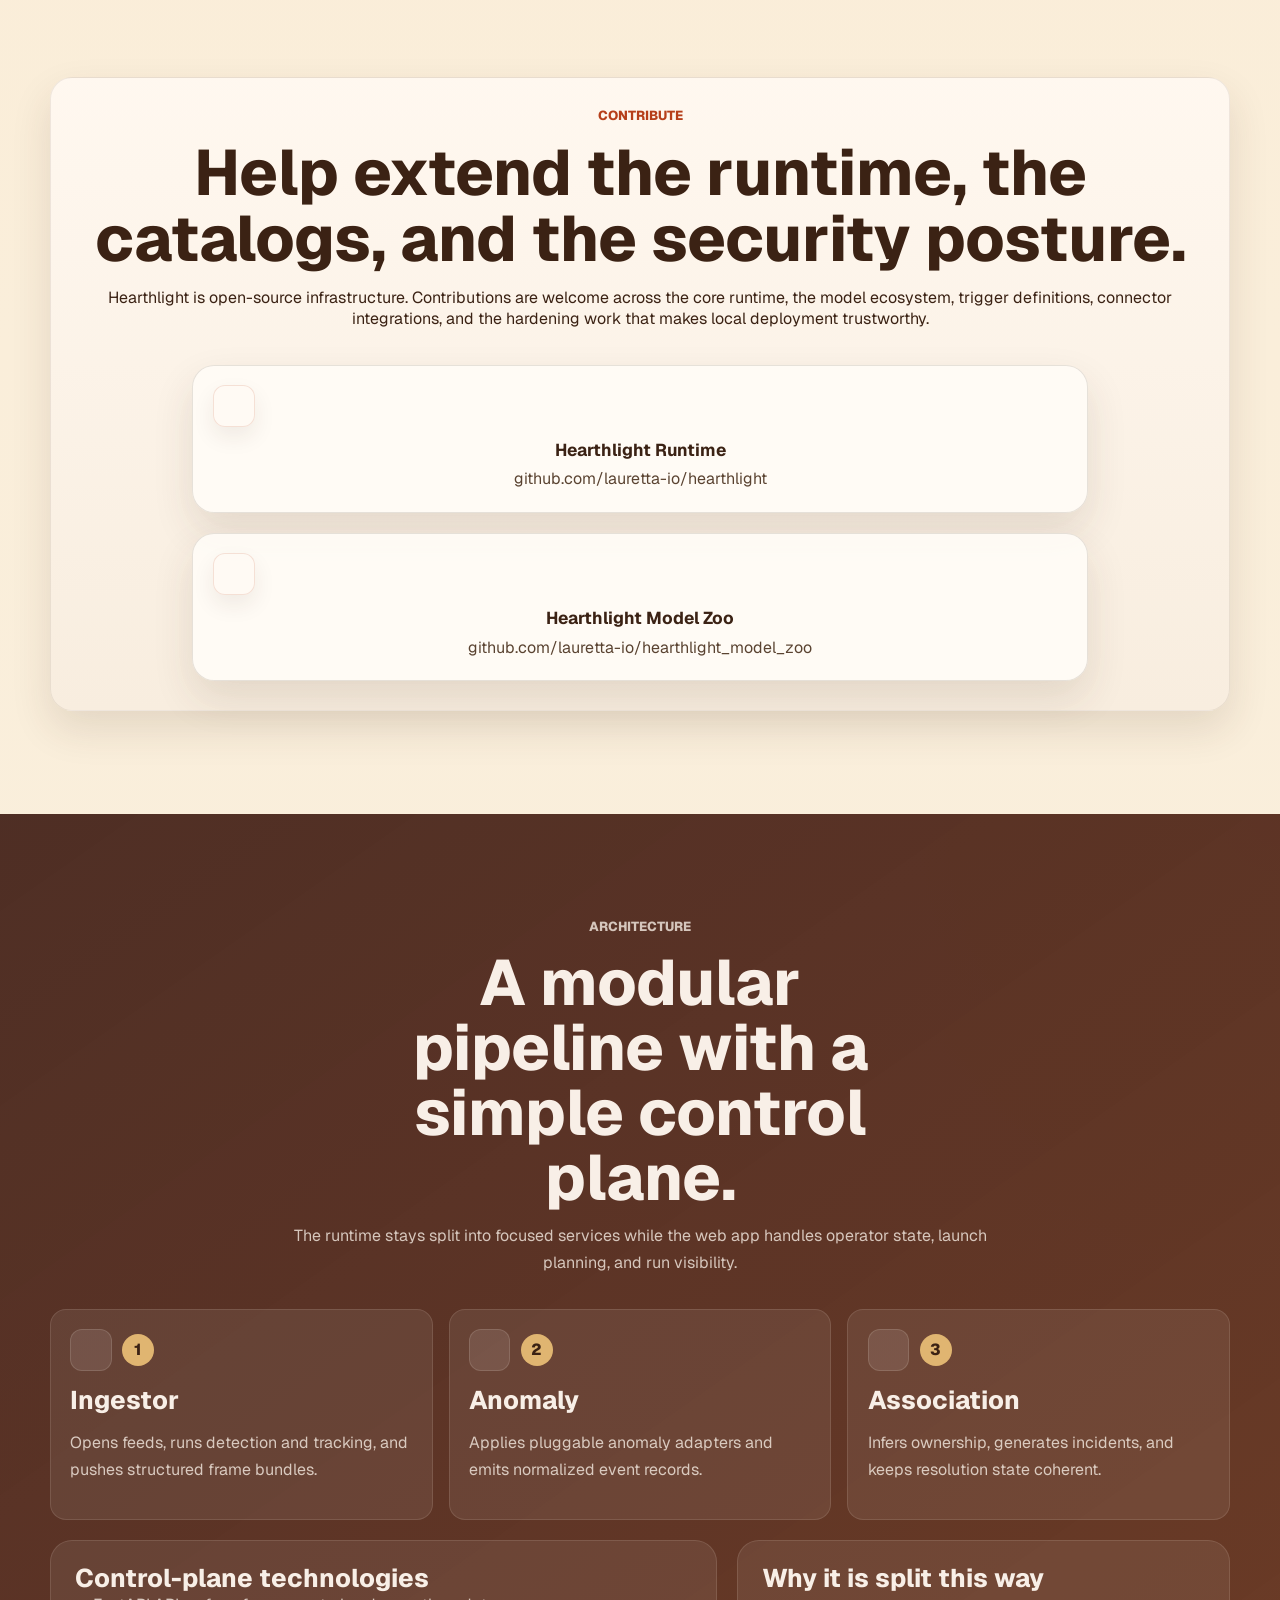
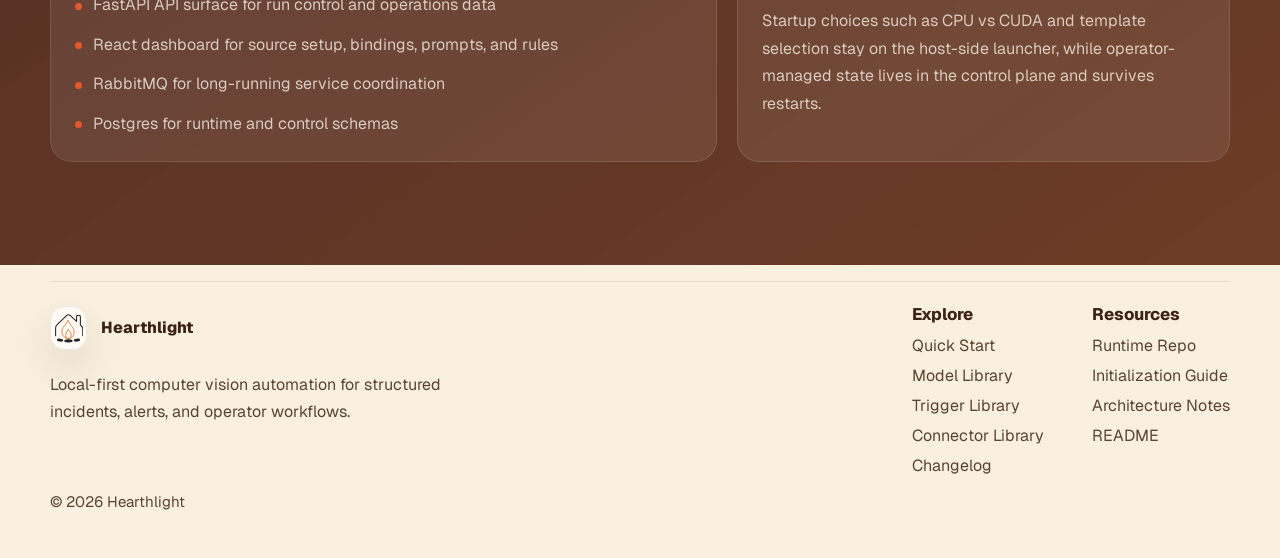
==== commit 78a85eaf: "Modernize responsive card layout" ====
--- a/site/index.html
+++ b/site/index.html
@@ -1,6 +1,13 @@
 <!doctype html>
 <html lang="en">
   <head>
+    <!-- Google Tag Manager -->
+    <script>(function(w,d,s,l,i){w[l]=w[l]||[];w[l].push({'gtm.start':
+    new Date().getTime(),event:'gtm.js'});var f=d.getElementsByTagName(s)[0],
+    j=d.createElement(s),dl=l!='dataLayer'?'&l='+l:'';j.async=true;j.src=
+    'https://www.googletagmanager.com/gtm.js?id='+i+dl;f.parentNode.insertBefore(j,f);
+    })(window,document,'script','dataLayer','GTM-N6F5CQSF');</script>
+    <!-- End Google Tag Manager -->
     <meta charset="UTF-8" />
     <meta name="viewport" content="width=device-width, initial-scale=1.0" />
     <title>Hearthlight | AI That Runs the Real World</title>
@@ -15,10 +22,14 @@
       href="https://fonts.googleapis.com/css2?family=Geist:wght@400;500;600;700;800&display=swap"
       rel="stylesheet"
     />
+    <link rel="stylesheet" href="https://cdn.hugeicons.com/font/hgi-stroke-rounded.css" />
     <link rel="stylesheet" href="./styles.css" />
     <script src="./main.js" defer></script>
   </head>
   <body data-page="home">
+    <!-- Google Tag Manager (noscript) -->
+    <noscript><iframe src="https://www.googletagmanager.com/ns.html?id=GTM-N6F5CQSF" height="0" width="0" style="display:none;visibility:hidden"></iframe></noscript>
+    <!-- End Google Tag Manager (noscript) -->
     <div class="backdrop-orb orb-left"></div>
     <div class="backdrop-orb orb-right"></div>
 
@@ -188,6 +199,7 @@
 
         <div class="card-grid card-grid-four">
           <article class="feature-card reveal">
+            <span class="icon-badge" aria-hidden="true"><i class="hgi-stroke hgi-ai-video"></i></span>
             <span class="feature-kicker">01</span>
             <h3>Any video source</h3>
             <p>
@@ -196,6 +208,7 @@
             </p>
           </article>
           <article class="feature-card reveal">
+            <span class="icon-badge" aria-hidden="true"><i class="hgi-stroke hgi-source-code"></i></span>
             <span class="feature-kicker">02</span>
             <h3>Scalable yaml</h3>
             <p>
@@ -204,6 +217,7 @@
             </p>
           </article>
           <article class="feature-card reveal">
+            <span class="icon-badge" aria-hidden="true"><i class="hgi-stroke hgi-zap"></i></span>
             <span class="feature-kicker">03</span>
             <h3>Outputs trigger anything</h3>
             <p>
@@ -212,6 +226,7 @@
             </p>
           </article>
           <article class="feature-card reveal">
+            <span class="icon-badge" aria-hidden="true"><i class="hgi-stroke hgi-workflow-square-01"></i></span>
             <span class="feature-kicker">04</span>
             <h3>Extensible plugin framework</h3>
             <p>
@@ -237,6 +252,7 @@
 
         <div class="card-grid card-grid-three">
           <article class="zoo-card reveal">
+            <span class="icon-badge" aria-hidden="true"><i class="hgi-stroke hgi-ai-brain-01"></i></span>
             <span class="badge-number">01</span>
             <h3>Model Zoo</h3>
             <p class="zoo-flow">
@@ -245,6 +261,7 @@
             <a class="link-arrow" href="./model-library/">Explore the Model Zoo</a>
           </article>
           <article class="zoo-card reveal">
+            <span class="icon-badge" aria-hidden="true"><i class="hgi-stroke hgi-zap"></i></span>
             <span class="badge-number">02</span>
             <h3>Trigger Zoo</h3>
             <p class="zoo-flow">
@@ -254,6 +271,7 @@
             <a class="link-arrow" href="./trigger-library/">Explore the Trigger Zoo</a>
           </article>
           <article class="zoo-card reveal">
+            <span class="icon-badge" aria-hidden="true"><i class="hgi-stroke hgi-api"></i></span>
             <span class="badge-number">03</span>
             <h3>Connector Zoo</h3>
             <p class="zoo-flow">
@@ -317,6 +335,7 @@
               target="_blank"
               rel="noreferrer"
             >
+              <span class="icon-badge" aria-hidden="true"><i class="hgi-stroke hgi-github"></i></span>
               <strong>Hearthlight Runtime</strong>
               <span>github.com/lauretta-io/hearthlight</span>
             </a>
@@ -326,6 +345,7 @@
               target="_blank"
               rel="noreferrer"
             >
+              <span class="icon-badge" aria-hidden="true"><i class="hgi-stroke hgi-ai-brain-01"></i></span>
               <strong>Hearthlight Model Zoo</strong>
               <span>github.com/lauretta-io/hearthlight_model_zoo</span>
             </a>
@@ -346,17 +366,26 @@
 
           <div class="pipeline-grid reveal">
             <article class="pipeline-card">
-              <span>1</span>
+              <div class="pipeline-card-header">
+                <span class="icon-badge" aria-hidden="true"><i class="hgi-stroke hgi-video-01"></i></span>
+                <span>1</span>
+              </div>
               <h3>Ingestor</h3>
               <p>Opens feeds, runs detection and tracking, and pushes structured frame bundles.</p>
             </article>
             <article class="pipeline-card">
-              <span>2</span>
+              <div class="pipeline-card-header">
+                <span class="icon-badge" aria-hidden="true"><i class="hgi-stroke hgi-analytics-01"></i></span>
+                <span>2</span>
+              </div>
               <h3>Anomaly</h3>
               <p>Applies pluggable anomaly adapters and emits normalized event records.</p>
             </article>
             <article class="pipeline-card">
-              <span>3</span>
+              <div class="pipeline-card-header">
+                <span class="icon-badge" aria-hidden="true"><i class="hgi-stroke hgi-workflow-square-01"></i></span>
+                <span>3</span>
+              </div>
               <h3>Association</h3>
               <p>Infers ownership, generates incidents, and keeps resolution state coherent.</p>
             </article>
--- a/site/styles.css
+++ b/site/styles.css
@@ -13,9 +13,12 @@
   --line: rgba(59, 34, 20, 0.12);
   --shadow-soft: 0 18px 40px rgba(67, 40, 23, 0.12);
   --shadow-card: 0 10px 24px rgba(54, 31, 18, 0.08);
-  --radius-xl: 32px;
-  --radius-lg: 24px;
-  --radius-md: 18px;
+  --page-max: 1180px;
+  --content-max: 56rem;
+  --copy-max: 46rem;
+  --radius-xl: 22px;
+  --radius-lg: 16px;
+  --radius-md: 12px;
   --header-offset: 92px;
 }
 
@@ -100,7 +103,7 @@
 }
 
 .shell {
-  width: min(1180px, calc(100% - 2rem));
+  width: min(var(--page-max), calc(100% - clamp(1.25rem, 4vw, 3rem)));
   margin: 0 auto;
 }
 
@@ -201,7 +204,7 @@
 .hero-copy {
   display: grid;
   justify-items: center;
-  max-width: 56rem;
+  max-width: var(--content-max);
   margin: 0 auto;
   text-align: center;
 }
@@ -382,6 +385,25 @@
   box-shadow: var(--shadow-soft);
 }
 
+.icon-badge {
+  display: inline-flex;
+  align-items: center;
+  justify-content: center;
+  width: 2.6rem;
+  height: 2.6rem;
+  margin-bottom: 1rem;
+  border: 1px solid rgba(182, 63, 26, 0.14);
+  border-radius: var(--radius-md);
+  color: var(--accent-deep);
+  background: rgba(255, 250, 245, 0.78);
+  font-size: 1.35rem;
+  box-shadow: 0 10px 22px rgba(67, 40, 23, 0.08);
+}
+
+.icon-badge i {
+  line-height: 1;
+}
+
 .metric-label,
 .feature-kicker,
 .badge-number,
@@ -452,16 +474,17 @@
 }
 
 .section-intro p {
-  max-width: 48rem;
+  max-width: var(--copy-max);
   margin: 0 auto;
 }
 
+.card-grid,
 .card-grid-three {
-  grid-template-columns: repeat(3, minmax(0, 1fr));
+  grid-template-columns: repeat(auto-fit, minmax(min(100%, 17rem), 1fr));
 }
 
 .card-grid-four {
-  grid-template-columns: repeat(4, minmax(0, 1fr));
+  grid-template-columns: repeat(auto-fit, minmax(min(100%, 15.5rem), 1fr));
 }
 
 .feature-card,
@@ -469,7 +492,7 @@
 .detail-card,
 .support-card,
 .callout {
-  padding: 1.5rem;
+  padding: clamp(1.1rem, 2vw, 1.45rem);
   background: var(--surface);
 }
 
@@ -483,6 +506,8 @@
 
 .video-card {
   padding: 1rem;
+  max-width: var(--content-max);
+  margin: 0 auto;
 }
 
 .video-embed-shell {
@@ -517,7 +542,7 @@
 .faq-list {
   display: grid;
   gap: 1rem;
-  max-width: 56rem;
+  max-width: var(--content-max);
   margin: 0 auto;
 }
 
@@ -563,10 +588,6 @@
   line-height: 1.72;
 }
 
-.zoo-card {
-  text-align: center;
-}
-
 .zoo-flow {
   font-size: 1.03rem;
   font-weight: 700;
@@ -607,7 +628,7 @@
 
 .pipeline-grid {
   display: grid;
-  grid-template-columns: repeat(3, minmax(0, 1fr));
+  grid-template-columns: repeat(auto-fit, minmax(min(100%, 18rem), 1fr));
   gap: 1rem;
   margin-bottom: 1.25rem;
 }
@@ -619,7 +640,7 @@
   box-shadow: none;
 }
 
-.pipeline-card span {
+.pipeline-card span:not(.icon-badge) {
   display: inline-flex;
   width: 2rem;
   height: 2rem;
@@ -629,6 +650,21 @@
   color: var(--text-primary);
   background: #e0b571;
   font-weight: 800;
+}
+
+.pipeline-card .icon-badge {
+  margin-right: 0.65rem;
+  margin-bottom: 0;
+  color: #f7e7d3;
+  background: rgba(255, 246, 238, 0.1);
+  border-color: rgba(248, 239, 231, 0.14);
+  box-shadow: none;
+}
+
+.pipeline-card-header {
+  display: flex;
+  align-items: center;
+  margin-bottom: 1rem;
 }
 
 .split-panels {
@@ -732,7 +768,7 @@
 
 .repo-list {
   grid-template-columns: 1fr;
-  max-width: 52rem;
+  max-width: var(--content-max);
   width: 100%;
   margin: 0 auto;
 }
@@ -742,6 +778,10 @@
   gap: 0.3rem;
   padding: 1.2rem 1.25rem;
   background: rgba(255, 252, 247, 0.9);
+}
+
+.repo-card .icon-badge {
+  margin-bottom: 0.45rem;
 }
 
 .repo-card strong {
@@ -821,7 +861,7 @@
 }
 
 .detail-grid {
-  grid-template-columns: repeat(2, minmax(0, 1fr));
+  grid-template-columns: repeat(auto-fit, minmax(min(100%, 21rem), 1fr));
 }
 
 .detail-card h3,
@@ -834,7 +874,7 @@
 .resource-grid,
 .release-grid {
   display: grid;
-  grid-template-columns: repeat(2, minmax(0, 1fr));
+  grid-template-columns: repeat(auto-fit, minmax(min(100%, 21rem), 1fr));
   gap: 1.25rem;
 }
 
@@ -896,7 +936,7 @@
 }
 
 .release-card > p {
-  max-width: 52rem;
+  max-width: var(--content-max);
   margin: 0 auto 1rem;
   color: var(--text-secondary);
   text-align: center;
@@ -904,7 +944,7 @@
 }
 
 .release-list {
-  max-width: 54rem;
+  max-width: var(--content-max);
   margin: 0 auto;
   padding: 0;
   list-style: none;
@@ -986,19 +1026,7 @@
   .contribute-panel,
   .quickstart-preview,
   .video-card,
-  .split-panels,
-  .detail-grid,
-  .command-grid,
-  .resource-grid {
-    grid-template-columns: 1fr;
-  }
-
-  .card-grid-four {
-    grid-template-columns: repeat(2, minmax(0, 1fr));
-  }
-
-  .card-grid-three,
-  .pipeline-grid {
+  .split-panels {
     grid-template-columns: 1fr;
   }
 
@@ -1006,6 +1034,17 @@
   .detail-hero h1,
   .section-intro h2 {
     max-width: none;
+  }
+}
+
+@media (max-width: 920px) {
+  .card-grid-four {
+    grid-template-columns: repeat(2, minmax(0, 1fr));
+  }
+
+  .card-grid-three,
+  .pipeline-grid {
+    grid-template-columns: 1fr;
   }
 }
 
@@ -1040,9 +1079,7 @@
       opacity 180ms ease;
   }
 
-  .metric-grid,
-  .card-grid-four,
-  .card-grid-three {
+  .metric-grid {
     grid-template-columns: 1fr;
   }
 
@@ -1058,11 +1095,15 @@
   }
 
   .shell {
-    width: min(100% - 1.25rem, 1180px);
+    width: min(100% - 1.25rem, var(--page-max));
   }
 
   .button {
     width: 100%;
+  }
+
+  .card-grid-four {
+    grid-template-columns: 1fr;
   }
 
   .hero-actions,
@@ -1083,6 +1124,6 @@
   .dark-panel,
   .repo-card,
   .contribute-panel {
-    border-radius: 24px;
-  }
-}
+    border-radius: var(--radius-lg);
+  }
+}
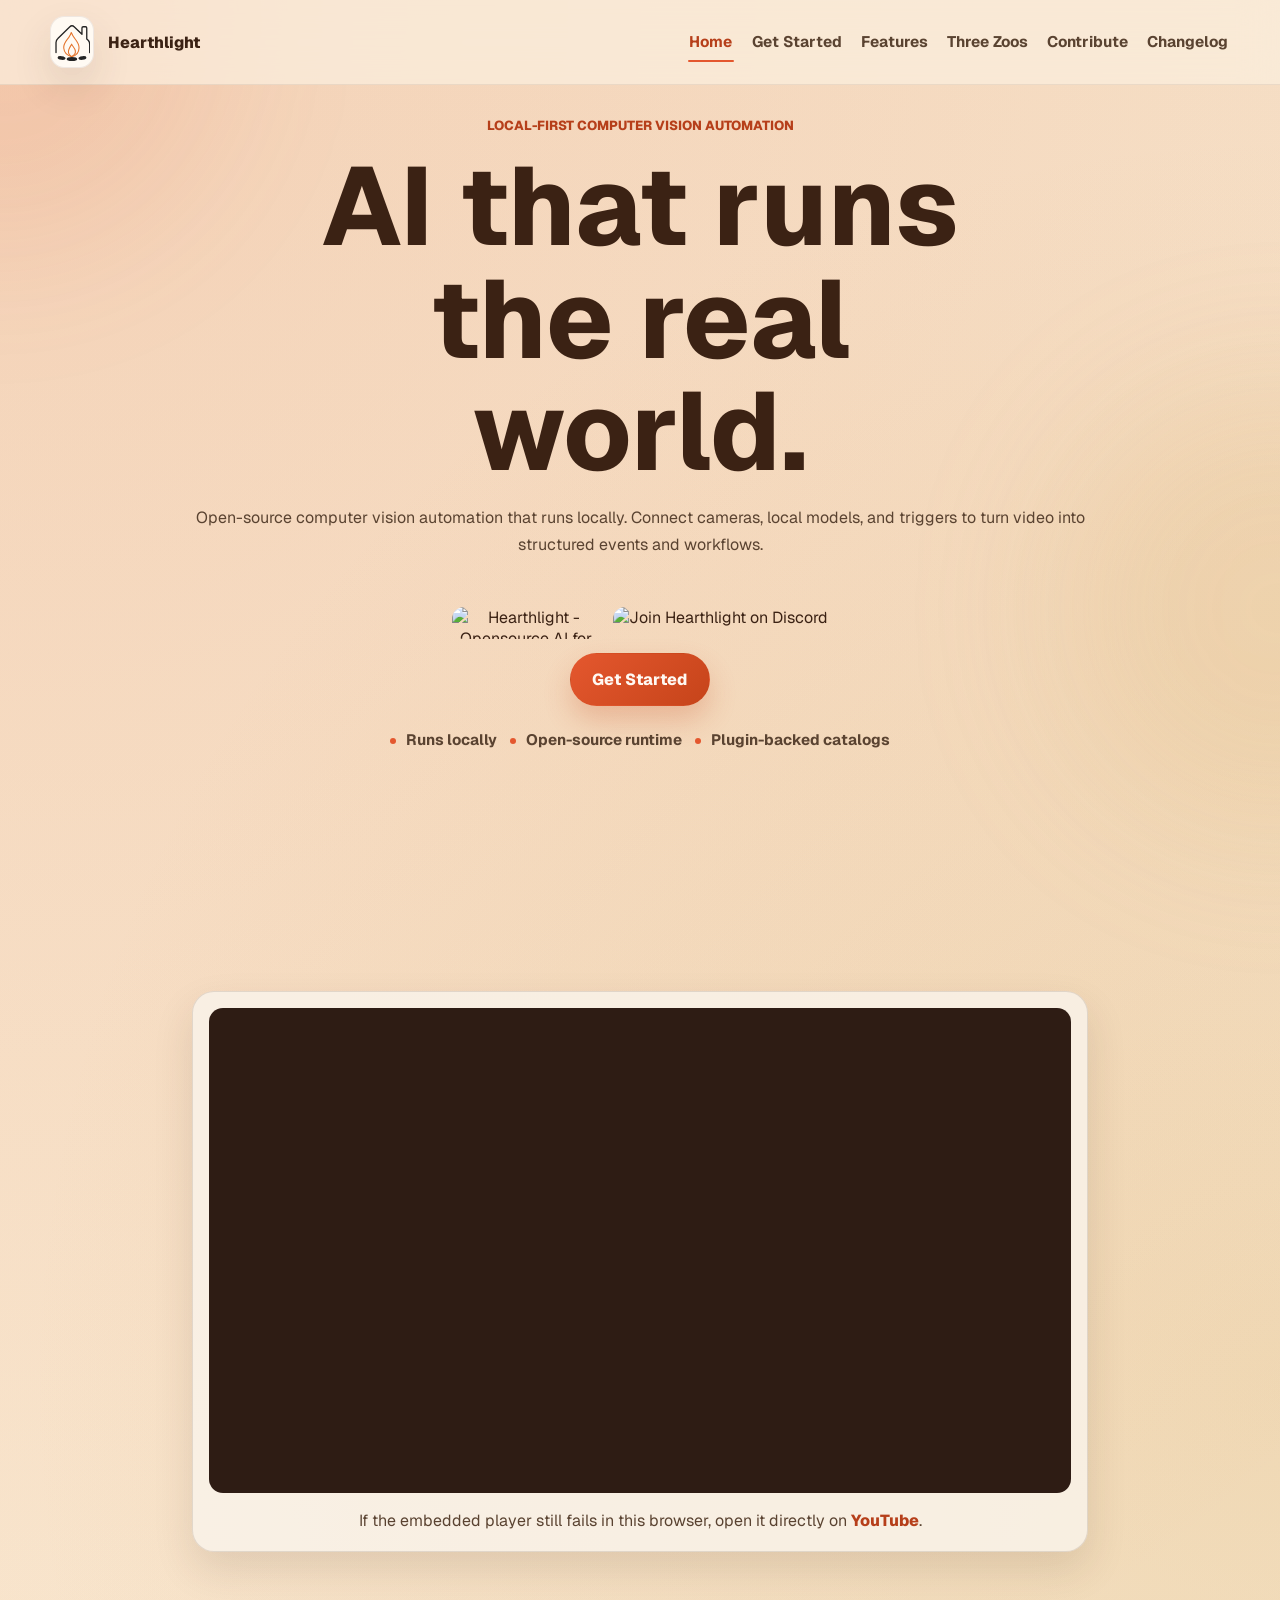
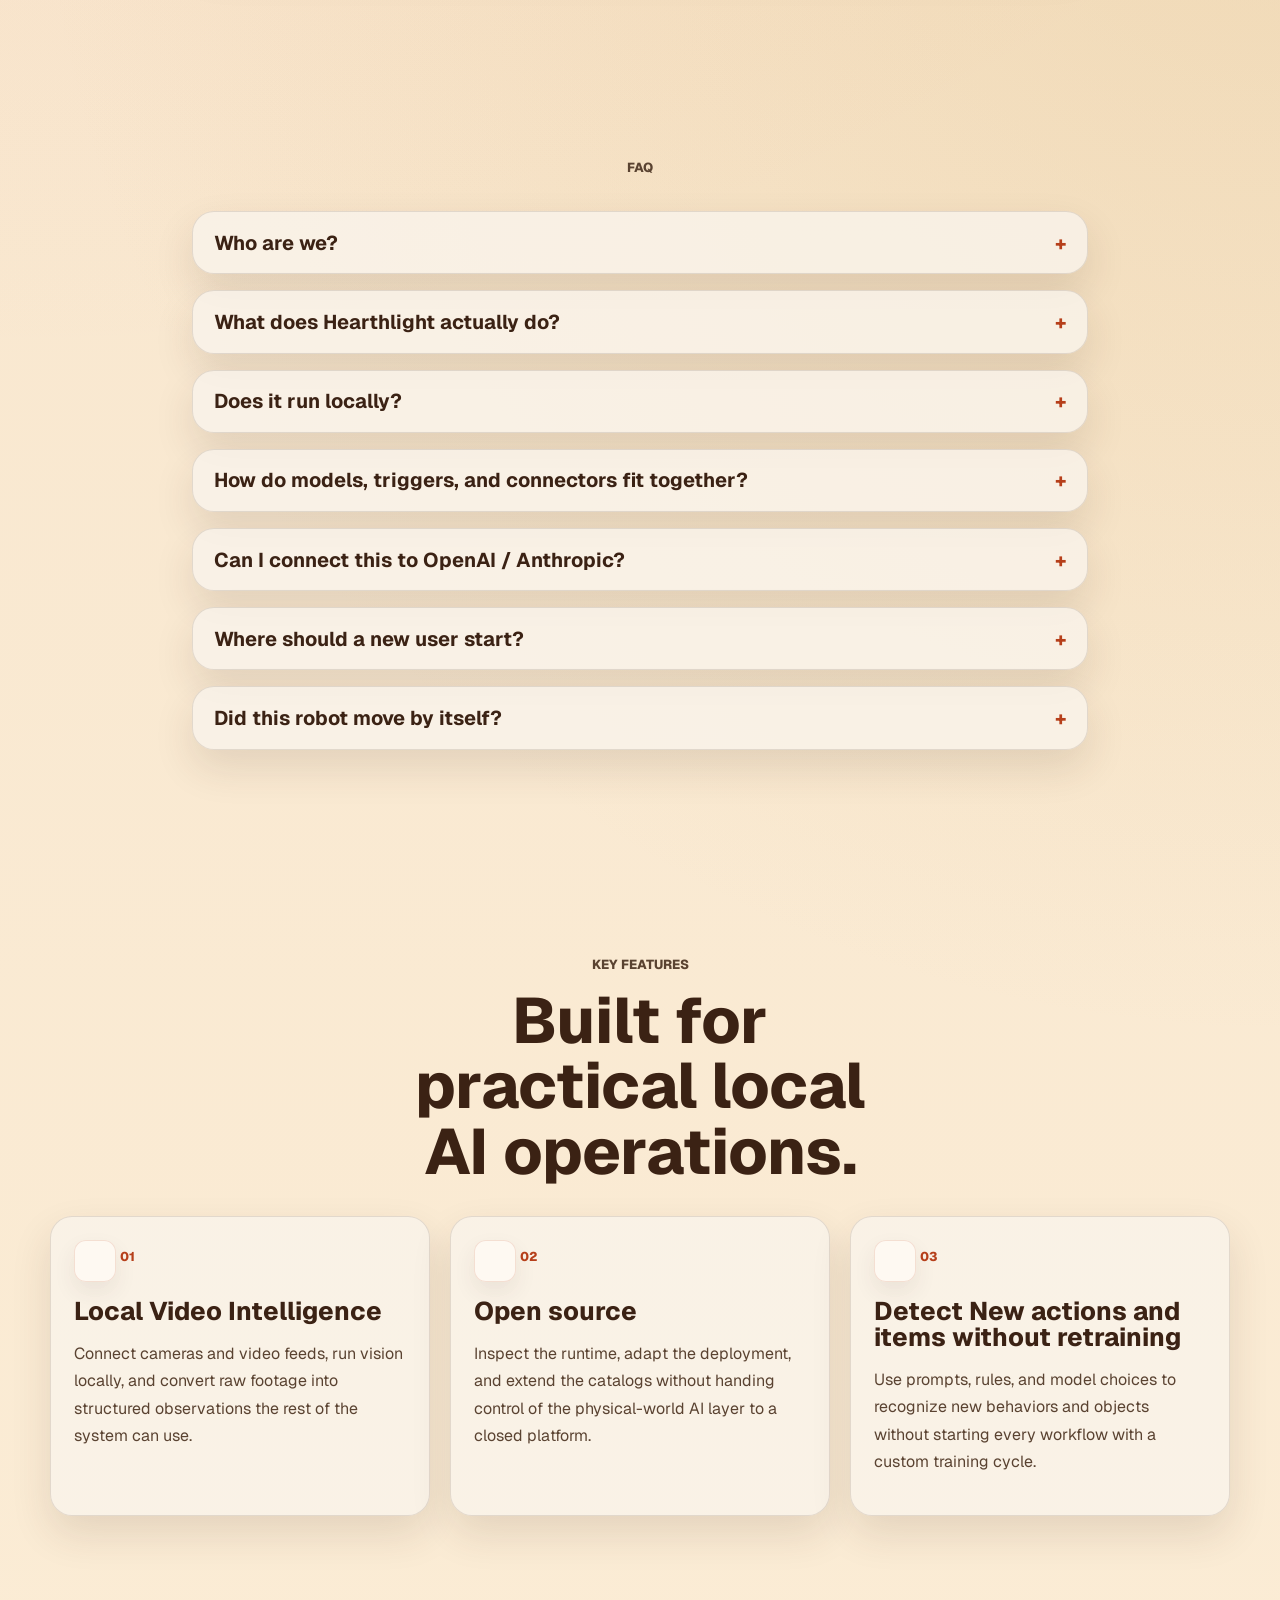
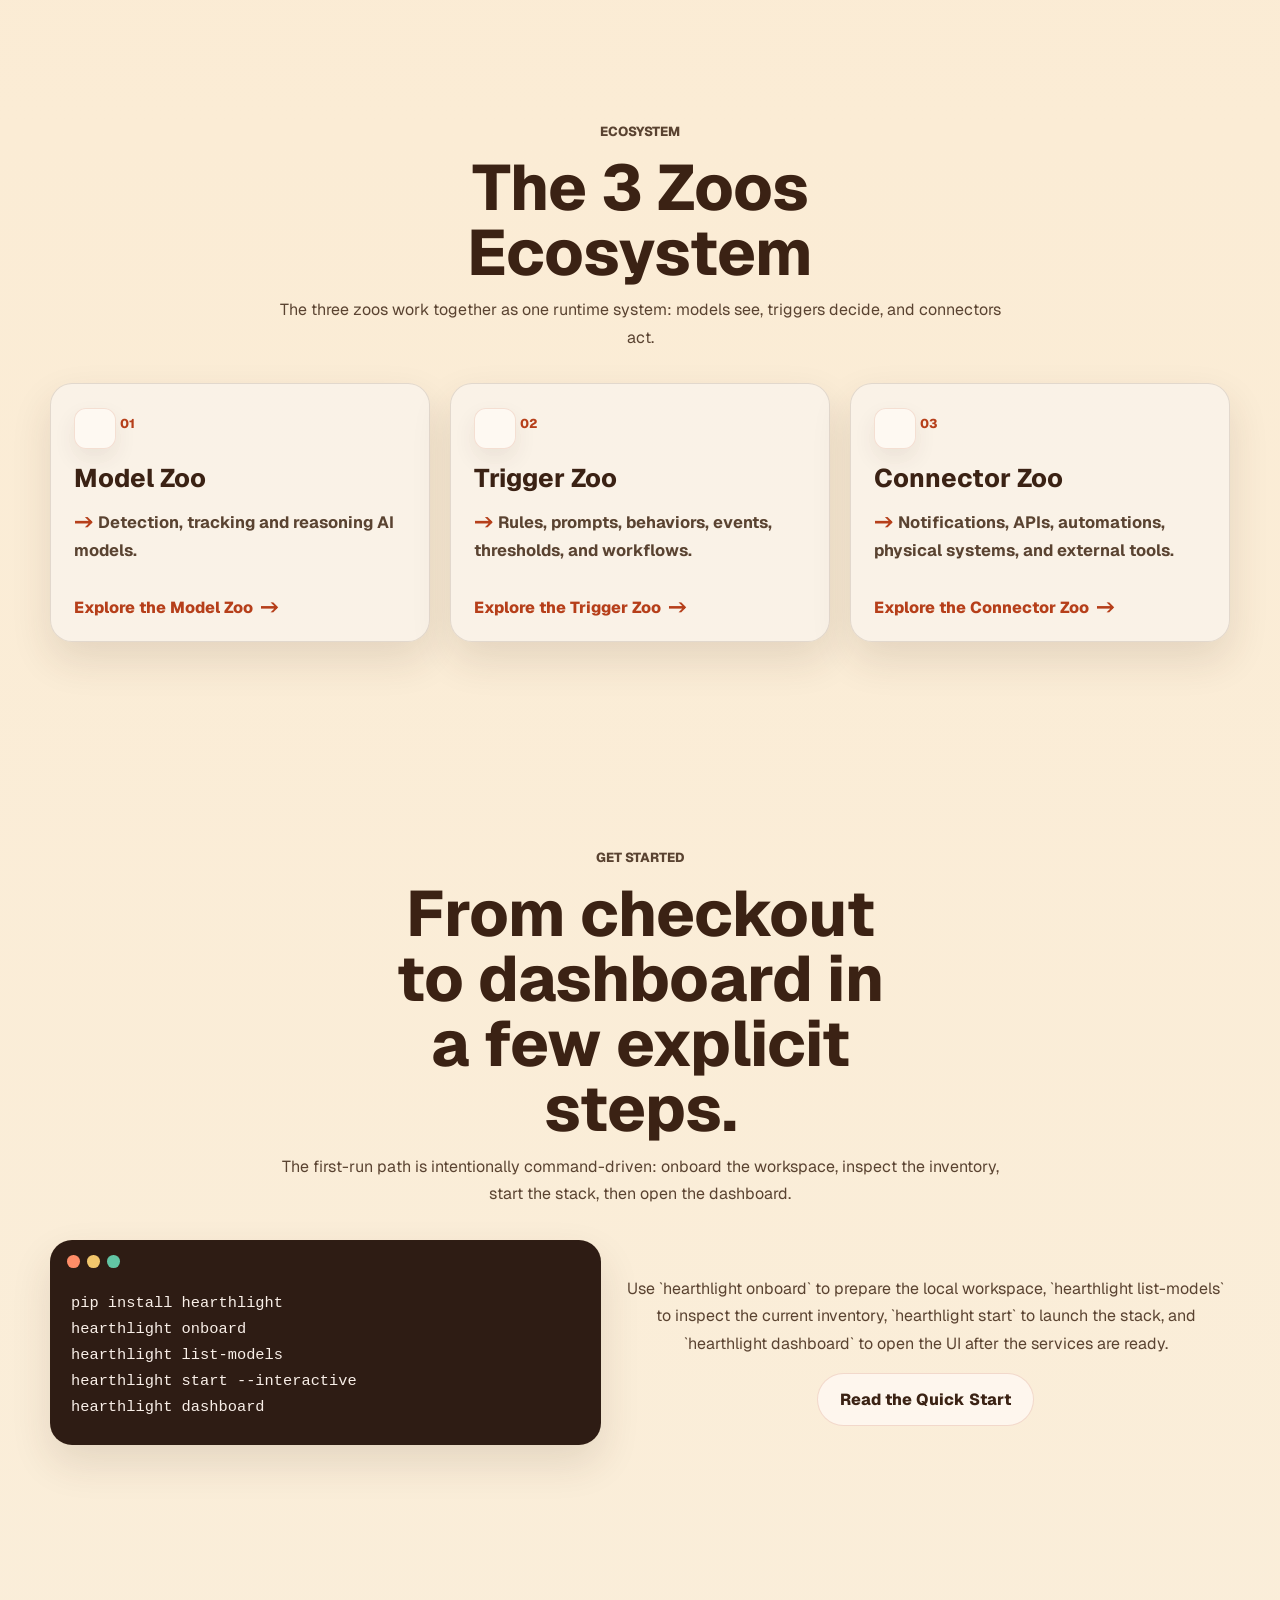
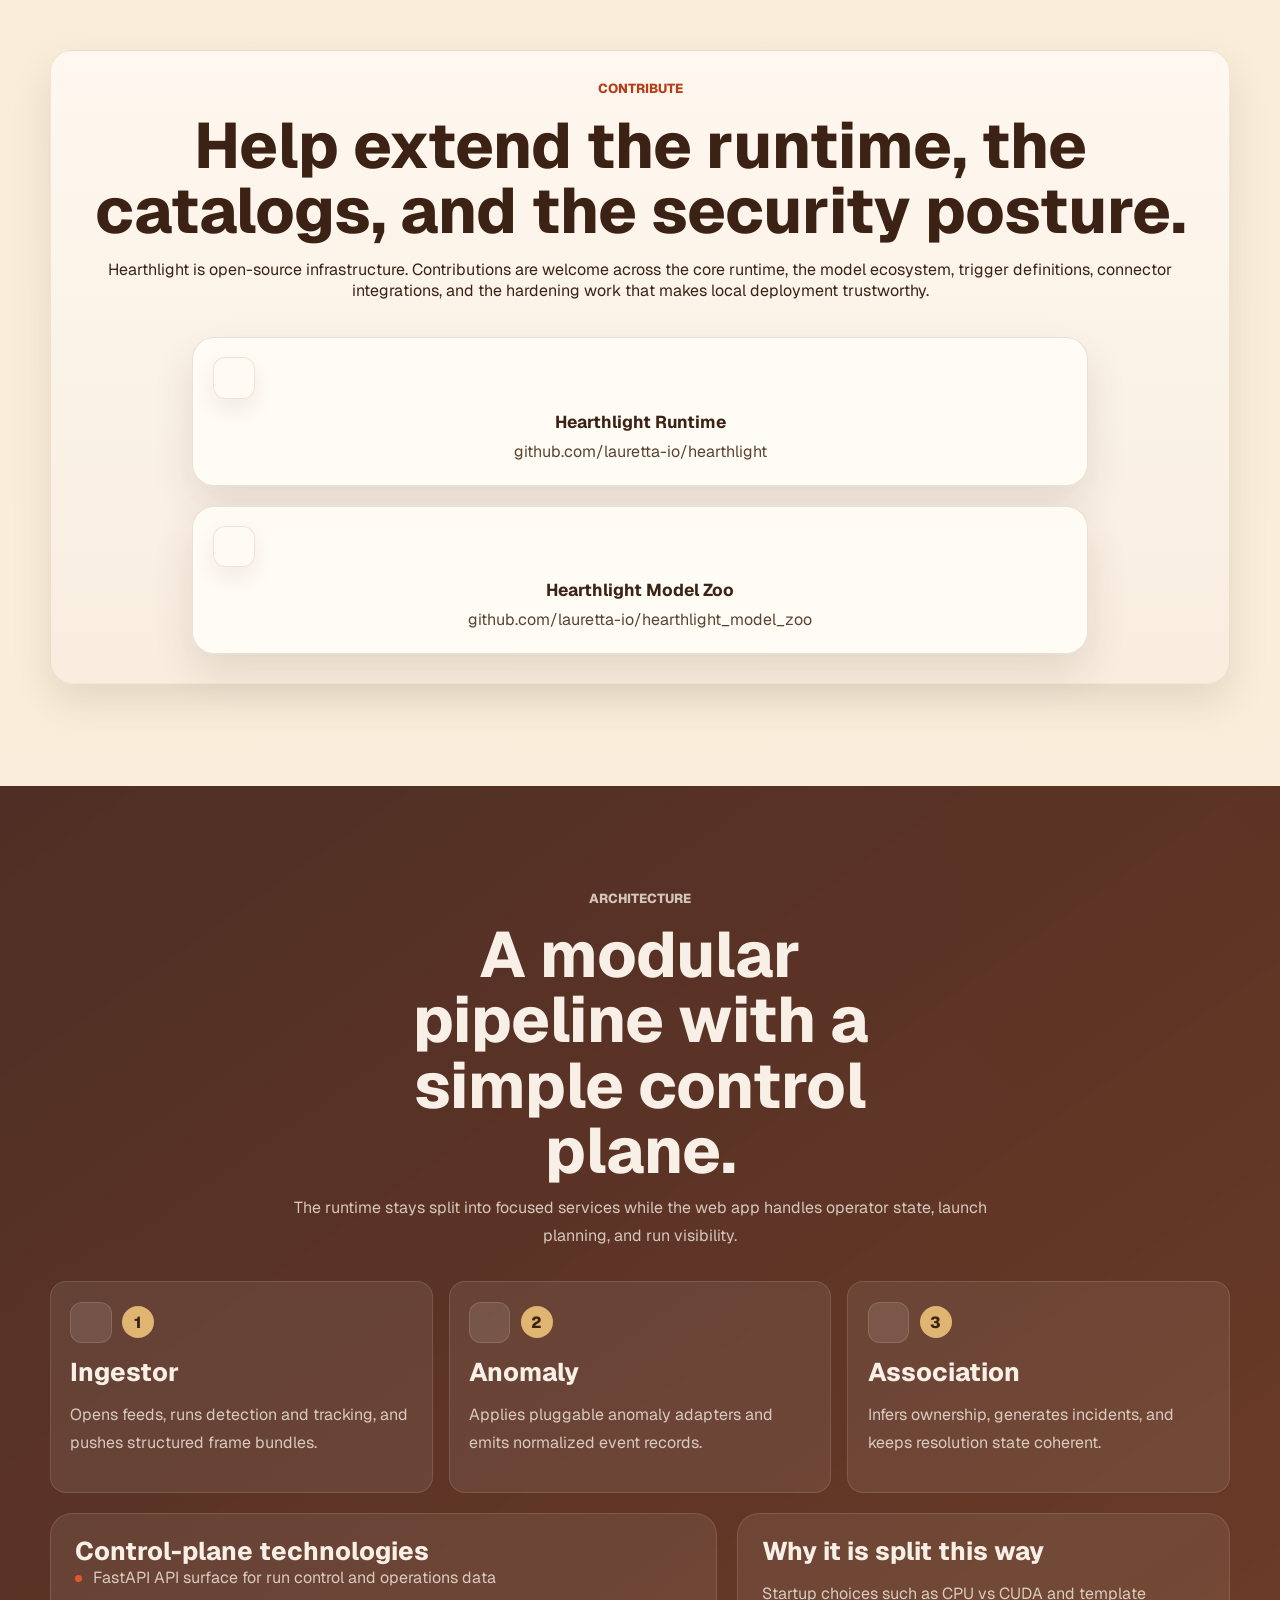
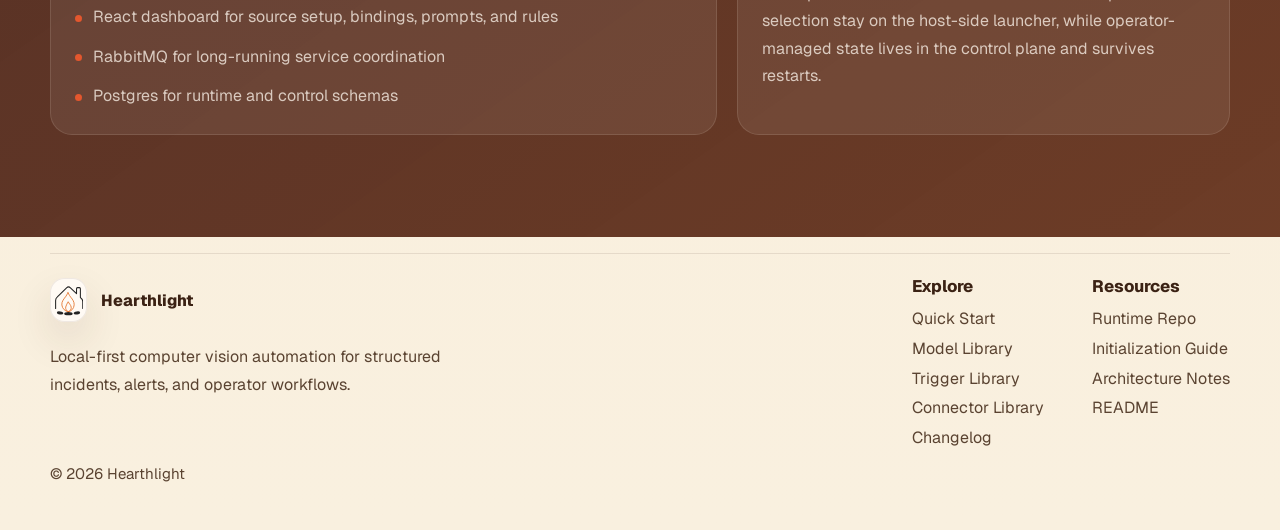
==== commit a6a71687: "Refine homepage feature sections" ====
--- a/site/index.html
+++ b/site/index.html
@@ -54,7 +54,7 @@
         <nav id="primary-nav" class="primary-nav" aria-label="Primary">
           <a href="./" data-route="home">Home</a>
           <a href="./quick-start/" data-route="quick-start">Get Started</a>
-          <a href="./#capabilities" data-section-link="capabilities">Capabilities</a>
+          <a href="./#capabilities" data-section-link="capabilities">Features</a>
           <a href="./model-library/" data-route="zoos">Three Zoos</a>
           <a href="./#contribute" data-section-link="contribute">Contribute</a>
           <a href="./updates/" data-route="changelog">Changelog</a>
@@ -193,45 +193,36 @@
 
       <section id="capabilities" class="section shell">
         <div class="section-intro reveal">
-          <p class="eyebrow">Capabilities</p>
-          <h2 class="capabilities-heading">Hearthlight observes, then acts</h2>
-        </div>
-
-        <div class="card-grid card-grid-four">
+          <p class="eyebrow">Key Features</p>
+          <h2 class="capabilities-heading">Built for practical local AI operations.</h2>
+        </div>
+
+        <div class="card-grid card-grid-three">
           <article class="feature-card reveal">
             <span class="icon-badge" aria-hidden="true"><i class="hgi-stroke hgi-ai-video"></i></span>
             <span class="feature-kicker">01</span>
-            <h3>Any video source</h3>
-            <p>
-              Run RTSP cameras, HTTP feeds, local webcams, and uploaded video through one
-              operator workflow.
+            <h3>Local Video Intelligence</h3>
+            <p>
+              Connect cameras and video feeds, run vision locally, and convert raw footage into
+              structured observations the rest of the system can use.
             </p>
           </article>
           <article class="feature-card reveal">
-            <span class="icon-badge" aria-hidden="true"><i class="hgi-stroke hgi-source-code"></i></span>
+            <span class="icon-badge" aria-hidden="true"><i class="hgi-stroke hgi-github"></i></span>
             <span class="feature-kicker">02</span>
-            <h3>Scalable yaml</h3>
-            <p>
-              Save default model bindings, source overrides, anomaly prompts, and alert rules
-              without editing raw YAML in the browser.
+            <h3>Open source</h3>
+            <p>
+              Inspect the runtime, adapt the deployment, and extend the catalogs without handing
+              control of the physical-world AI layer to a closed platform.
             </p>
           </article>
           <article class="feature-card reveal">
-            <span class="icon-badge" aria-hidden="true"><i class="hgi-stroke hgi-zap"></i></span>
+            <span class="icon-badge" aria-hidden="true"><i class="hgi-stroke hgi-ai-brain-01"></i></span>
             <span class="feature-kicker">03</span>
-            <h3>Outputs trigger anything</h3>
-            <p>
-              Persist runs, incidents, entities, anomaly events, and recordings so follow-up work
-              starts from structured evidence.
-            </p>
-          </article>
-          <article class="feature-card reveal">
-            <span class="icon-badge" aria-hidden="true"><i class="hgi-stroke hgi-workflow-square-01"></i></span>
-            <span class="feature-kicker">04</span>
-            <h3>Extensible plugin framework</h3>
-            <p>
-              Extend models, triggers, connectors, and optional integrations through restart-loaded
-              plugin catalogs.
+            <h3>Detect New actions and items without retraining</h3>
+            <p>
+              Use prompts, rules, and model choices to recognize new behaviors and objects without
+              starting every workflow with a custom training cycle.
             </p>
           </article>
         </div>
@@ -239,11 +230,8 @@
 
       <section id="zoos" class="section shell">
         <div class="section-intro reveal">
-          <p class="eyebrow">Three Zoos</p>
-          <h2 class="section-title-break">
-            <span>One runtime,</span>
-            <span>three zoos.</span>
-          </h2>
+          <p class="eyebrow">Ecosystem</p>
+          <h2>The 3 Zoos Ecosystem</h2>
           <p>
             The three zoos work together as one runtime system: models see, triggers decide, and
             connectors act.
